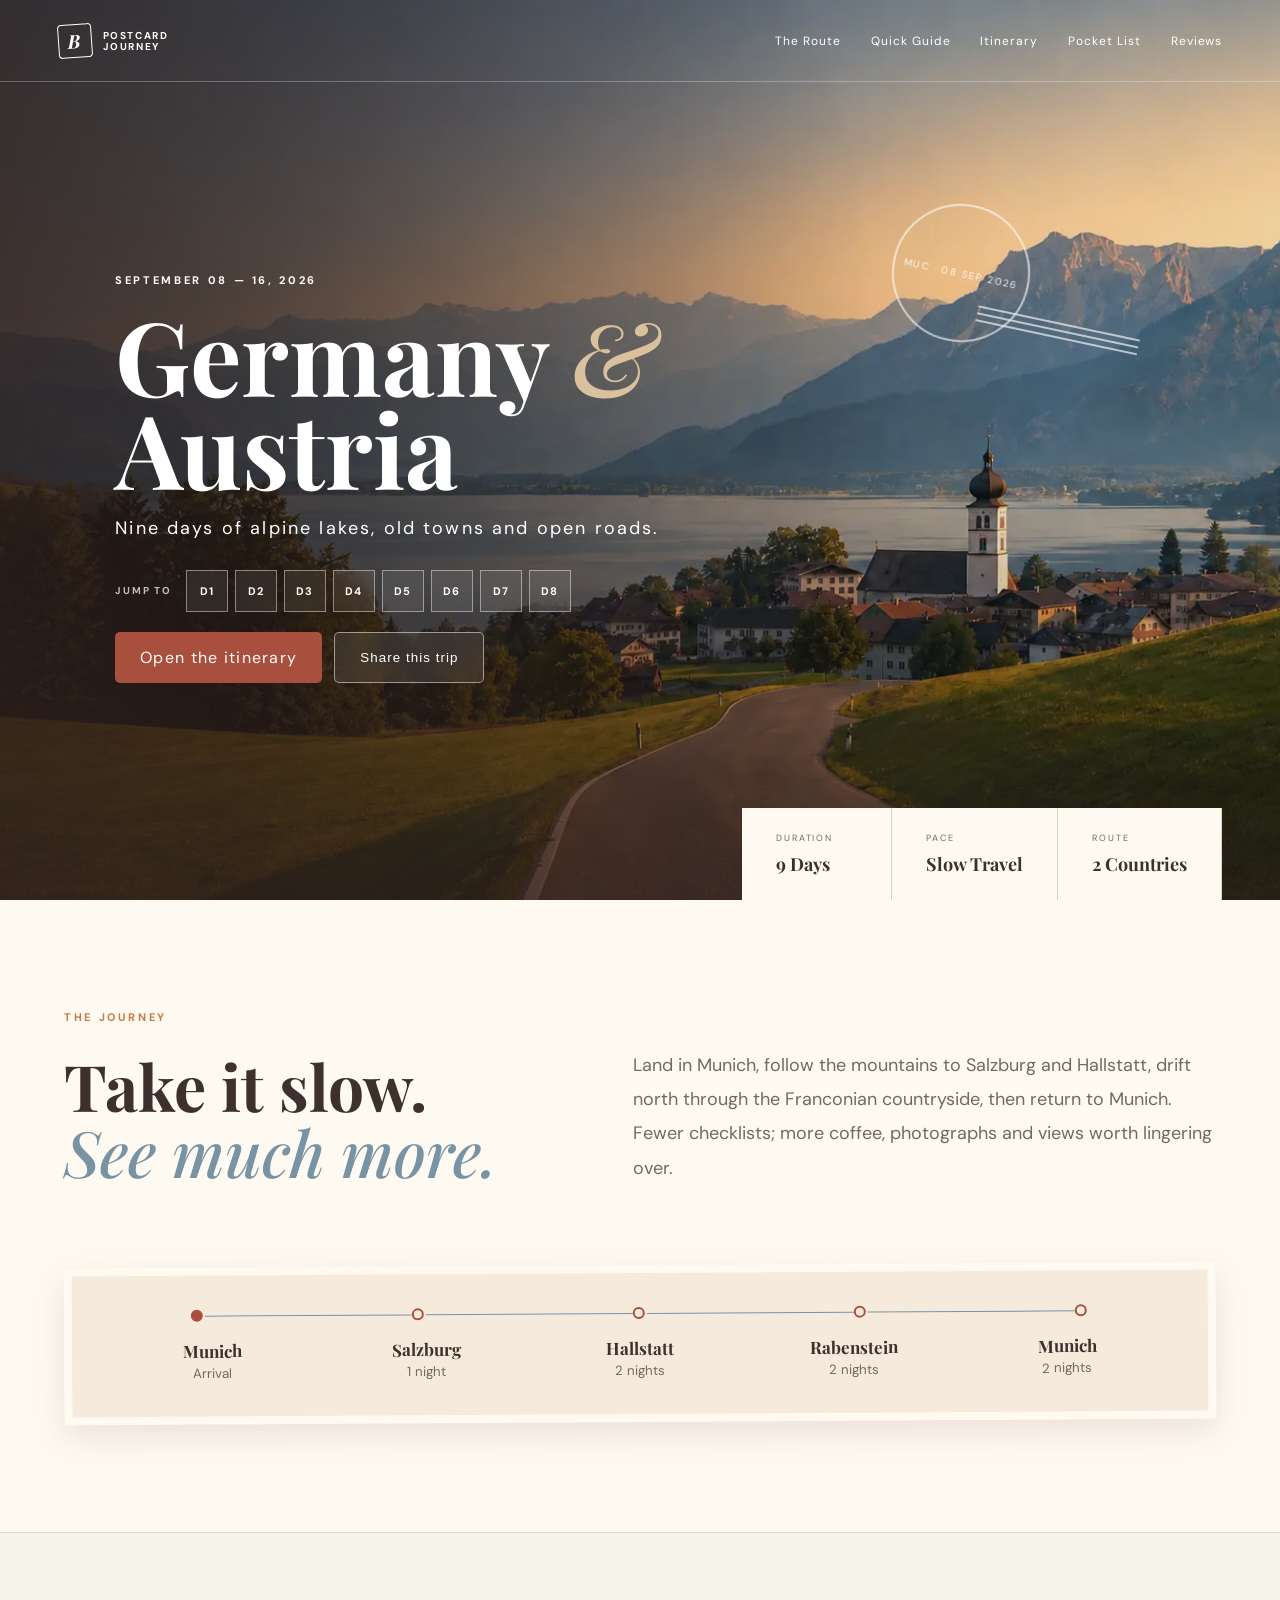
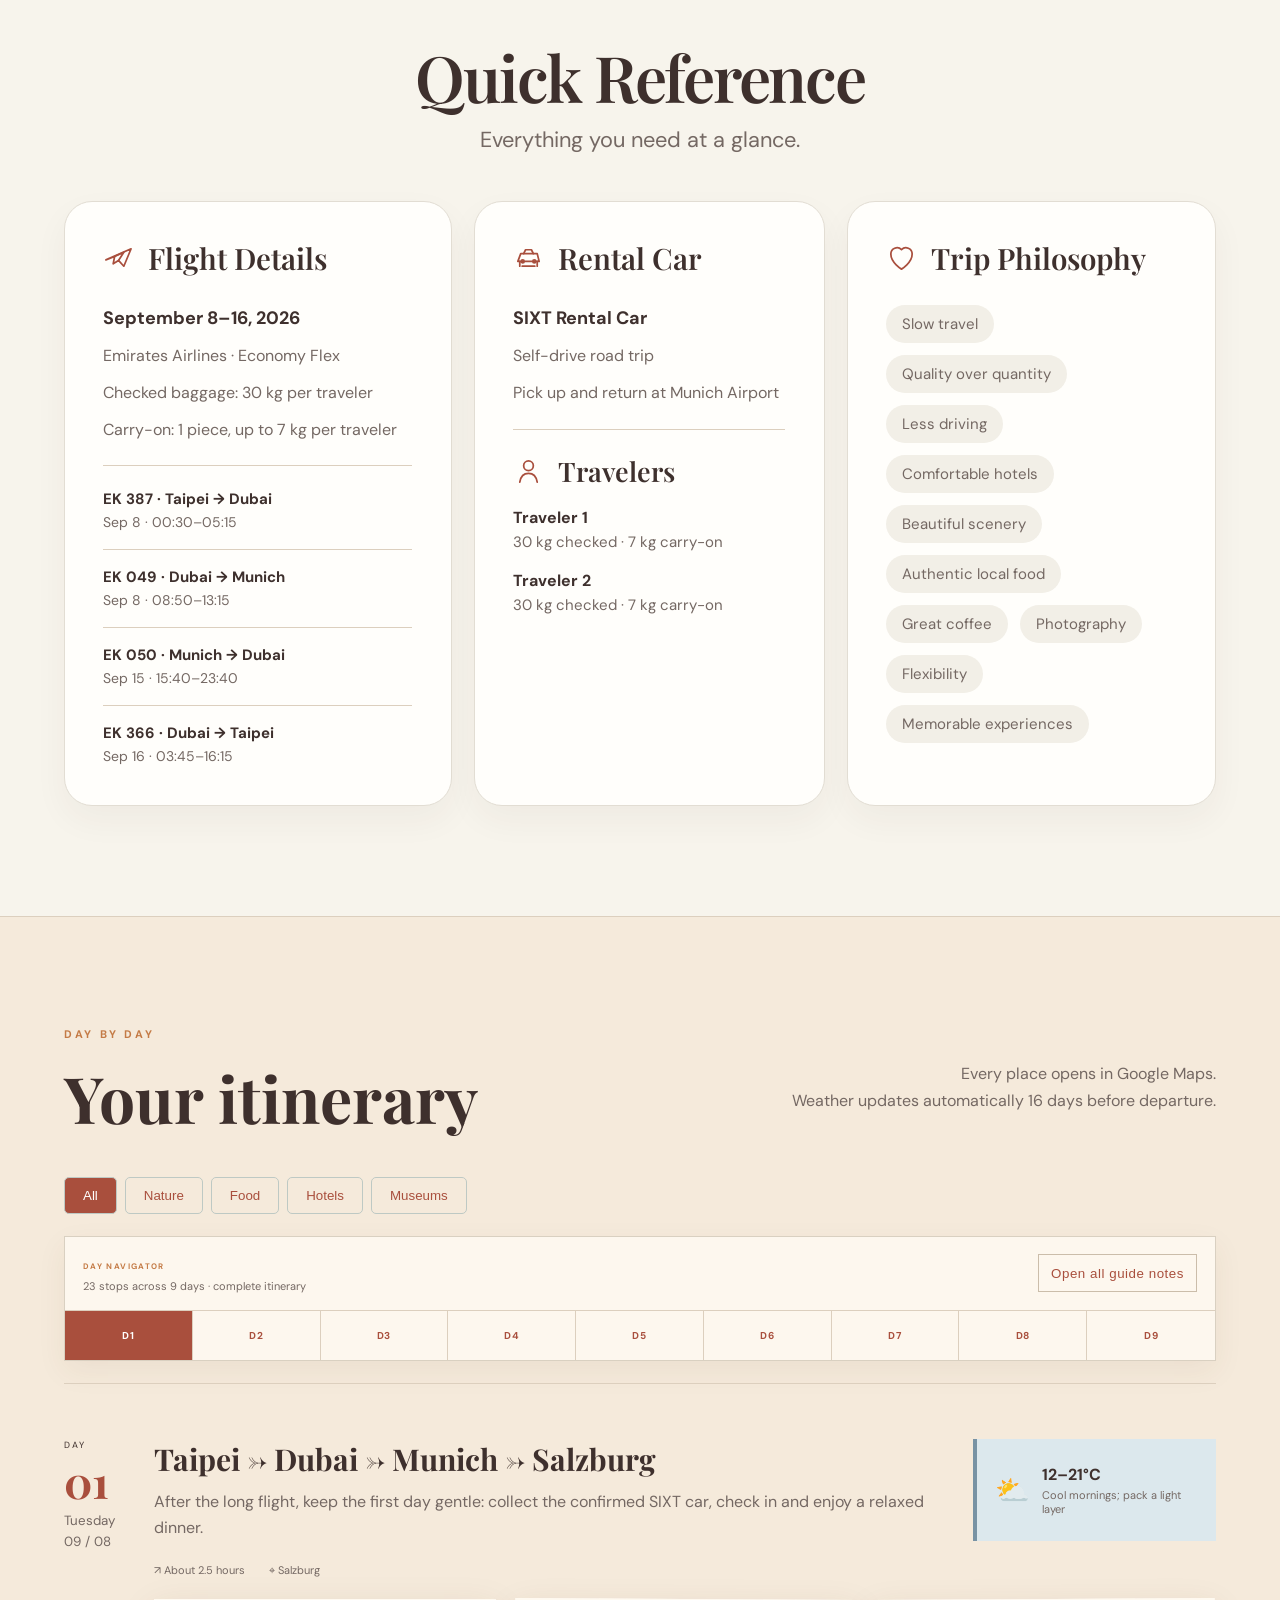
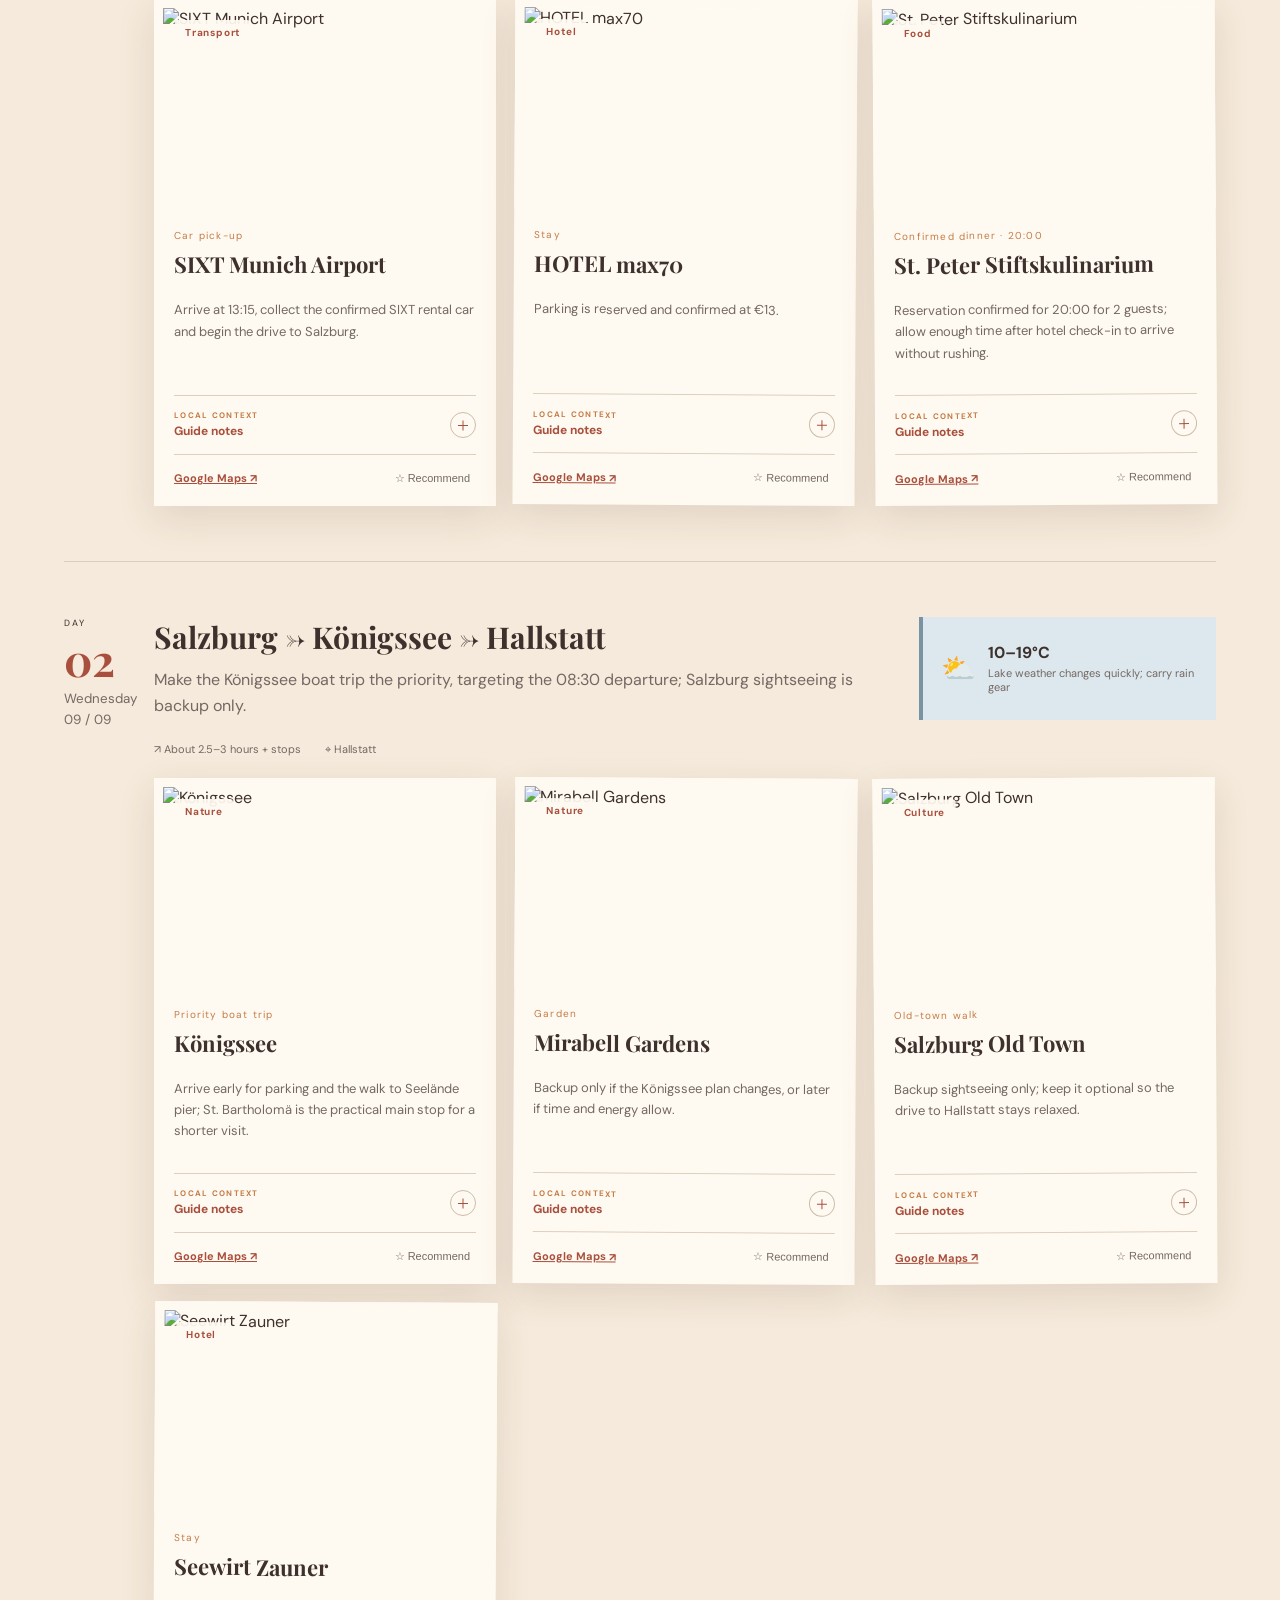
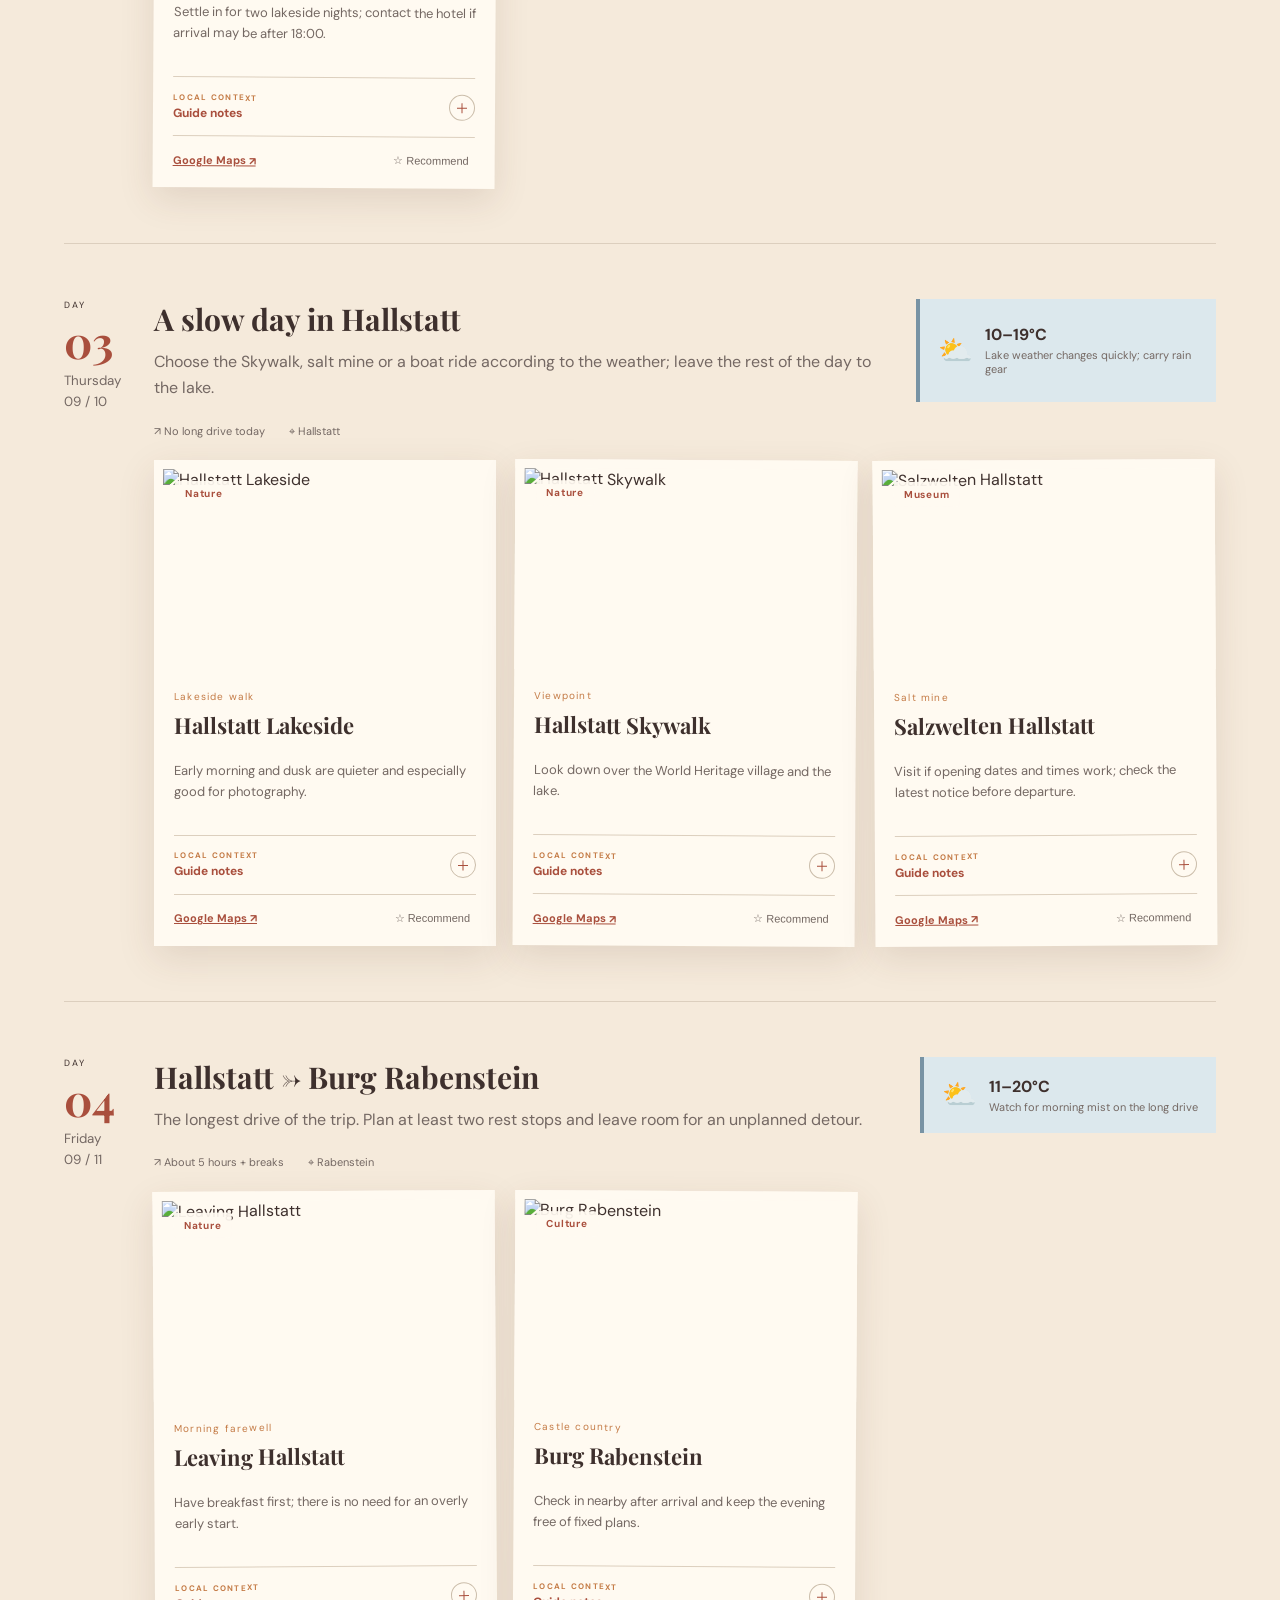
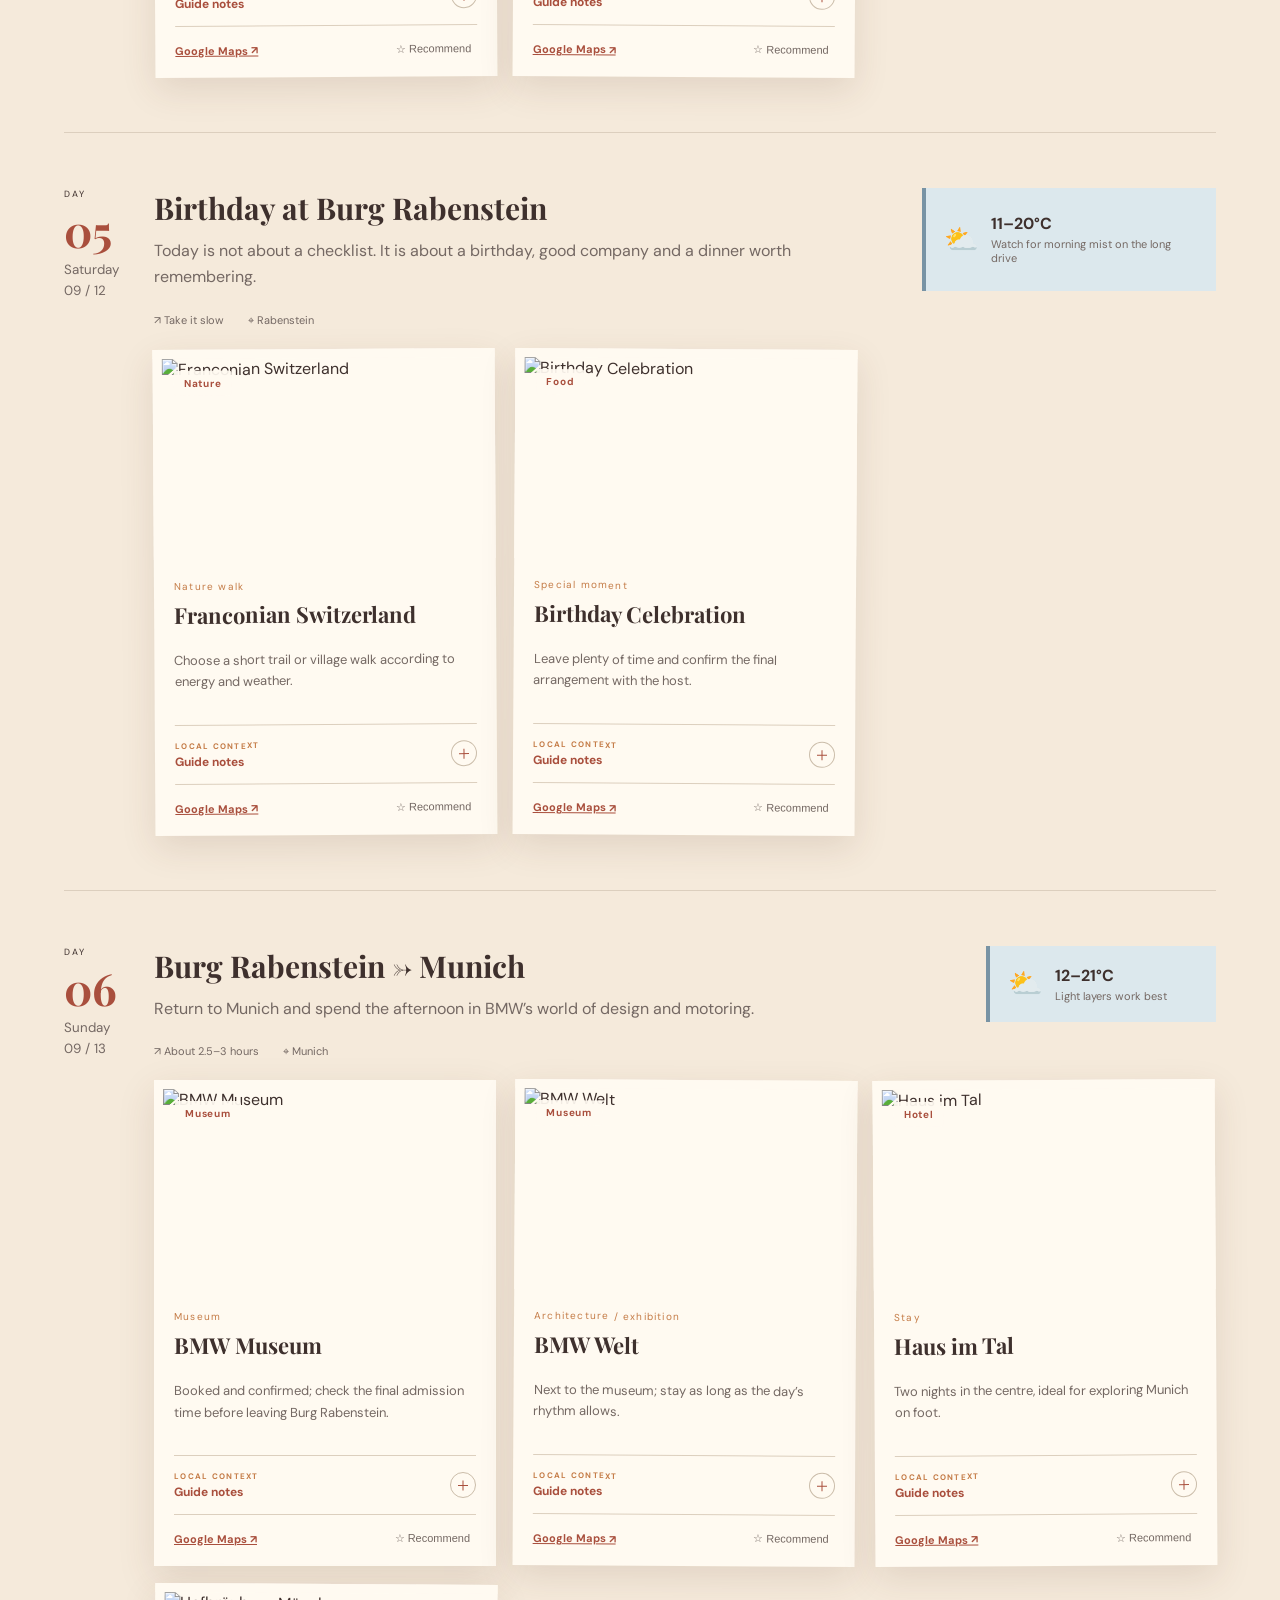
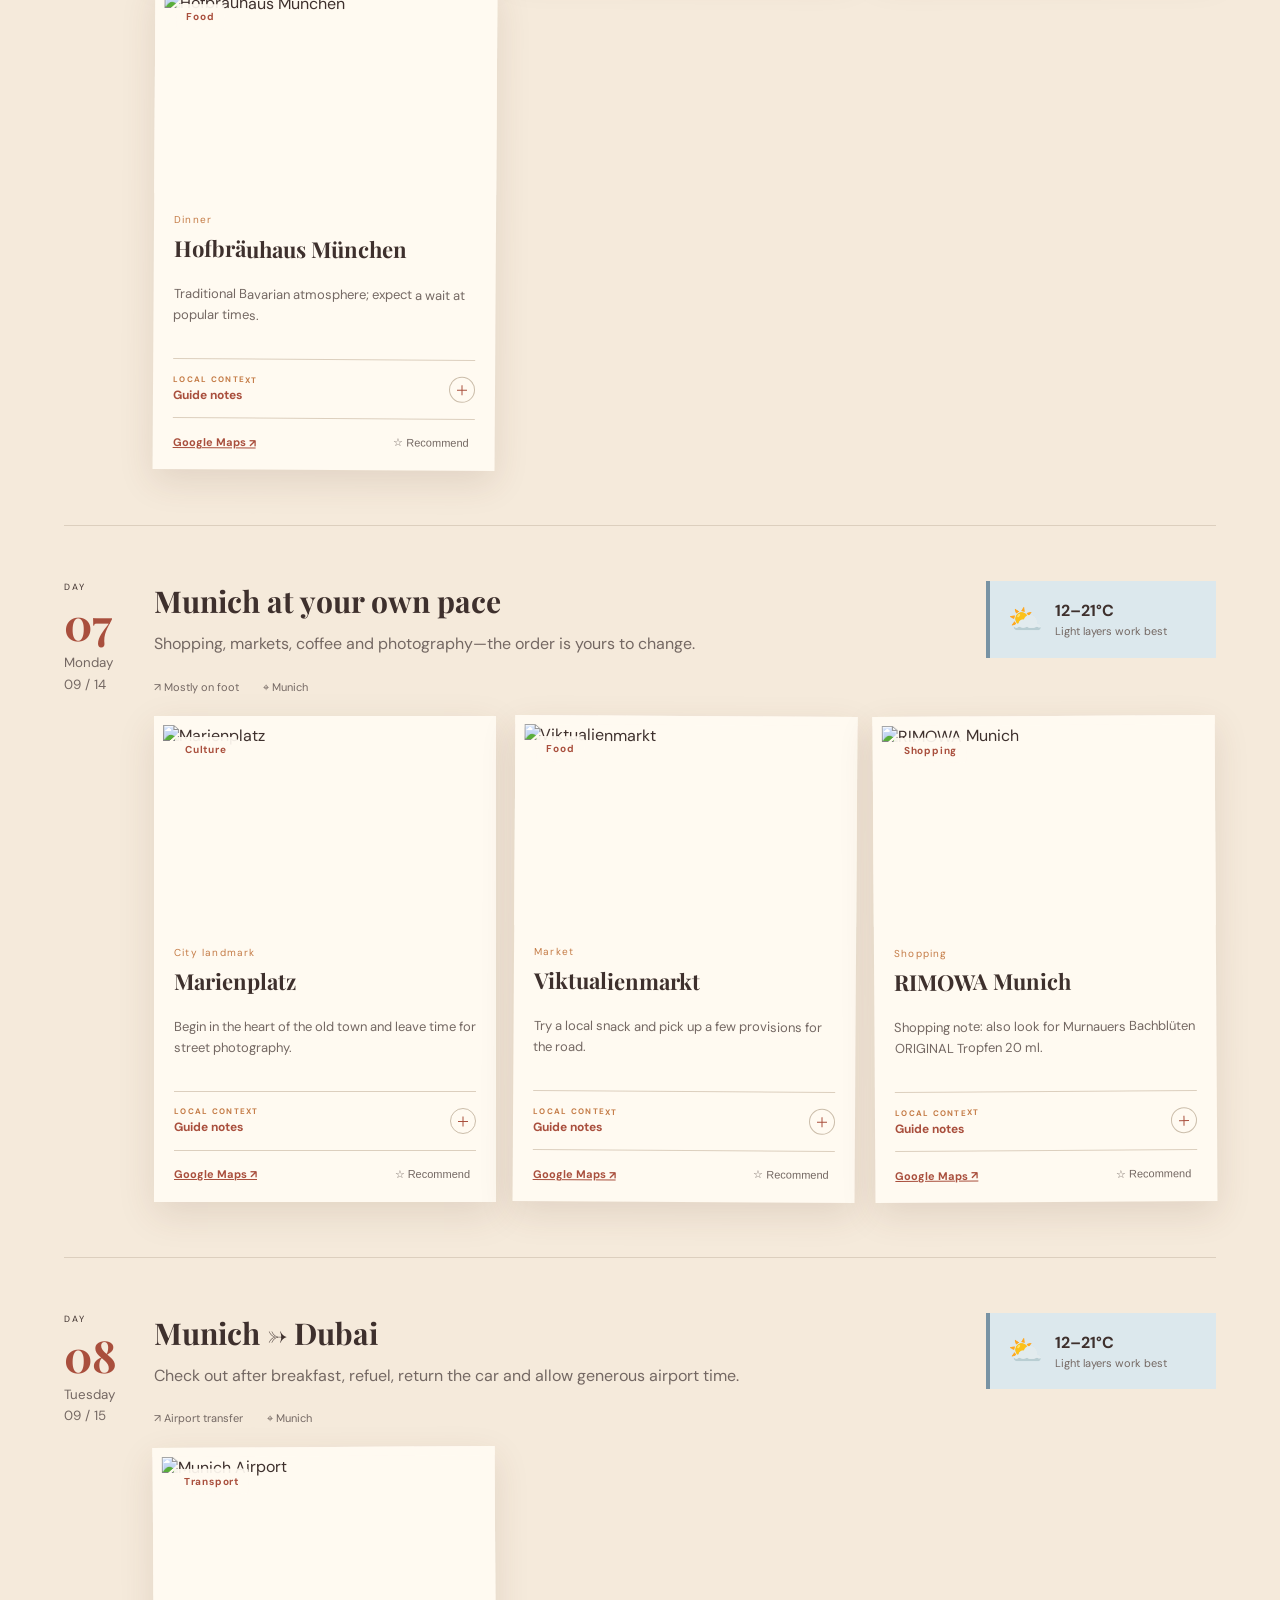
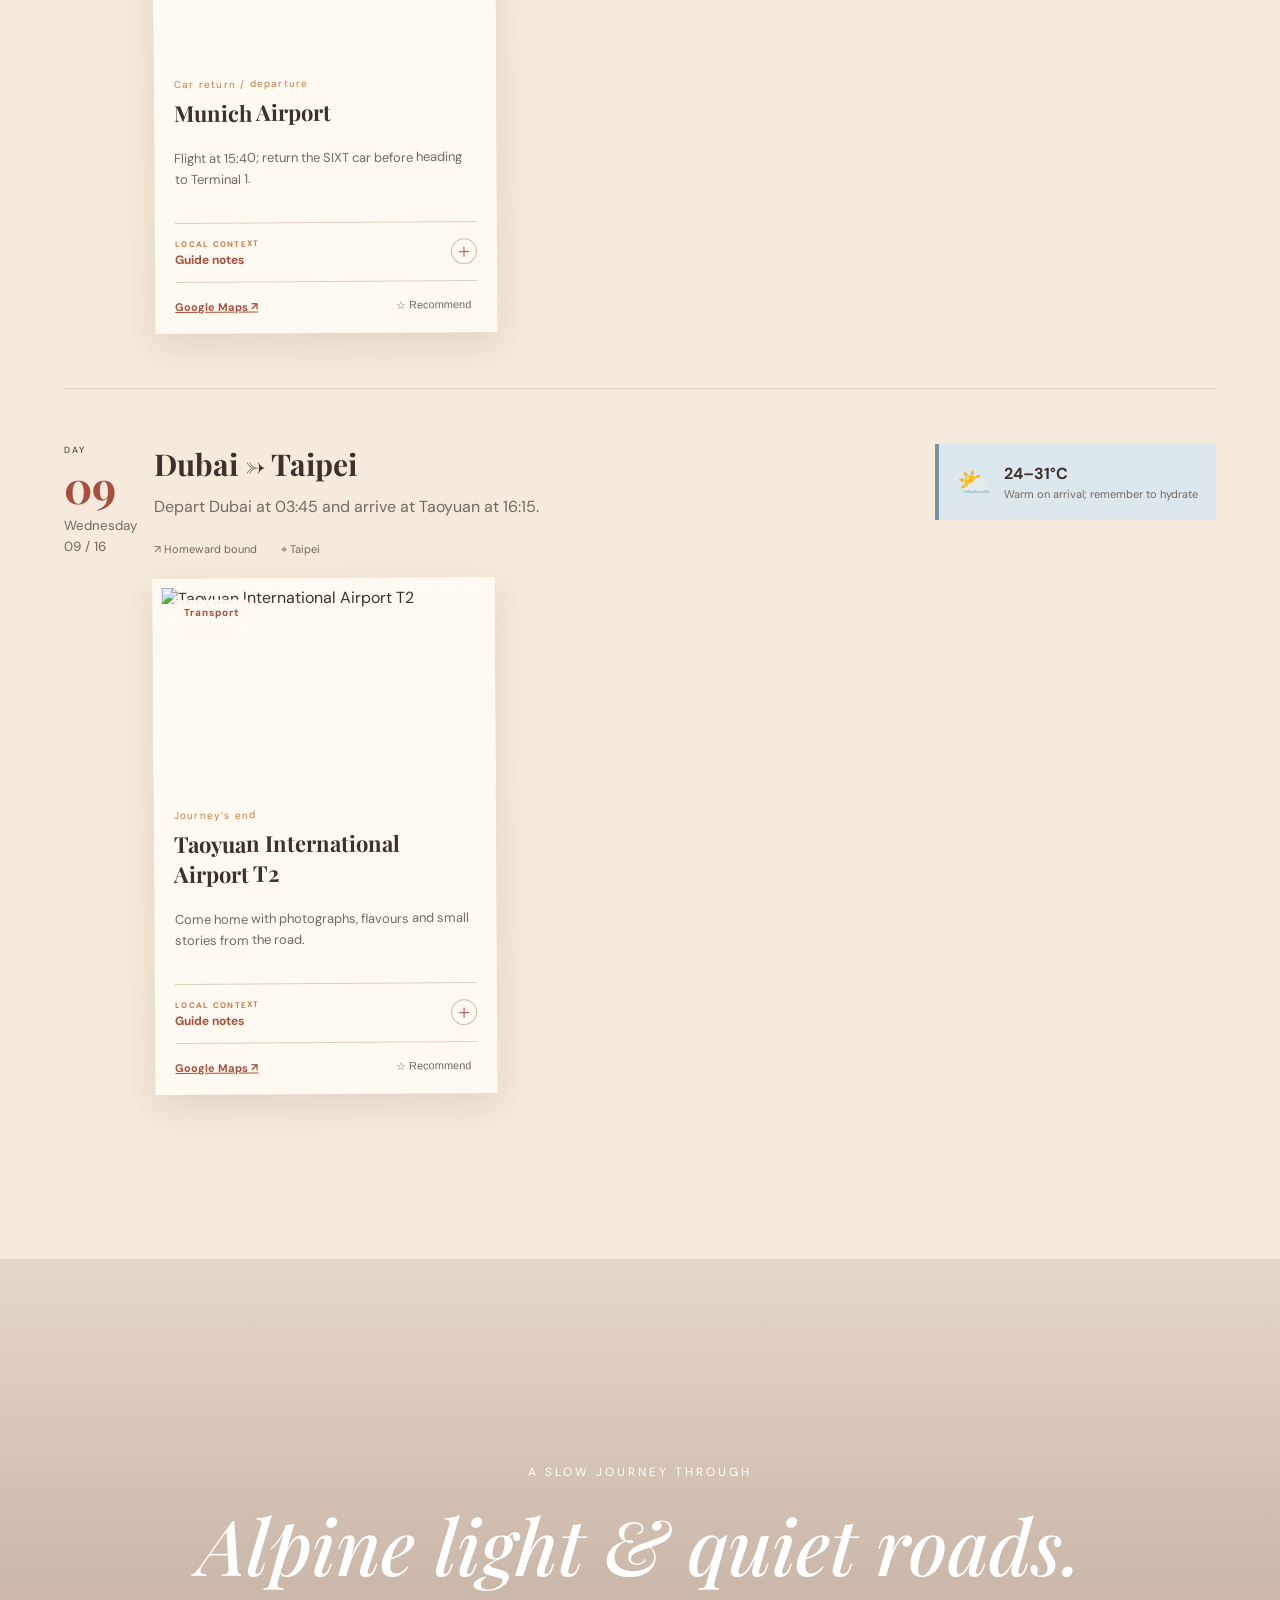
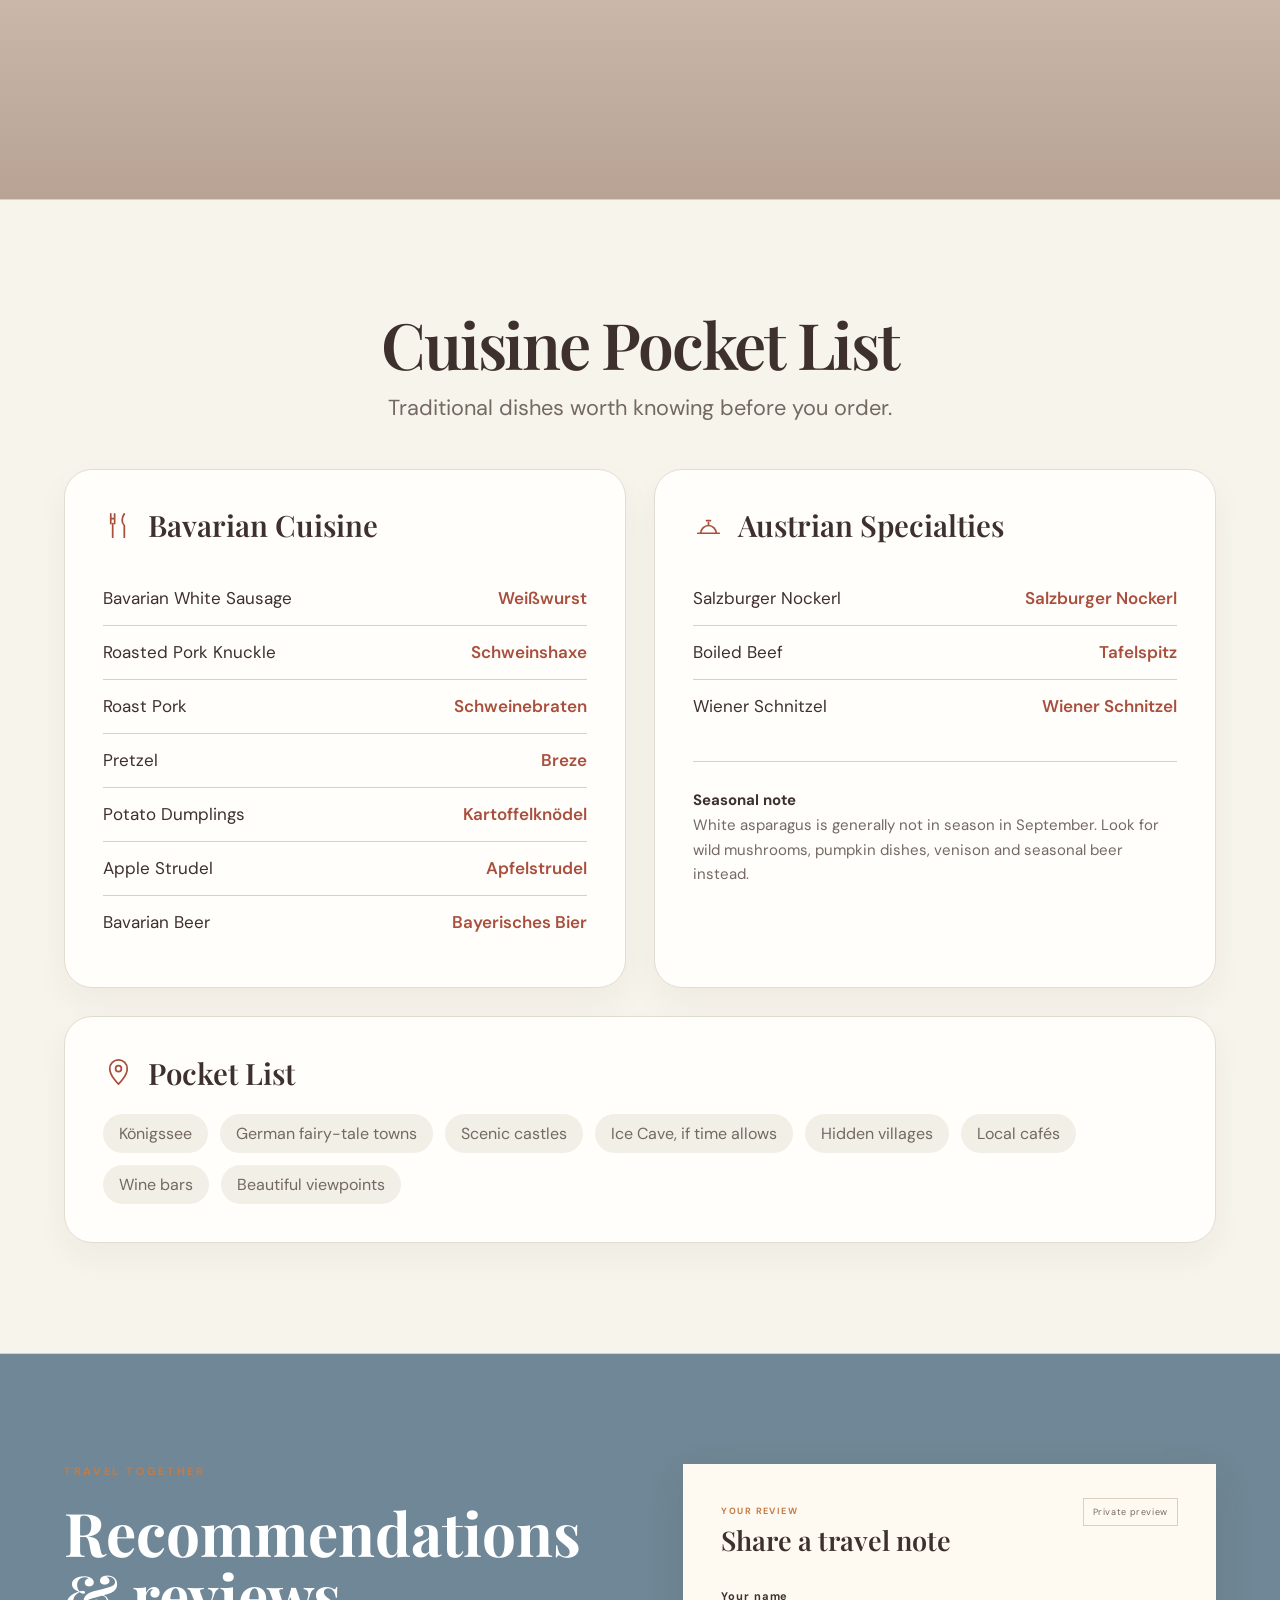
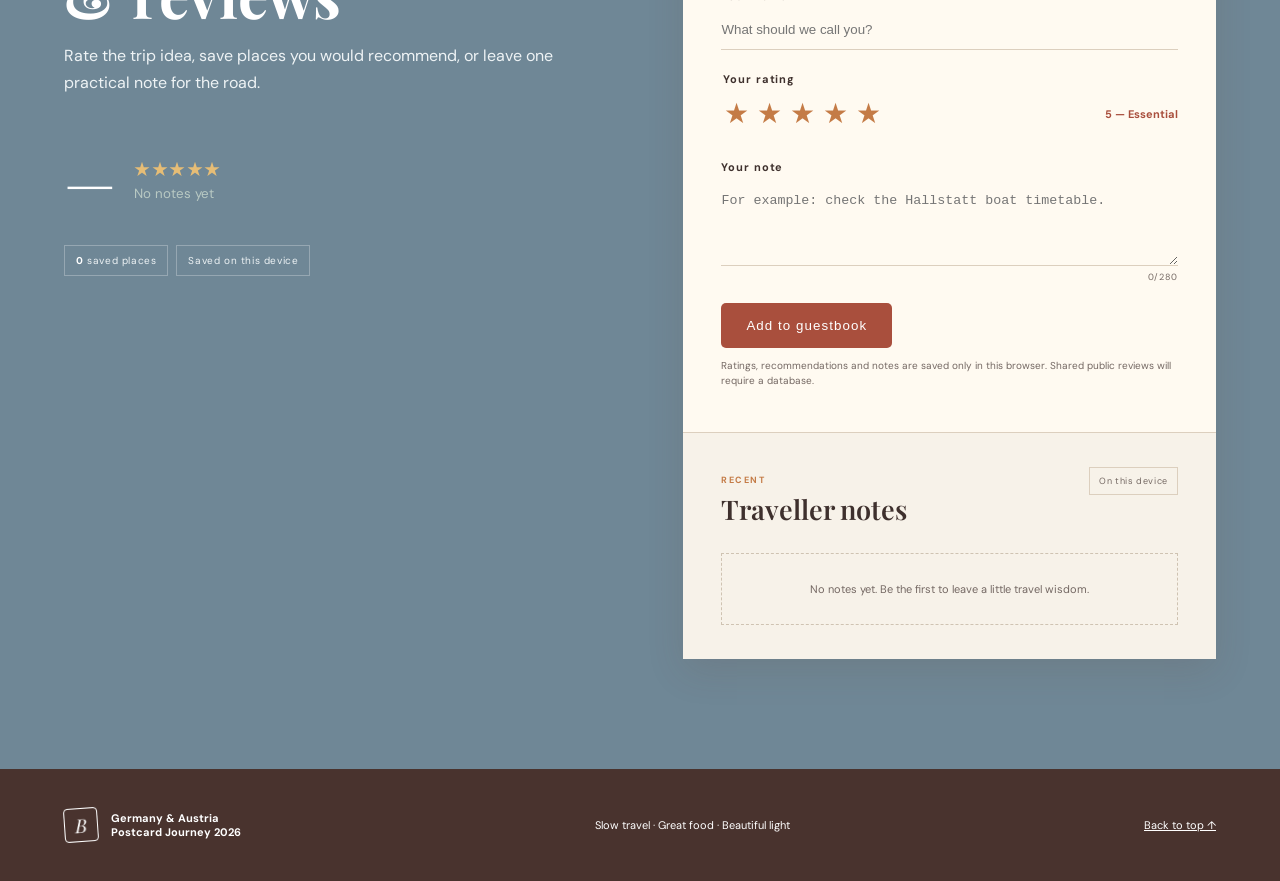
==== index.html @ 2195a4d5 "Refresh Hallstatt photo asset" ====
<!doctype html>
<html lang="en">
  <head>
    <meta charset="UTF-8" />
    <meta name="viewport" content="width=device-width, initial-scale=1.0" />
    <meta name="description" content="A nine-day postcard journey through Germany and Austria in September 2026." />
    <meta name="theme-color" content="#a94f3d" />
    <title>Postcard Journey · Germany & Austria 2026</title>
    <link rel="preconnect" href="https://fonts.googleapis.com">
    <link rel="preconnect" href="https://fonts.gstatic.com" crossorigin>
    <link href="https://fonts.googleapis.com/css2?family=DM+Sans:wght@400;500;600;700&family=Noto+Sans+TC:wght@400;500;600;700&family=Playfair+Display:ital,wght@0,600;1,500&display=swap" rel="stylesheet">
    <link rel="preload" as="image" href="/assets/hero-germany-austria-2026.webp" type="image/webp" fetchpriority="high">
    <script type="module" crossorigin src="/assets/index-CGSoxpVX.js?v=hallstatt-photo-20260809"></script>
    <link rel="stylesheet" crossorigin href="/assets/index-CBTEl5Wt.css">
    <link rel="stylesheet" href="/assets/manus-inspired.css">
  </head>
  <body>
    <header class="site-header" id="top">
      <a class="brand" href="#top" aria-label="Back to top"><span class="brand-mark">B</span><span>Postcard<br>Journey</span></a>
      <nav aria-label="Main navigation">
        <a href="#route">The Route</a><a href="#quick-reference">Quick Guide</a><a href="#itinerary">Itinerary</a><a href="#pocket">Pocket List</a><a href="#guestbook">Reviews</a>
      </nav>
      <button class="menu-btn" aria-label="Open menu" aria-expanded="false">☰</button>
    </header>

    <main>
      <section class="hero">
        <div class="hero-shade"></div>
        <div class="hero-content reveal">
          <p class="eyebrow">SEPTEMBER 08 — 16, 2026</p>
          <div class="postmark">MUC · 08 SEP 2026</div>
          <h1>Germany <i>&</i> Austria</h1>
          <p class="hero-sub">Nine days of alpine lakes, old towns and open roads.</p>
          <nav class="day-jump" aria-label="Jump to a trip day">
            <span>Jump to</span>
            <div>
              <a href="#day-1" aria-label="Jump to day 1">D1</a>
              <a href="#day-2" aria-label="Jump to day 2">D2</a>
              <a href="#day-3" aria-label="Jump to day 3">D3</a>
              <a href="#day-4" aria-label="Jump to day 4">D4</a>
              <a href="#day-5" aria-label="Jump to day 5">D5</a>
              <a href="#day-6" aria-label="Jump to day 6">D6</a>
              <a href="#day-7" aria-label="Jump to day 7">D7</a>
              <a href="#day-8" aria-label="Jump to day 8">D8</a>
            </div>
          </nav>
          <div class="hero-actions"><a class="button primary" href="#itinerary">Open the itinerary</a><button class="button glass" id="share-trip">Share this trip</button></div>
        </div>
        <div class="hero-facts" aria-label="Trip summary">
          <div><small>DURATION</small><strong>9 Days</strong></div>
          <div><small>PACE</small><strong>Slow Travel</strong></div>
          <div><small>ROUTE</small><strong>2 Countries</strong></div>
        </div>
      </section>

      <section class="intro section" id="route">
        <div class="section-kicker">THE JOURNEY</div>
        <div class="intro-grid">
          <div><h2>Take it slow.<br><em>See much more.</em></h2></div>
          <div><p class="lead">Land in Munich, follow the mountains to Salzburg and Hallstatt, drift north through the Franconian countryside, then return to Munich. Fewer checklists; more coffee, photographs and views worth lingering over.</p></div>
        </div>
        <div class="route-card">
          <div class="route-line"><span class="route-dot active"></span><span></span><span class="route-dot"></span><span></span><span class="route-dot"></span><span></span><span class="route-dot"></span><span></span><span class="route-dot"></span></div>
          <div class="route-labels"><div><b>Munich</b><small>Arrival</small></div><div><b>Salzburg</b><small>1 night</small></div><div><b>Hallstatt</b><small>2 nights</small></div><div><b>Rabenstein</b><small>2 nights</small></div><div><b>Munich</b><small>2 nights</small></div></div>
        </div>
      </section>

            <section class="section quick-reference reference-shell" id="quick-reference">
        <div class="master-section-head">
          <h2>Quick Reference</h2>
          <p>Everything you need at a glance.</p>
        </div>
        <div class="reference-grid">
          <article class="reference-card">
            <h3>
              <svg class="reference-icon" viewBox="0 0 32 32" aria-hidden="true"><path d="M3 18.5 29 7l-7.5 18-5.5-6-5.5 3.5 1.5-7.5L3 18.5Z"/><path d="m12 15 9.5-4.5-5.5 8.5"/></svg>
              Flight Details
            </h3>
            <div class="reference-lead roomy">
              <strong>September 8–16, 2026</strong>
              <span>Emirates Airlines · Economy Flex</span>
              <span>Checked baggage: 30 kg per traveler</span>
              <span>Carry-on: 1 piece, up to 7 kg per traveler</span>
            </div>
            <div class="reference-rule"></div>
            <div class="flight-leg"><strong>EK 387 · Taipei → Dubai</strong><span>Sep 8 · 00:30–05:15</span></div>
            <div class="flight-leg"><strong>EK 049 · Dubai → Munich</strong><span>Sep 8 · 08:50–13:15</span></div>
            <div class="flight-leg"><strong>EK 050 · Munich → Dubai</strong><span>Sep 15 · 15:40–23:40</span></div>
            <div class="flight-leg"><strong>EK 366 · Dubai → Taipei</strong><span>Sep 16 · 03:45–16:15</span></div>
          </article>
          <article class="reference-card">
            <h3>
              <svg class="reference-icon" viewBox="0 0 32 32" aria-hidden="true"><path d="M5 20h22l-2-8H8l-3 8Z"/><path d="M7 20v5m18-5v5M9.5 25h13M11 12l2-4h6l2 4"/><circle cx="10" cy="20" r="1.5"/><circle cx="22" cy="20" r="1.5"/></svg>
              Rental Car
            </h3>
            <div class="reference-lead roomy"><strong>SIXT Rental Car</strong><span>Self-drive road trip</span><span>Pick up and return at Munich Airport</span></div>
            <div class="reference-rule"></div>
            <h3 class="reference-subheading">
              <svg class="reference-icon" viewBox="0 0 32 32" aria-hidden="true"><circle cx="16" cy="10" r="5"/><path d="M7 27c1-6 4-9 9-9s8 3 9 9"/></svg>
              Travelers
            </h3>
            <div class="passenger-list">
              <p><strong>Traveler 1</strong><span>30 kg checked · 7 kg carry-on</span></p>
              <p><strong>Traveler 2</strong><span>30 kg checked · 7 kg carry-on</span></p>
            </div>
          </article>
          <article class="reference-card philosophy-reference-card">
            <h3>
              <svg class="reference-icon" viewBox="0 0 32 32" aria-hidden="true"><path d="M16 28S5 21.5 5 12.5A6.5 6.5 0 0 1 16 7.8a6.5 6.5 0 0 1 11 4.7C27 21.5 16 28 16 28Z"/></svg>
              Trip Philosophy
            </h3>
            <div class="master-tags">
              <span>Slow travel</span><span>Quality over quantity</span><span>Less driving</span><span>Comfortable hotels</span><span>Beautiful scenery</span><span>Authentic local food</span><span>Great coffee</span><span>Photography</span><span>Flexibility</span><span>Memorable experiences</span>
            </div>
          </article>
        </div>
      </section>

      <section class="section itinerary-section" id="itinerary">
        <div class="section-head"><div><div class="section-kicker">DAY BY DAY</div><h2>Your itinerary</h2></div><p>Every place opens in Google Maps.<br>Weather updates automatically 16 days before departure.</p></div>
        <div class="filter-row" role="group" aria-label="Filter itinerary">
          <button class="filter active" data-filter="all">All</button><button class="filter" data-filter="nature">Nature</button><button class="filter" data-filter="food">Food</button><button class="filter" data-filter="hotel">Hotels</button><button class="filter" data-filter="museum">Museums</button>
        </div>
        <div class="itinerary-navigator">
          <div class="itinerary-navigator-head">
            <div><small>DAY NAVIGATOR</small><p id="itinerary-status" aria-live="polite">Showing the complete itinerary</p></div>
            <button class="guide-control" id="toggle-all-guides" type="button" aria-expanded="false">Open all guide notes</button>
          </div>
          <nav class="itinerary-day-links" aria-label="Jump between itinerary days">
            <a href="#day-1">D1</a><a href="#day-2">D2</a><a href="#day-3">D3</a><a href="#day-4">D4</a><a href="#day-5">D5</a><a href="#day-6">D6</a><a href="#day-7">D7</a><a href="#day-8">D8</a><a href="#day-9">D9</a>
          </nav>
        </div>
        <div id="days"></div>
      </section>

      <section class="visual-break"><div><span>A slow journey through</span><strong>Alpine light & quiet roads.</strong></div></section>

            <section class="section pocket cuisine-shell" id="pocket">
        <div class="master-section-head">
          <h2>Cuisine Pocket List</h2>
          <p>Traditional dishes worth knowing before you order.</p>
        </div>
        <div class="cuisine-grid">
          <article class="cuisine-card">
            <h3>
              <svg class="reference-icon" viewBox="0 0 32 32" aria-hidden="true"><path d="M8 4v10m4-10v10M8 9h4m-2 5v14M22 4c-3 4-3 9 0 12v12"/></svg>
              Bavarian Cuisine
            </h3>
            <dl class="cuisine-list">
              <div><dt>Bavarian White Sausage</dt><dd>Weißwurst</dd></div>
              <div><dt>Roasted Pork Knuckle</dt><dd>Schweinshaxe</dd></div>
              <div><dt>Roast Pork</dt><dd>Schweinebraten</dd></div>
              <div><dt>Pretzel</dt><dd>Breze</dd></div>
              <div><dt>Potato Dumplings</dt><dd>Kartoffelknödel</dd></div>
              <div><dt>Apple Strudel</dt><dd>Apfelstrudel</dd></div>
              <div><dt>Bavarian Beer</dt><dd>Bayerisches Bier</dd></div>
            </dl>
          </article>
          <article class="cuisine-card">
            <h3>
              <svg class="reference-icon" viewBox="0 0 32 32" aria-hidden="true"><path d="M5 24h22M8 24a8 8 0 0 1 16 0M16 16v-3m-2-2h4"/></svg>
              Austrian Specialties
            </h3>
            <dl class="cuisine-list">
              <div><dt>Salzburger Nockerl</dt><dd>Salzburger Nockerl</dd></div>
              <div><dt>Boiled Beef</dt><dd>Tafelspitz</dd></div>
              <div><dt>Wiener Schnitzel</dt><dd>Wiener Schnitzel</dd></div>
            </dl>
            <p class="seasonal-note"><strong>Seasonal note</strong><br>White asparagus is generally not in season in September. Look for wild mushrooms, pumpkin dishes, venison and seasonal beer instead.</p>
          </article>
        </div>
        <article class="pocket-panel">
          <h3>
            <svg class="reference-icon" viewBox="0 0 32 32" aria-hidden="true"><path d="M16 28s9-8.5 9-16a9 9 0 1 0-18 0c0 7.5 9 16 9 16Z"/><circle cx="16" cy="12" r="3"/></svg>
            Pocket List
          </h3>
          <div class="master-tags pocket-tags">
            <span>Königssee</span><span>German fairy-tale towns</span><span>Scenic castles</span><span>Ice Cave, if time allows</span><span>Hidden villages</span><span>Local cafés</span><span>Wine bars</span><span>Beautiful viewpoints</span>
          </div>
        </article>
      </section>

      <section class="section guestbook" id="guestbook">
        <div class="guestbook-copy">
          <div class="section-kicker">TRAVEL TOGETHER</div>
          <h2>Recommendations<br>&amp; reviews</h2>
          <p>Rate the trip idea, save places you would recommend, or leave one practical note for the road.</p>
          <div class="rating-summary" aria-label="Review summary"><strong id="rating-average">—</strong><span><span class="stars gold" aria-hidden="true">★★★★★</span><small id="rating-count">No notes yet</small></span></div>
          <div class="review-status" aria-label="Preview storage status">
            <span><b id="saved-count">0</b> saved places</span>
            <span>Saved on this device</span>
          </div>
        </div>
        <div class="guestbook-panel">
          <form id="comment-form">
            <div class="review-panel-head"><div><small>YOUR REVIEW</small><h3>Share a travel note</h3></div><span>Private preview</span></div>
            <label>Your name<input name="name" maxlength="24" placeholder="What should we call you?" required></label>
            <fieldset><legend>Your rating</legend><div class="rating-control"><div class="star-input" aria-label="Choose a rating"></div><output id="rating-choice" aria-live="polite">5 — Essential</output></div></fieldset>
            <label>Your note<textarea name="message" maxlength="280" rows="4" placeholder="For example: check the Hallstatt boat timetable." required></textarea><small class="character-count"><span id="note-count">0</span>/280</small></label>
            <button class="button primary" type="submit">Add to guestbook</button>
            <p class="form-note">Ratings, recommendations and notes are saved only in this browser. Shared public reviews will require a database.</p>
          </form>
          <div class="notes-panel"><div class="notes-head"><div><small>RECENT</small><h3>Traveller notes</h3></div><span>On this device</span></div><div class="comments" id="comments" aria-live="polite"></div></div>
        </div>
      </section>
    </main>

    <footer><div><span class="brand-mark">B</span><strong>Germany & Austria<br>Postcard Journey 2026</strong></div><p>Slow travel · Great food · Beautiful light</p><a href="#top">Back to top ↑</a></footer>
    <div class="toast" role="status" aria-live="polite"></div>
    <script>
      document.addEventListener('DOMContentLoaded', () => {
        const dates = [
          '2026-09-08', '2026-09-09', '2026-09-10', '2026-09-11',
          '2026-09-12', '2026-09-13', '2026-09-14', '2026-09-15', '2026-09-16'
        ];
        const recommendationKey = 'alpine-trip-recommendations-v1';
        const guideNotes = {
          'SIXT Munich Airport': {
            story: 'Munich Airport is the practical starting point for the road trip. The rental-car desks sit within the airport complex, so this stop is about making a calm transition from the flight to the drive south.',
            look: 'Before leaving, photograph the car, confirm the fuel policy and set Salzburg as the first navigation destination.'
          },
          'HOTEL max70': {
            story: 'This is a quiet first-night base outside the busiest lanes of Salzburg Old Town—a useful place to reset after the long flight before exploring on foot the next morning.',
            look: 'Parking is reserved and confirmed at €13. At check-in, ask for the simplest public-transport or walking route into the historic centre.'
          },
          'Augustiner Bräu Kloster Mülln': {
            story: 'This monastery brewery is known for its large, convivial beer halls and chestnut-shaded garden. The experience is as much about the shared tables and local rhythm as the beer itself.',
            look: 'Notice the traditional stone mugs and the food stalls; choose a few small dishes to share rather than planning a formal dinner.'
          },
          'St. Peter Stiftskulinarium': {
            story: 'Dinner is confirmed for 20:00 for 2 guests at St. Peter Stiftskulinarium in Salzburg’s historic centre, keeping the first evening focused and relaxed after the long arrival day.',
            look: 'The reservation is confirmed. Allow enough time after hotel check-in to arrive without rushing, and send the restaurant a brief note if plans change.'
          },
          'Königssee': {
            story: 'The Königssee boat trip is the priority for September 9. Arrive before the target 08:30 departure and allow buffer time for parking and walking to the Seelände pier.',
            look: 'Buy tickets online in advance if available. St. Bartholomä is the practical main stop for a shorter visit; keep Salzburg sightseeing as a backup only.'
          },
          'Mirabell Gardens': {
            story: 'Mirabell is Salzburg at its most theatrical: formal flower beds, statues and long sightlines arranged to frame Hohensalzburg Fortress above the old town.',
            look: 'Walk toward the Pegasus Fountain, then turn back for the classic garden-and-fortress composition in the soft morning light.'
          },
          'Salzburg Old Town': {
            story: 'The old town grew between the Salzach River and the steep Mönchsberg. Baroque façades, narrow lanes and wrought-iron shop signs reveal the city’s long life as an ecclesiastical and trading centre.',
            look: 'Look above eye level along Getreidegasse, pause in the small passageways and listen for church bells before choosing a café.'
          },
          'Seewirt Zauner': {
            story: 'A central lakeside base makes it easier to experience Hallstatt before day visitors arrive and again after the village quiets in the evening.',
            look: 'Ask about arrival access, luggage handling and parking before reaching the village, where vehicle movement is limited.'
          },
          'Hallstatt Lakeside': {
            story: 'Hallstatt’s dramatic setting comes from the narrow strip of settlement between the lake and the Dachstein mountains. Its identity has been shaped by water, steep terrain and centuries of salt culture.',
            look: 'Compare the reflections and changing mountain layers from the waterfront at dawn and dusk, when the streets are usually calmer.'
          },
          'Hallstatt Skywalk': {
            story: 'The elevated viewpoint makes the village’s geography immediately clear: houses cling to the shore while the lake fills the valley below.',
            look: 'Use the panorama to trace the waterfront, ferry route and mountain walls; clouds moving through the valley can change the scene within minutes.'
          },
          'Salzwelten Hallstatt': {
            story: 'Salt is the reason Hallstatt became important long before it became famous for its view. A visit connects the postcard village to the working landscape and ancient mining heritage above it.',
            look: 'Check the current opening notice and tour requirements first, then allow time for the mountain journey as well as the underground visit.'
          },
          'Leaving Hallstatt': {
            story: 'The farewell is part of the experience. Early light often reveals details hidden by the busier middle of the day, from boathouses and reflections to mist over the water.',
            look: 'Take one last waterfront walk, buy provisions for the long drive and leave enough time for two relaxed rest stops.'
          },
          'Burg Rabenstein': {
            story: 'Burg Rabenstein rises above the wooded Ailsbach Valley in Franconian Switzerland. Its hilltop position reflects the defensive logic of medieval castles and creates a strong sense of arrival.',
            look: 'Notice how the walls, rock and forest work together; ask locally which castle areas or nearby paths are accessible during the stay.'
          },
          'Franconian Switzerland': {
            story: 'This region is known for limestone valleys, wooded hills, caves and compact villages. The landscape rewards a slow walk more than a long checklist of stops.',
            look: 'Choose a short marked trail and watch for rock formations, half-timbered houses and small breweries along the valley roads.'
          },
          'Birthday Celebration': {
            story: 'This is the emotional centre of the journey: a day designed around place, company and memory rather than sightseeing targets.',
            look: 'Keep the schedule loose, confirm the dinner arrangement and leave a little time for portraits around the castle before the light fades.'
          },
          'BMW Museum': {
            story: 'The museum tells BMW’s design and engineering story through cars, motorcycles and changing ideas about mobility. The sculptural building is part of the experience, not just a container for it.',
            look: 'Follow the chronological thread, then spend extra time with the models or design eras that connect most strongly to your own memories.'
          },
          'BMW Welt': {
            story: 'BMW Welt combines exhibition space, architecture and the theatre of vehicle delivery. Its open interior feels more like a public design hall than a conventional showroom.',
            look: 'Look up at the sweeping roof and bridges, then compare how each brand uses materials, sound and lighting to create a distinct identity.'
          },
          'Haus im Tal': {
            story: 'This central base places the old town, Isartor and the markets within an easy walk, making the final Munich days flexible and largely car-free.',
            look: 'Confirm parking or unloading before arrival, then mark the quickest walking route to Marienplatz and the airport-return plan for D8.'
          },
          'Hofbräuhaus München': {
            story: 'Munich’s famous beer hall is a piece of living social culture: long communal tables, music and a lively mix of visitors and regulars.',
            look: 'Pause to take in the painted ceilings and atmosphere before finding a seat; expect noise, shared tables and a less hurried style of service.'
          },
          'Marienplatz': {
            story: 'Marienplatz has been Munich’s civic heart for centuries. The ornate New Town Hall dominates the square, while streets radiate toward churches, markets and former city gates.',
            look: 'Study the façade of the Neues Rathaus, check the Glockenspiel timing and step into a side street for a less crowded view back toward the square.'
          },
          'Viktualienmarkt': {
            story: 'What began as a practical food market now offers a compact introduction to Bavarian produce, delicacies and everyday city life beside the old town.',
            look: 'Browse once before buying, notice the seasonal displays and choose one snack that is easy to eat while continuing the walk.'
          },
          'RIMOWA Munich': {
            story: 'The stop fits naturally into Munich’s refined shopping district and offers a close look at the brand’s distinctive grooved luggage and construction details.',
            look: 'Bring the exact size, colour and model preferences, compare cabin dimensions carefully and keep the separate pharmacy item on the same shopping checklist.'
          },
          'Munich Airport': {
            story: 'The final Germany stop is a sequence rather than a single place: refuel, document the car return, check in and move through security with enough time to stay unhurried.',
            look: 'Follow the rental-return signs before the terminal signs and keep the fuel receipt and return confirmation until the trip is complete.'
          },
          'Taoyuan International Airport T2': {
            story: 'The last card closes the loop from the Alps back to Taiwan. It is the moment when practical travel ends and the photographs and small stories begin to become the trip’s memory.',
            look: 'Check that documents and purchases are together before leaving arrivals, then back up the first selection of photographs after getting home.'
          }
        };
        const readRecommendations = () => {
          try { return new Set(JSON.parse(localStorage.getItem(recommendationKey) || '[]')); }
          catch { return new Set(); }
        };
        const updateSavedCount = () => {
          const count = readRecommendations().size;
          const output = document.querySelector('#saved-count');
          if (output) output.textContent = count;
        };
        const updateItineraryNavigator = () => {
          const dayBlocks = [...document.querySelectorAll('.day-block')];
          const stopCount = dayBlocks.reduce((total, day) => total + day.querySelectorAll('.stop-card').length, 0);
          const status = document.querySelector('#itinerary-status');
          const activeFilter = document.querySelector('.filter.active')?.textContent.trim() || 'All';
          if (status) {
            const filterLabel = activeFilter === 'All' ? 'complete itinerary' : activeFilter.toLowerCase();
            status.textContent = `${stopCount} ${stopCount === 1 ? 'stop' : 'stops'} across ${dayBlocks.length} ${dayBlocks.length === 1 ? 'day' : 'days'} · ${filterLabel}`;
          }

          const availableDays = new Set(dayBlocks.map((day) => day.id));
          document.querySelectorAll('.itinerary-day-links a').forEach((link) => {
            const isAvailable = availableDays.has(link.hash.slice(1));
            link.classList.toggle('unavailable', !isAvailable);
            link.setAttribute('aria-disabled', String(!isAvailable));
          });

          const guides = [...document.querySelectorAll('.guide-toggle')];
          const allOpen = guides.length > 0 && guides.every((guide) => guide.open);
          const control = document.querySelector('#toggle-all-guides');
          if (control) {
            control.disabled = guides.length === 0;
            control.setAttribute('aria-expanded', String(allOpen));
            control.textContent = allOpen ? 'Close all guide notes' : 'Open all guide notes';
          }
        };
        const enhanceRecommendations = () => {
          const saved = readRecommendations();
          document.querySelectorAll('.mini-rate').forEach((button) => {
            const isSaved = saved.has(button.dataset.place);
            button.classList.toggle('rated', isSaved);
            const label = isSaved ? '★ Recommended' : '☆ Recommend';
            if (button.textContent !== label) button.textContent = label;
            button.setAttribute('aria-pressed', String(isSaved));
          });
          updateSavedCount();
        };
        const enhanceGuideNotes = () => {
          document.querySelectorAll('.stop-card').forEach((card) => {
            if (card.querySelector('.guide-toggle')) return;
            const title = card.querySelector('h4')?.textContent.trim();
            const note = guideNotes[title];
            const actions = card.querySelector('.card-actions');
            if (!note || !actions) return;

            const details = document.createElement('details');
            details.className = 'guide-toggle';
            details.innerHTML = `
              <summary><span><small>LOCAL CONTEXT</small>Guide notes</span><span class="toggle-mark" aria-hidden="true"></span></summary>
              <div class="guide-copy">
                <p>${note.story}</p>
                <p><strong>Notice this</strong>${note.look}</p>
              </div>`;
            actions.before(details);
          });
        };
        const labelDays = () => {
          document.querySelectorAll('.day-block').forEach((day) => {
            const dayNumber = dates.indexOf(day.dataset.date) + 1;
            if (dayNumber) day.id = `day-${dayNumber}`;
          });
          enhanceGuideNotes();
          enhanceRecommendations();
          updateItineraryNavigator();
        };
        const days = document.querySelector('#days');
        labelDays();
        new MutationObserver(labelDays).observe(days, { childList: true });

        document.addEventListener('click', (event) => {
          const guideControl = event.target.closest('#toggle-all-guides');
          if (guideControl) {
            const guides = [...document.querySelectorAll('.guide-toggle')];
            const shouldOpen = !guides.every((guide) => guide.open);
            guides.forEach((guide) => { guide.open = shouldOpen; });
            updateItineraryNavigator();
          }

          const dayLink = event.target.closest('.itinerary-day-links a');
          if (dayLink?.classList.contains('unavailable')) event.preventDefault();

          if (event.target.closest('.filter')) {
            requestAnimationFrame(() => {
              updateItineraryNavigator();
              markCurrentDay();
            });
          }

          if (event.target.closest('.guide-toggle summary')) requestAnimationFrame(updateItineraryNavigator);

          const recommendation = event.target.closest('.mini-rate');
          if (recommendation) {
            const saved = readRecommendations();
            if (recommendation.classList.contains('rated')) saved.add(recommendation.dataset.place);
            else saved.delete(recommendation.dataset.place);
            localStorage.setItem(recommendationKey, JSON.stringify([...saved]));
            recommendation.setAttribute('aria-pressed', String(recommendation.classList.contains('rated')));
            updateSavedCount();
          }

          const star = event.target.closest('.star-input button');
          if (star) {
            const labels = ['Skip it', 'Optional', 'Worth a stop', 'Recommended', 'Essential'];
            const rating = Number(star.dataset.rating);
            document.querySelector('#rating-choice').textContent = `${rating} — ${labels[rating - 1]}`;
            document.querySelectorAll('.star-input button').forEach((button) => {
              button.setAttribute('aria-checked', String(Number(button.dataset.rating) === rating));
            });
          }
        });

        const note = document.querySelector('textarea[name="message"]');
        note.addEventListener('input', () => { document.querySelector('#note-count').textContent = note.value.length; });
        document.querySelector('#comment-form').addEventListener('submit', () => {
          requestAnimationFrame(() => {
            document.querySelector('#note-count').textContent = '0';
            document.querySelector('#rating-choice').textContent = '5 — Essential';
            document.querySelectorAll('.star-input button').forEach((button) => {
              button.setAttribute('aria-checked', String(button.dataset.rating === '5'));
            });
          });
        });
        document.querySelector('.star-input').setAttribute('role', 'radiogroup');
        document.querySelectorAll('.star-input button').forEach((button) => {
          button.setAttribute('role', 'radio');
          button.setAttribute('aria-checked', String(button.dataset.rating === '5'));
        });

        const markCurrentDay = () => {
          const dayBlocks = [...document.querySelectorAll('.day-block')];
          if (!dayBlocks.length) return;
          const current = dayBlocks.reduce((closest, day) => {
            const distance = Math.abs(day.getBoundingClientRect().top - 190);
            return distance < closest.distance ? { day, distance } : closest;
          }, { day: dayBlocks[0], distance: Infinity }).day;
          document.querySelectorAll('.itinerary-day-links a').forEach((link) => {
            const isCurrent = link.hash === `#${current.id}`;
            link.classList.toggle('current', isCurrent);
            if (isCurrent) link.setAttribute('aria-current', 'true');
            else link.removeAttribute('aria-current');
          });
        };
        document.addEventListener('scroll', markCurrentDay, { passive: true });
        markCurrentDay();
      });
    </script>
  </body>
</html>
---- assets/index-CBTEl5Wt.css ----
:root{--ink:#20312d;--forest:#304d45;--sage:#8ea89d;--mist:#dce9e5;--cream:#f5f0e7;--paper:#fffdf8;--gold:#c69552;--line:#d8d7cf;--muted:#65726e}*{box-sizing:border-box}html{scroll-behavior:smooth}body{margin:0;background:var(--cream);color:var(--ink);font-family:DM Sans,Noto Sans TC,sans-serif}.site-header{height:82px;display:flex;align-items:center;justify-content:space-between;padding:0 4.5vw;position:absolute;z-index:20;width:100%;color:#fff;border-bottom:1px solid #ffffff45}.brand{display:flex;gap:11px;align-items:center;color:inherit;text-decoration:none;text-transform:uppercase;font-size:10px;line-height:1.1;letter-spacing:.16em;font-weight:700}.brand-mark{width:34px;height:34px;border:1px solid currentColor;border-radius:50%;display:grid;place-items:center;font-family:Playfair Display;font-size:19px;font-style:italic}.site-header nav{display:flex;gap:30px}.site-header nav a{color:inherit;text-decoration:none;font-size:12px;letter-spacing:.08em}.menu-btn{display:none;background:none;border:0;color:#fff;font-size:22px}.hero{height:min(900px,100vh);min-height:680px;position:relative;background:url(https://www.earthtrekkers.com/wp-content/uploads/2020/05/One-Day-in-Hallstatt-1200x900.jpg) center 45%/cover;color:#fff;display:flex;align-items:center}.hero-shade{position:absolute;inset:0;background:linear-gradient(90deg,#0f231fb8,#0f231f1f 60%),linear-gradient(0deg,rgba(15,35,31,.55),transparent 45%)}.hero-content{z-index:2;margin-left:9vw;margin-top:45px;max-width:850px}.eyebrow,.section-kicker{font-size:11px;letter-spacing:.24em;font-weight:700}.hero h1{font-family:Playfair Display,serif;font-size:clamp(58px,8vw,118px);line-height:.9;margin:22px 0}.hero h1 i{font-weight:500;color:#d9c19d}.hero-sub{font-size:18px;letter-spacing:.12em}.hero-actions{display:flex;gap:12px;margin-top:38px}.button{border:0;border-radius:100px;padding:15px 25px;font:600 12px inherit;letter-spacing:.08em;cursor:pointer;text-decoration:none}.button.primary{background:var(--forest);color:#fff}.button.glass{background:#ffffff18;color:#fff;border:1px solid #ffffff80;-webkit-backdrop-filter:blur(10px);backdrop-filter:blur(10px)}.hero-facts{position:absolute;z-index:2;bottom:0;right:4.5vw;display:flex;background:var(--paper);color:var(--ink)}.hero-facts div{padding:24px 34px;min-width:150px;border-right:1px solid var(--line)}.hero-facts small{display:block;font-size:9px;letter-spacing:.2em;color:var(--muted);margin-bottom:8px}.hero-facts strong{font-family:Playfair Display;font-size:18px}.section{padding:110px max(5vw,calc((100vw - 1240px)/2))}.intro{background:var(--paper)}.section-kicker{color:var(--gold);margin-bottom:24px}.intro-grid{display:grid;grid-template-columns:1fr 1.25fr;gap:8vw;align-items:end}.section h2{font-family:Playfair Display;font-size:clamp(43px,5vw,72px);line-height:1.03;margin:0}.section h2 em{color:var(--sage);font-weight:500}.lead{font-size:18px;line-height:1.9;color:var(--muted);margin:0}.route-card{margin-top:80px;padding:34px;background:var(--cream);border:1px solid var(--line)}.route-line{display:grid;grid-template-columns:14px 1fr 14px 1fr 14px 1fr 14px 1fr 14px;align-items:center;padding:0 8%}.route-line>span:not(.route-dot){height:1px;background:var(--sage)}.route-dot{width:12px;height:12px;border:2px solid var(--forest);background:var(--cream);border-radius:50%}.route-dot.active{background:var(--forest)}.route-labels{display:grid;grid-template-columns:repeat(5,1fr);text-align:center;margin-top:18px}.route-labels b{display:block;font-family:Playfair Display;font-size:17px}.route-labels small{color:var(--muted)}.itinerary-section{background:var(--cream)}.section-head{display:flex;justify-content:space-between;align-items:end;margin-bottom:46px}.section-head>p{line-height:1.7;color:var(--muted);text-align:right}.filter-row{display:flex;gap:8px;overflow:auto;padding-bottom:16px}.filter{padding:10px 18px;border-radius:40px;border:1px solid #bec9c4;background:transparent;color:var(--forest);cursor:pointer;white-space:nowrap}.filter.active{background:var(--forest);color:#fff}.day-block{display:grid;grid-template-columns:90px 1fr;border-top:1px solid var(--line);padding:55px 0;opacity:0;transform:translateY(18px);transition:.55s ease}.day-block.visible,.reveal.visible{opacity:1;transform:none}.day-aside{display:flex;flex-direction:column}.day-aside span{font-size:9px;letter-spacing:.2em}.day-aside strong{font-family:Playfair Display;font-size:44px;color:var(--sage)}.day-aside small{line-height:1.6;color:var(--muted)}.day-top{display:flex;justify-content:space-between;gap:30px}.day-top h3{font-family:Playfair Display;font-size:30px;margin:0 0 10px}.day-top p{color:var(--muted);margin:0;line-height:1.65}.weather{min-width:230px;background:var(--mist);padding:14px 18px;display:flex;align-items:center;gap:12px}.weather-icon{font-size:28px}.weather b,.weather small{display:block}.weather small{font-size:11px;color:var(--muted);margin-top:3px}.travel-meta{display:flex;gap:24px;font-size:11px;color:var(--muted);margin:22px 0}.stop-grid{display:grid;grid-template-columns:repeat(3,1fr);gap:18px}.stop-card{background:var(--paper);min-width:0}.stop-card.featured{grid-column:span 2}.stop-image{height:190px;position:relative;overflow:hidden}.stop-card.featured .stop-image{height:260px}.stop-image img{width:100%;height:100%;object-fit:cover;transition:.5s}.stop-card:hover img{transform:scale(1.04)}.stop-image span{position:absolute;top:12px;left:12px;background:#fffdf0dd;padding:6px 10px;border-radius:30px;font-size:10px}.stop-body{padding:20px}.stop-body>small{color:var(--gold);font-size:10px;letter-spacing:.12em}.stop-body h4{font-family:Playfair Display;font-size:22px;margin:7px 0}.stop-body p{font-size:13px;color:var(--muted);line-height:1.65;min-height:44px}.card-actions{display:flex;justify-content:space-between;align-items:center;margin-top:16px}.card-actions a{font-size:11px;color:var(--forest);font-weight:700}.mini-rate{border:0;background:none;color:var(--muted);font-size:11px;cursor:pointer}.mini-rate.rated{color:var(--gold)}.visual-break{height:540px;background:linear-gradient(#16322c22,#16322c66),url(https://static-cms.routard.com/web-routard/uploads/xlarge_konigsee.1465117_5083b3714e.jpg) center/cover;display:grid;place-items:center;color:#fff;text-align:center}.visual-break span,.visual-break strong{display:block}.visual-break span{font-size:12px;letter-spacing:.25em;text-transform:uppercase}.visual-break strong{font:italic 500 clamp(38px,6vw,78px) "Playfair Display";margin-top:13px}.pocket{background:var(--paper)}.pocket-grid{display:grid;grid-template-columns:repeat(3,1fr);gap:18px}.note-card{padding:36px;min-height:360px;border:1px solid var(--line);position:relative;overflow:hidden}.note-card:after{content:"A";font:italic 220px Playfair Display;position:absolute;right:-35px;bottom:-85px;color:#ffffff28}.note-card span{font-size:10px;letter-spacing:.18em}.note-card h3{font:28px Playfair Display;margin:60px 0 24px}.note-card ul{list-style:none;padding:0;line-height:2;color:#3e504b;font-size:13px}.cuisine{background:#dfe9e3}.austria{background:#e8ddcc}.wishes{background:#718b82;color:#fff}.wishes ul{color:#fff}.guestbook{background:var(--forest);color:#fff;display:grid;grid-template-columns:1fr 1.25fr;gap:8vw}.guestbook-copy>p{color:#cad7d2;line-height:1.7}.rating-summary{display:flex;gap:18px;align-items:center;margin-top:42px}.rating-summary>strong{font:60px Playfair Display}.rating-summary span span,.rating-summary span small{display:block}.stars.gold,.comment span{color:#e6bd76;letter-spacing:.1em}.rating-summary small{color:#b8c9c3;margin-top:5px}.guestbook-panel{background:var(--paper);color:var(--ink);padding:38px}label,legend{font-size:11px;font-weight:700;letter-spacing:.08em}input,textarea{display:block;width:100%;border:0;border-bottom:1px solid var(--line);background:transparent;padding:12px 0;margin:5px 0 22px;font:14px inherit;outline:none}textarea{resize:vertical}fieldset{border:0;padding:0;margin:0 0 22px}.star-input button{border:0;background:none;color:#d3d3cb;font-size:28px;padding:3px;cursor:pointer}.star-input button.selected{color:var(--gold)}.form-note{font-size:10px;color:var(--muted);line-height:1.5}.comments{margin-top:32px;max-height:360px;overflow:auto}.comment{border-top:1px solid var(--line);padding:18px 0}.comment>div{display:flex;justify-content:space-between}.comment p{font-size:13px;line-height:1.6}.comment small,.empty-comment{color:var(--muted);font-size:11px}footer{background:#172823;color:#fff;padding:38px 5vw;display:flex;align-items:center;justify-content:space-between;font-size:11px}footer>div{display:flex;gap:13px;align-items:center}footer a{color:#fff}.toast{position:fixed;left:50%;bottom:25px;transform:translate(-50%,20px);background:#172823;color:#fff;padding:12px 20px;border-radius:40px;font-size:12px;opacity:0;pointer-events:none;transition:.3s;z-index:40}.toast.show{opacity:1;transform:translate(-50%)}.reveal{opacity:0;transform:translateY(18px);transition:.6s ease}@media(max-width:900px){.site-header{height:68px}.site-header nav{display:none;position:absolute;top:68px;left:0;right:0;background:var(--forest);padding:25px;flex-direction:column}.site-header nav.open{display:flex}.menu-btn{display:block}.hero{min-height:700px}.hero-content{margin:0 7vw}.hero-facts{right:0;left:0}.hero-facts div{min-width:0;flex:1;padding:18px 15px}.section{padding:75px 6vw}.intro-grid,.guestbook{grid-template-columns:1fr}.route-labels b{font-size:12px}.day-top{flex-direction:column}.weather{width:100%}.stop-grid{grid-template-columns:1fr 1fr}.stop-card.featured{grid-column:span 2}.pocket-grid{grid-template-columns:1fr}.note-card{min-height:280px}.guestbook{gap:45px}.section-head{align-items:start}.section-head>p{display:none}}@media(max-width:600px){.hero h1{font-size:52px}.hero-sub{font-size:14px;line-height:1.6}.hero-facts div:nth-child(2){display:none}.intro-grid{gap:25px}.route-card{overflow:auto;padding:25px 10px}.route-line,.route-labels{min-width:600px}.day-block{grid-template-columns:1fr;padding:42px 0}.day-aside{display:grid;grid-template-columns:auto auto 1fr;align-items:end;gap:8px;margin-bottom:24px}.day-aside small{text-align:right}.stop-grid{grid-template-columns:1fr}.stop-card.featured{grid-column:auto}.stop-card.featured .stop-image{height:210px}.visual-break{height:400px;padding:30px}.guestbook-panel{padding:25px 20px}footer{align-items:flex-start;gap:25px;flex-wrap:wrap}footer>p{display:none}}@media(prefers-reduced-motion:reduce){*{scroll-behavior:auto!important;transition:none!important}.reveal,.day-block{opacity:1;transform:none}}:root{--ink:#3e302d;--forest:#a94f3d;--sage:#7893a4;--mist:#dce8ed;--cream:#f5eadb;--paper:#fffaf1;--gold:#c47b46;--line:#dccfbe;--muted:#746863}body{background-image:radial-gradient(#9b6b5120 .7px,transparent .7px);background-size:8px 8px}.brand-mark{border-radius:4px;transform:rotate(-4deg)}.hero-shade{background:linear-gradient(90deg,#32231fb3,#32231f14 68%),linear-gradient(0deg,rgba(50,35,31,.55),transparent 48%)}.hero-content{position:relative}.postmark{position:absolute;right:-65px;top:-58px;width:138px;height:138px;border:2px solid #ffffffb8;border-radius:50%;display:grid;place-items:center;font-size:10px;letter-spacing:.14em;transform:rotate(12deg);opacity:.88}.postmark:after{content:"";position:absolute;width:165px;border-top:2px solid #ffffffb8;box-shadow:0 7px #ffffffb8,0 14px #ffffffb8;right:-122px;bottom:37px}.button,.filter{border-radius:5px}.button.primary,.filter.active{background:var(--forest)}.route-card,.stop-card,.note-card,.guestbook-panel{box-shadow:0 12px 35px #5d3b2520}.route-card{transform:rotate(-.35deg);border:8px solid var(--paper)}.stop-card:nth-child(odd){transform:rotate(-.35deg)}.stop-card:nth-child(2n){transform:rotate(.35deg)}.stop-image{border:9px solid var(--paper);border-bottom:0}.stop-image span{border-radius:3px;background:#fffaf1ed;color:var(--forest);font-weight:700;letter-spacing:.08em}.day-aside strong{color:var(--forest)}.weather{border-left:4px solid var(--sage);background:#dce8ed}.visual-break{background:linear-gradient(#56312418,#56312462),url(https://static-cms.routard.com/web-routard/uploads/xlarge_konigsee.1465117_5083b3714e.jpg) center/cover}.cuisine{background:#eabf9f}.austria{background:#cddce5}.wishes{background:#a94f3d}.guestbook{background:#6f8796}.guestbook-copy>p{color:#eef3f5}footer{background:#49332e}@media(max-width:600px){.postmark{right:0;top:-92px;width:105px;height:105px}.postmark:after{display:none}.stop-card:nth-child(n){transform:none}}
---- assets/manus-inspired.css ----
/* Manus-inspired improvements, adapted to the existing Postcard Journey style. */
.hero {
  background-image: url("./hero-germany-austria-2026.webp");
  background-position: center 45%;
}

.day-jump {
  display: flex;
  align-items: center;
  gap: 14px;
  margin-top: 30px;
  max-width: fit-content;
}

.day-jump > span {
  color: #ffffffb8;
  font-size: 10px;
  font-weight: 700;
  letter-spacing: .18em;
  text-transform: uppercase;
}

.day-jump > div {
  display: flex;
  gap: 7px;
}

.day-jump a {
  width: 42px;
  height: 42px;
  display: grid;
  place-items: center;
  border: 1px solid #ffffff70;
  background: #ffffff14;
  color: #fff;
  text-decoration: none;
  font-size: 11px;
  font-weight: 700;
  letter-spacing: .08em;
  -webkit-backdrop-filter: blur(10px);
  backdrop-filter: blur(10px);
  transition: background .2s ease, border-color .2s ease, transform .2s ease;
}

.day-jump a:hover,
.day-jump a:focus-visible {
  background: #fff;
  border-color: #fff;
  color: var(--ink);
  outline: none;
  transform: translateY(-2px);
}

.hero-actions {
  margin-top: 20px;
}

.day-block {
  scroll-margin-top: 32px;
}

.quick-reference {
  background: #f7f2e9;
  border-top: 1px solid var(--line);
  border-bottom: 1px solid var(--line);
}

.quick-reference .section-head {
  margin-bottom: 32px;
}

.quick-grid {
  display: grid;
  grid-template-columns: repeat(4, minmax(0, 1fr));
  gap: 14px;
}

.quick-card {
  min-height: 250px;
  padding: 26px;
  display: flex;
  flex-direction: column;
  position: relative;
  overflow: hidden;
  border: 1px solid #d9d0c1;
  background: var(--paper);
  color: var(--ink);
  text-decoration: none;
  transition: border-color .2s ease, box-shadow .2s ease, transform .2s ease;
}

.quick-card::after {
  content: "";
  width: 90px;
  height: 90px;
  position: absolute;
  right: -35px;
  bottom: -35px;
  border-radius: 50%;
  background: #a94f3d12;
}

.quick-card:hover,
.quick-card:focus-visible {
  border-color: #a94f3d;
  box-shadow: 0 14px 35px #49332e12;
  outline: none;
  transform: translateY(-3px);
}

.quick-number {
  align-self: flex-end;
  color: #a94f3d70;
  font: italic 30px/1 "Playfair Display", serif;
}

.quick-card small {
  margin-top: 20px;
  color: var(--gold);
  font-size: 10px;
  font-weight: 700;
  letter-spacing: .15em;
}

.quick-card h3 {
  margin: 12px 0 8px;
  font: 600 25px/1.15 "Playfair Display", serif;
}

.quick-card p {
  margin: 0 0 24px;
  color: var(--muted);
  font-size: 13px;
  line-height: 1.65;
}

.quick-card strong {
  margin-top: auto;
  color: var(--forest);
  font-size: 11px;
  letter-spacing: .04em;
}

/* A compact day navigator keeps a long itinerary easy to scan and control. */
.itinerary-navigator {
  margin: 6px 0 22px;
  border: 1px solid #d9d0c1;
  background: #fffaf1d9;
  box-shadow: 0 10px 28px #5d3b2510;
}

.itinerary-navigator-head {
  min-height: 74px;
  display: flex;
  align-items: center;
  justify-content: space-between;
  gap: 24px;
  padding: 15px 18px;
  border-bottom: 1px solid var(--line);
}

.itinerary-navigator-head small {
  color: var(--gold);
  font-size: 8px;
  font-weight: 700;
  letter-spacing: .17em;
}

.itinerary-navigator-head p {
  margin: 5px 0 0;
  color: var(--muted);
  font-size: 11px;
}

.guide-control {
  min-height: 38px;
  padding: 8px 12px;
  border: 1px solid #cbbdaa;
  background: transparent;
  color: var(--forest);
  cursor: pointer;
  font: 700 10px/1.2 inherit;
  letter-spacing: .04em;
  transition: background .2s ease, color .2s ease, border-color .2s ease;
}

.guide-control:hover,
.guide-control:focus-visible {
  border-color: var(--forest);
  background: var(--forest);
  color: #fff;
  outline: none;
}

.guide-control:disabled {
  opacity: .45;
  cursor: default;
}

.itinerary-day-links {
  display: grid;
  grid-template-columns: repeat(9, minmax(0, 1fr));
}

.itinerary-day-links a {
  min-height: 49px;
  display: grid;
  place-items: center;
  border-right: 1px solid var(--line);
  color: var(--forest);
  font-size: 10px;
  font-weight: 700;
  letter-spacing: .08em;
  text-decoration: none;
  transition: background .2s ease, color .2s ease;
}

.itinerary-day-links a:last-child {
  border-right: 0;
}

.itinerary-day-links a:hover,
.itinerary-day-links a:focus-visible,
.itinerary-day-links a.current {
  background: var(--forest);
  color: #fff;
  outline: none;
}

.itinerary-day-links a.unavailable {
  background: #efe9de;
  color: #9c9287;
  cursor: not-allowed;
  text-decoration: line-through;
}

/* Keep itinerary cards aligned so every stop is equally easy to scan. */
.stop-card,
.stop-card.featured {
  min-height: 100%;
  grid-column: auto;
  display: flex;
  flex-direction: column;
  transform: none;
}

.stop-image,
.stop-card.featured .stop-image {
  height: 210px;
  flex: 0 0 210px;
}

.stop-body {
  flex: 1;
  display: flex;
  flex-direction: column;
}

.stop-body > p {
  flex: 1;
}

.card-actions {
  margin-top: auto;
}

/* Compact guide notes add context without making every itinerary card permanently tall. */
.guide-toggle {
  margin: 18px 0 16px;
  border-top: 1px solid var(--line);
  border-bottom: 1px solid var(--line);
}

.guide-toggle summary {
  min-height: 58px;
  display: flex;
  align-items: center;
  justify-content: space-between;
  gap: 14px;
  padding: 11px 0;
  color: var(--forest);
  cursor: pointer;
  font-size: 12px;
  font-weight: 700;
  list-style: none;
}

.guide-toggle summary::-webkit-details-marker {
  display: none;
}

.guide-toggle summary > span:first-child {
  display: grid;
  gap: 3px;
}

.guide-toggle summary small {
  color: var(--gold);
  font-size: 8px;
  letter-spacing: .16em;
}

.guide-toggle summary:hover,
.guide-toggle summary:focus-visible {
  color: var(--rust);
  outline: none;
}

.toggle-mark {
  width: 26px;
  height: 26px;
  flex: 0 0 26px;
  position: relative;
  border: 1px solid #cbbdaa;
  border-radius: 50%;
}

.toggle-mark::before,
.toggle-mark::after {
  content: "";
  width: 10px;
  height: 1px;
  position: absolute;
  top: 12px;
  left: 7px;
  background: currentColor;
  transition: transform .2s ease;
}

.toggle-mark::after {
  transform: rotate(90deg);
}

.guide-toggle[open] .toggle-mark::after {
  transform: rotate(0);
}

.guide-copy {
  padding: 2px 0 17px;
}

.guide-copy p {
  margin: 0;
  color: var(--muted);
  font-size: 11px;
  line-height: 1.7;
}

.guide-copy p + p {
  margin-top: 11px;
  padding: 11px 12px;
  border-left: 2px solid var(--gold);
  background: #f7f2e9;
}

.guide-copy strong {
  display: block;
  margin-bottom: 3px;
  color: var(--forest);
  font-size: 8px;
  letter-spacing: .13em;
  text-transform: uppercase;
}

/* A photo-led pocket list keeps optional favourites consistent and quick to scan. */
.pocket-grid {
  grid-template-columns: repeat(4, minmax(0, 1fr));
  gap: 14px;
}

.pocket-card {
  min-width: 0;
  min-height: 430px;
  display: flex;
  flex-direction: column;
  overflow: hidden;
  border: 1px solid var(--line);
  background: var(--paper);
  box-shadow: 0 12px 35px #5d3b2514;
  transition: border-color .2s ease, box-shadow .2s ease, transform .2s ease;
}

.pocket-card:hover {
  border-color: #bd9a78;
  box-shadow: 0 18px 42px #5d3b2524;
  transform: translateY(-3px);
}

.pocket-image {
  height: 220px;
  flex: 0 0 220px;
  position: relative;
  display: block;
  overflow: hidden;
  color: var(--ink);
  text-decoration: none;
}

.pocket-image::after {
  content: "";
  position: absolute;
  inset: 0;
  background: linear-gradient(180deg, transparent 55%, #281b1666);
}

.pocket-image img {
  width: 100%;
  height: 100%;
  display: block;
  object-fit: cover;
  transition: transform .45s ease;
}

.pocket-card:hover .pocket-image img {
  transform: scale(1.04);
}

.pocket-image > span {
  position: absolute;
  z-index: 1;
  left: 15px;
  bottom: 14px;
  padding: 7px 9px;
  background: #fffaf1e8;
  color: var(--forest);
  font-size: 9px;
  font-weight: 700;
  letter-spacing: .13em;
}

.pocket-body {
  flex: 1;
  display: flex;
  flex-direction: column;
  padding: 22px;
}

.pocket-body > small {
  color: var(--gold);
  font-size: 9px;
  font-weight: 700;
  letter-spacing: .16em;
}

.pocket-body h3 {
  margin: 9px 0 10px;
  font: 600 24px/1.15 "Playfair Display", serif;
}

.pocket-body p {
  margin: 0 0 20px;
  color: var(--muted);
  font-size: 12px;
  line-height: 1.65;
}

.pocket-body > a {
  margin-top: auto;
  color: var(--forest);
  font-size: 11px;
  font-weight: 700;
  text-underline-offset: 4px;
}

/* Reviews stay useful in preview mode without implying that local data is public. */
.guestbook {
  align-items: start;
}

.guestbook-copy {
  position: sticky;
  top: 42px;
}

.guestbook-copy h2 {
  font-size: clamp(42px, 4.7vw, 68px);
}

.guestbook-copy > p {
  max-width: 510px;
}

.review-status {
  display: flex;
  flex-wrap: wrap;
  gap: 8px;
  margin-top: 26px;
}

.review-status span {
  padding: 8px 11px;
  border: 1px solid #ffffff45;
  color: #eef3f5;
  font-size: 10px;
  letter-spacing: .06em;
}

.review-status b {
  color: #fff;
}

.guestbook-panel {
  padding: 0;
  overflow: hidden;
}

.guestbook-panel form,
.notes-panel {
  padding: 34px 38px;
}

.guestbook-panel form {
  border-bottom: 1px solid var(--line);
}

.review-panel-head,
.notes-head {
  display: flex;
  align-items: flex-start;
  justify-content: space-between;
  gap: 20px;
  margin-bottom: 28px;
}

.review-panel-head small,
.notes-head small {
  color: var(--gold);
  font-size: 9px;
  font-weight: 700;
  letter-spacing: .16em;
}

.review-panel-head h3,
.notes-head h3 {
  margin: 6px 0 0;
  font: 600 27px/1.15 "Playfair Display", serif;
}

.review-panel-head > span,
.notes-head > span {
  padding: 7px 9px;
  border: 1px solid var(--line);
  color: var(--muted);
  font-size: 9px;
  letter-spacing: .07em;
  white-space: nowrap;
}

.rating-control {
  display: flex;
  align-items: center;
  justify-content: space-between;
  gap: 16px;
  margin-top: 8px;
}

.star-input {
  display: flex;
  gap: 2px;
}

.star-input button {
  transition: color .15s ease, transform .15s ease;
}

.star-input button:hover,
.star-input button:focus-visible {
  color: var(--gold);
  outline: none;
  transform: translateY(-2px);
}

#rating-choice {
  color: var(--forest);
  font-size: 11px;
  font-weight: 700;
  white-space: nowrap;
}

.character-count {
  display: block;
  margin-top: -17px;
  margin-bottom: 20px;
  color: var(--muted);
  font-size: 9px;
  font-weight: 400;
  text-align: right;
}

.notes-panel {
  background: #f7f2e9;
}

.notes-panel .comments {
  margin-top: 0;
}

.comment {
  padding: 20px;
  margin-top: 10px;
  border: 1px solid var(--line);
  background: var(--paper);
}

.comment:first-child {
  margin-top: 0;
}

.comment > div {
  gap: 18px;
}

.empty-comment {
  padding: 28px;
  border: 1px dashed #cfc3b2;
  text-align: center;
}

@media (max-width: 900px) {
  .quick-grid {
    grid-template-columns: repeat(2, minmax(0, 1fr));
  }

  .pocket-grid {
    grid-template-columns: repeat(2, minmax(0, 1fr));
  }

  .guestbook-copy {
    position: static;
  }
}

@media (max-width: 600px) {
  .hero {
    min-height: 760px;
    background-position: 68% center;
  }

  .day-jump {
    display: block;
    max-width: 100%;
    margin-top: 24px;
  }

  .day-jump > span {
    display: block;
    margin-bottom: 9px;
  }

  .day-jump > div {
    width: calc(100vw - 14vw);
    overflow-x: auto;
    padding-bottom: 5px;
    scrollbar-width: none;
  }

  .day-jump > div::-webkit-scrollbar {
    display: none;
  }

  .day-jump a {
    min-width: 40px;
    width: 40px;
    height: 40px;
  }

  .hero-actions {
    margin-top: 16px;
  }

  .itinerary-navigator {
    overflow: hidden;
  }

  .itinerary-navigator-head {
    align-items: flex-start;
    flex-direction: column;
    gap: 12px;
  }

  .guide-control {
    width: 100%;
  }

  .itinerary-day-links {
    display: flex;
    overflow-x: auto;
    scroll-snap-type: x mandatory;
    scrollbar-width: none;
  }

  .itinerary-day-links::-webkit-scrollbar {
    display: none;
  }

  .itinerary-day-links a {
    min-width: 54px;
    border-bottom: 0;
    scroll-snap-align: start;
  }

  .quick-reference {
    overflow: hidden;
  }

  .quick-grid {
    width: calc(100vw - 6vw);
    display: flex;
    gap: 12px;
    overflow-x: auto;
    padding: 2px 6vw 12px 0;
    scroll-snap-type: x mandatory;
    scrollbar-width: none;
  }

  .quick-grid::-webkit-scrollbar {
    display: none;
  }

  .quick-card {
    min-width: min(82vw, 330px);
    min-height: 235px;
    scroll-snap-align: start;
  }

  .pocket {
    overflow: hidden;
  }

  .pocket-grid {
    width: calc(100vw - 6vw);
    display: flex;
    gap: 12px;
    overflow-x: auto;
    padding: 2px 6vw 12px 0;
    scroll-snap-type: x mandatory;
    scrollbar-width: none;
  }

  .pocket-grid::-webkit-scrollbar {
    display: none;
  }

  .pocket-card {
    min-width: min(82vw, 330px);
    min-height: 420px;
    scroll-snap-align: start;
  }

  .guestbook-panel form,
  .notes-panel {
    padding: 28px 22px;
  }

  .rating-control {
    align-items: flex-start;
    flex-direction: column;
  }

  .star-input button {
    font-size: 31px;
  }
}


/* Master-aligned Quick Reference and Cuisine Pocket List */
.master-section-head {
  margin-bottom: 46px;
  text-align: center;
}

.master-section-head h2 {
  margin: 0;
  color: var(--ink);
  font: 600 clamp(42px, 5vw, 72px)/1.05 "Playfair Display", serif;
  letter-spacing: -.035em;
}

.master-section-head p {
  margin: 14px 0 0;
  color: var(--muted);
  font-size: clamp(16px, 1.7vw, 23px);
  line-height: 1.45;
}

.reference-shell,
.cuisine-shell {
  background: #f7f4ec;
  border-top: 1px solid var(--line);
  border-bottom: 1px solid var(--line);
}

.reference-grid {
  display: grid;
  grid-template-columns: 1.05fr .95fr 1fr;
  gap: 22px;
  align-items: stretch;
}

.reference-card,
.cuisine-card,
.pocket-panel {
  padding: clamp(28px, 3vw, 44px);
  border: 1px solid #e2ddd3;
  border-radius: 28px;
  background: #fffefb;
  box-shadow: 0 14px 34px #49332e0c;
}

.reference-card h3,
.cuisine-card h3,
.pocket-panel h3 {
  display: flex;
  align-items: center;
  gap: 14px;
  margin: 0 0 30px;
  color: var(--ink);
  font: 600 clamp(27px, 2.3vw, 38px)/1.15 "Playfair Display", serif;
}

.reference-icon {
  width: 31px;
  height: 31px;
  flex: 0 0 31px;
  fill: none;
  stroke: var(--forest);
  stroke-width: 1.8;
  stroke-linecap: round;
  stroke-linejoin: round;
}

.reference-lead {
  display: grid;
  gap: 4px;
  color: var(--muted);
  font-size: 16px;
  line-height: 1.48;
}

.reference-lead strong {
  color: var(--ink);
  font-size: 18px;
}

.reference-lead.roomy {
  gap: 13px;
}

.reference-rule {
  height: 1px;
  margin: 24px 0 6px;
  background: var(--line);
}

.flight-leg {
  display: grid;
  gap: 3px;
  padding: 17px 0;
  border-bottom: 1px solid var(--line);
  color: var(--muted);
  font-size: 14px;
  line-height: 1.38;
}

.flight-leg:last-child {
  padding-bottom: 0;
  border-bottom: 0;
}

.flight-leg strong {
  color: var(--ink);
  font-size: 15px;
}

.reference-card .reference-subheading {
  margin: 26px 0 20px;
  font-size: clamp(25px, 2.1vw, 34px);
}

.passenger-list {
  display: grid;
  gap: 18px;
}

.passenger-list p {
  display: grid;
  gap: 4px;
  margin: 0;
  color: var(--muted);
  font-size: 15px;
}

.passenger-list strong {
  color: var(--ink);
  font-size: 16px;
}

.master-tags {
  display: flex;
  flex-wrap: wrap;
  gap: 12px;
}

.master-tags span {
  padding: 10px 16px;
  border-radius: 999px;
  background: #f2efe7;
  color: var(--muted);
  font-size: 15px;
  line-height: 1.2;
}

.cuisine-grid {
  display: grid;
  grid-template-columns: repeat(2, minmax(0, 1fr));
  gap: 28px;
}

.cuisine-card {
  min-width: 0;
}

.cuisine-list {
  margin: 0;
}

.cuisine-list > div {
  display: grid;
  grid-template-columns: minmax(0, 1fr) auto;
  gap: 20px;
  padding: 15px 0;
  border-bottom: 1px solid var(--line);
  align-items: baseline;
}

.cuisine-list > div:last-child {
  border-bottom: 0;
}

.cuisine-list dt,
.cuisine-list dd {
  margin: 0;
  font-size: 17px;
  line-height: 1.35;
}

.cuisine-list dt {
  color: var(--ink);
}

.cuisine-list dd {
  color: var(--forest);
  font-weight: 600;
  text-align: right;
}

.seasonal-note {
  margin: 28px 0 0;
  padding-top: 26px;
  border-top: 1px solid var(--line);
  color: var(--muted);
  font-size: 15px;
  line-height: 1.65;
}

.seasonal-note strong {
  color: var(--ink);
}

.pocket-panel {
  margin-top: 28px;
}

.pocket-panel h3 {
  margin-bottom: 24px;
}

.pocket-tags span {
  font-size: 16px;
}

@media (max-width: 1080px) {
  .reference-grid {
    grid-template-columns: repeat(2, minmax(0, 1fr));
  }

  .philosophy-reference-card {
    grid-column: 1 / -1;
  }
}

@media (max-width: 760px) {
  .master-section-head {
    margin-bottom: 30px;
  }

  .reference-grid,
  .cuisine-grid {
    grid-template-columns: 1fr;
  }

  .philosophy-reference-card {
    grid-column: auto;
  }

  .reference-card,
  .cuisine-card,
  .pocket-panel {
    padding: 26px 22px;
    border-radius: 22px;
  }

  .reference-card h3,
  .cuisine-card h3,
  .pocket-panel h3 {
    margin-bottom: 23px;
  }

  .cuisine-list > div {
    gap: 14px;
  }

  .cuisine-list dt,
  .cuisine-list dd {
    font-size: 15px;
  }

  .master-tags {
    gap: 9px;
  }

  .master-tags span {
    padding: 9px 13px;
    font-size: 13px;
  }
}
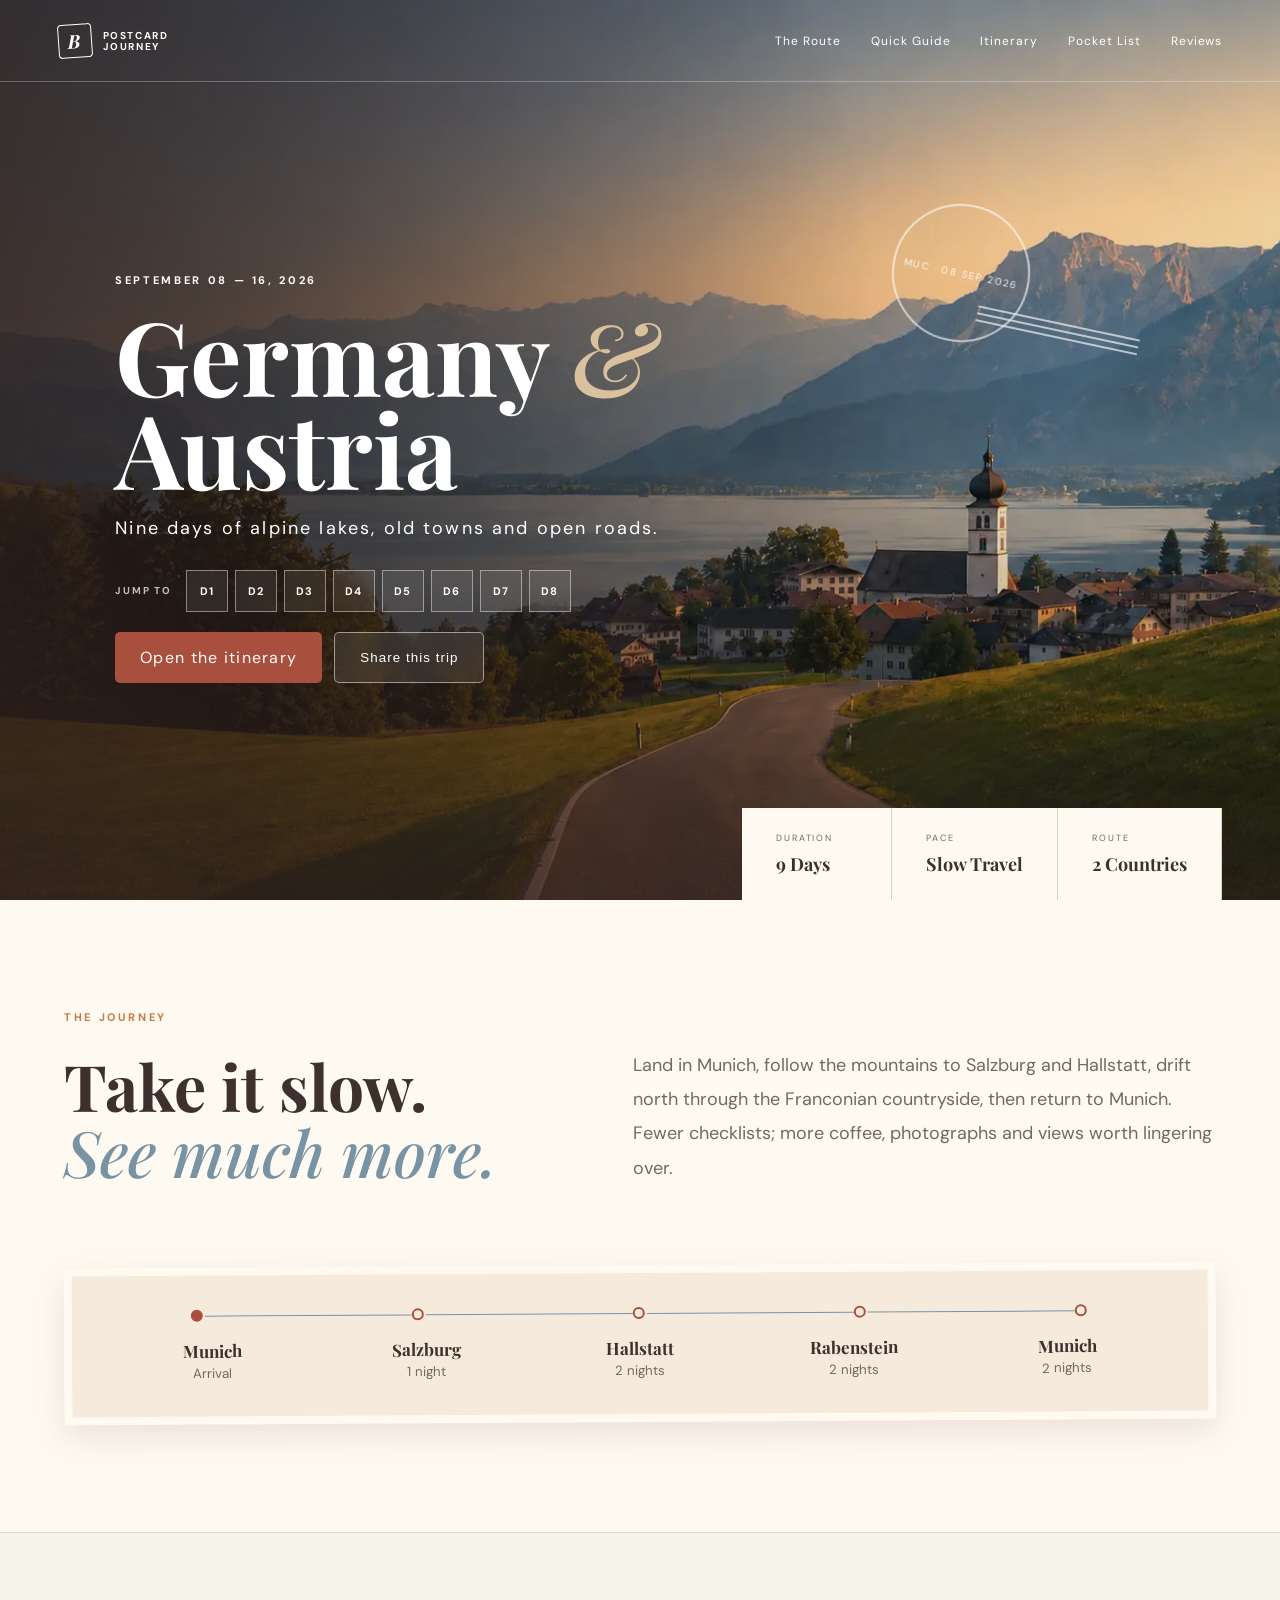
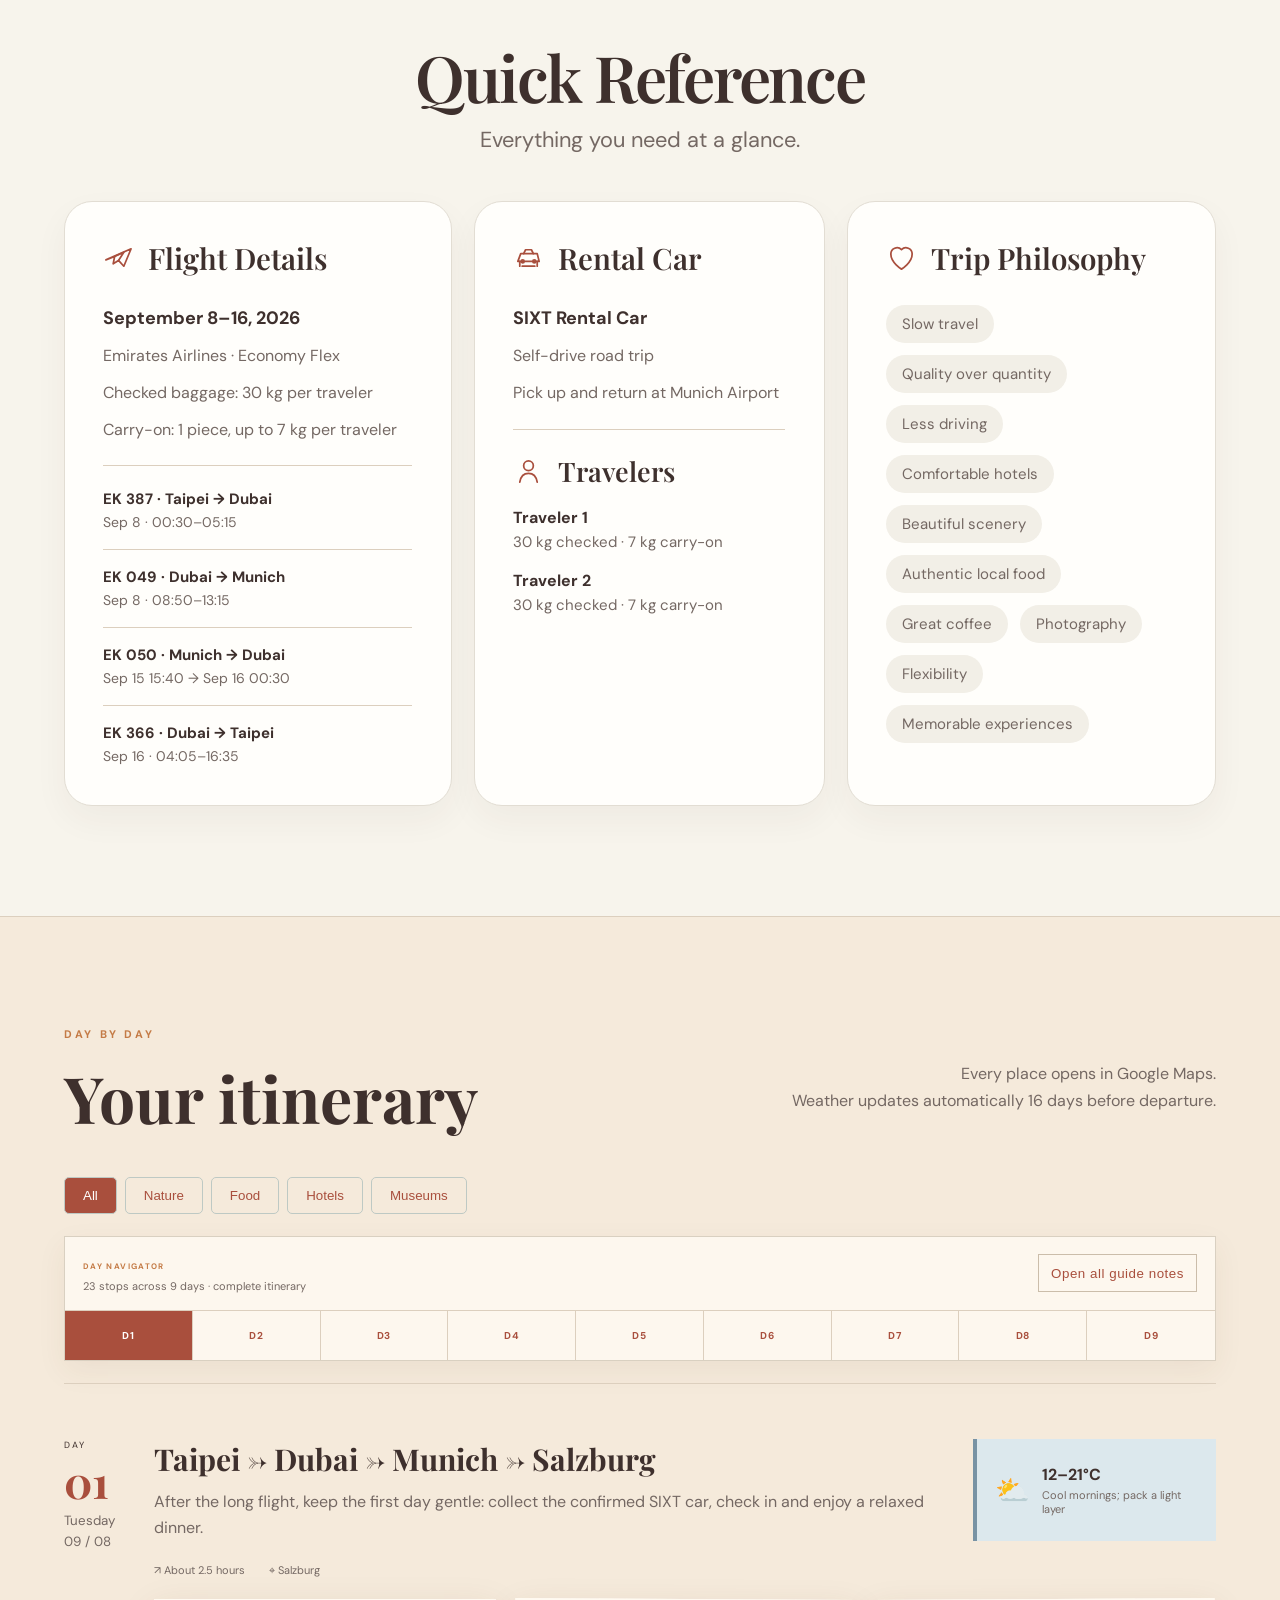
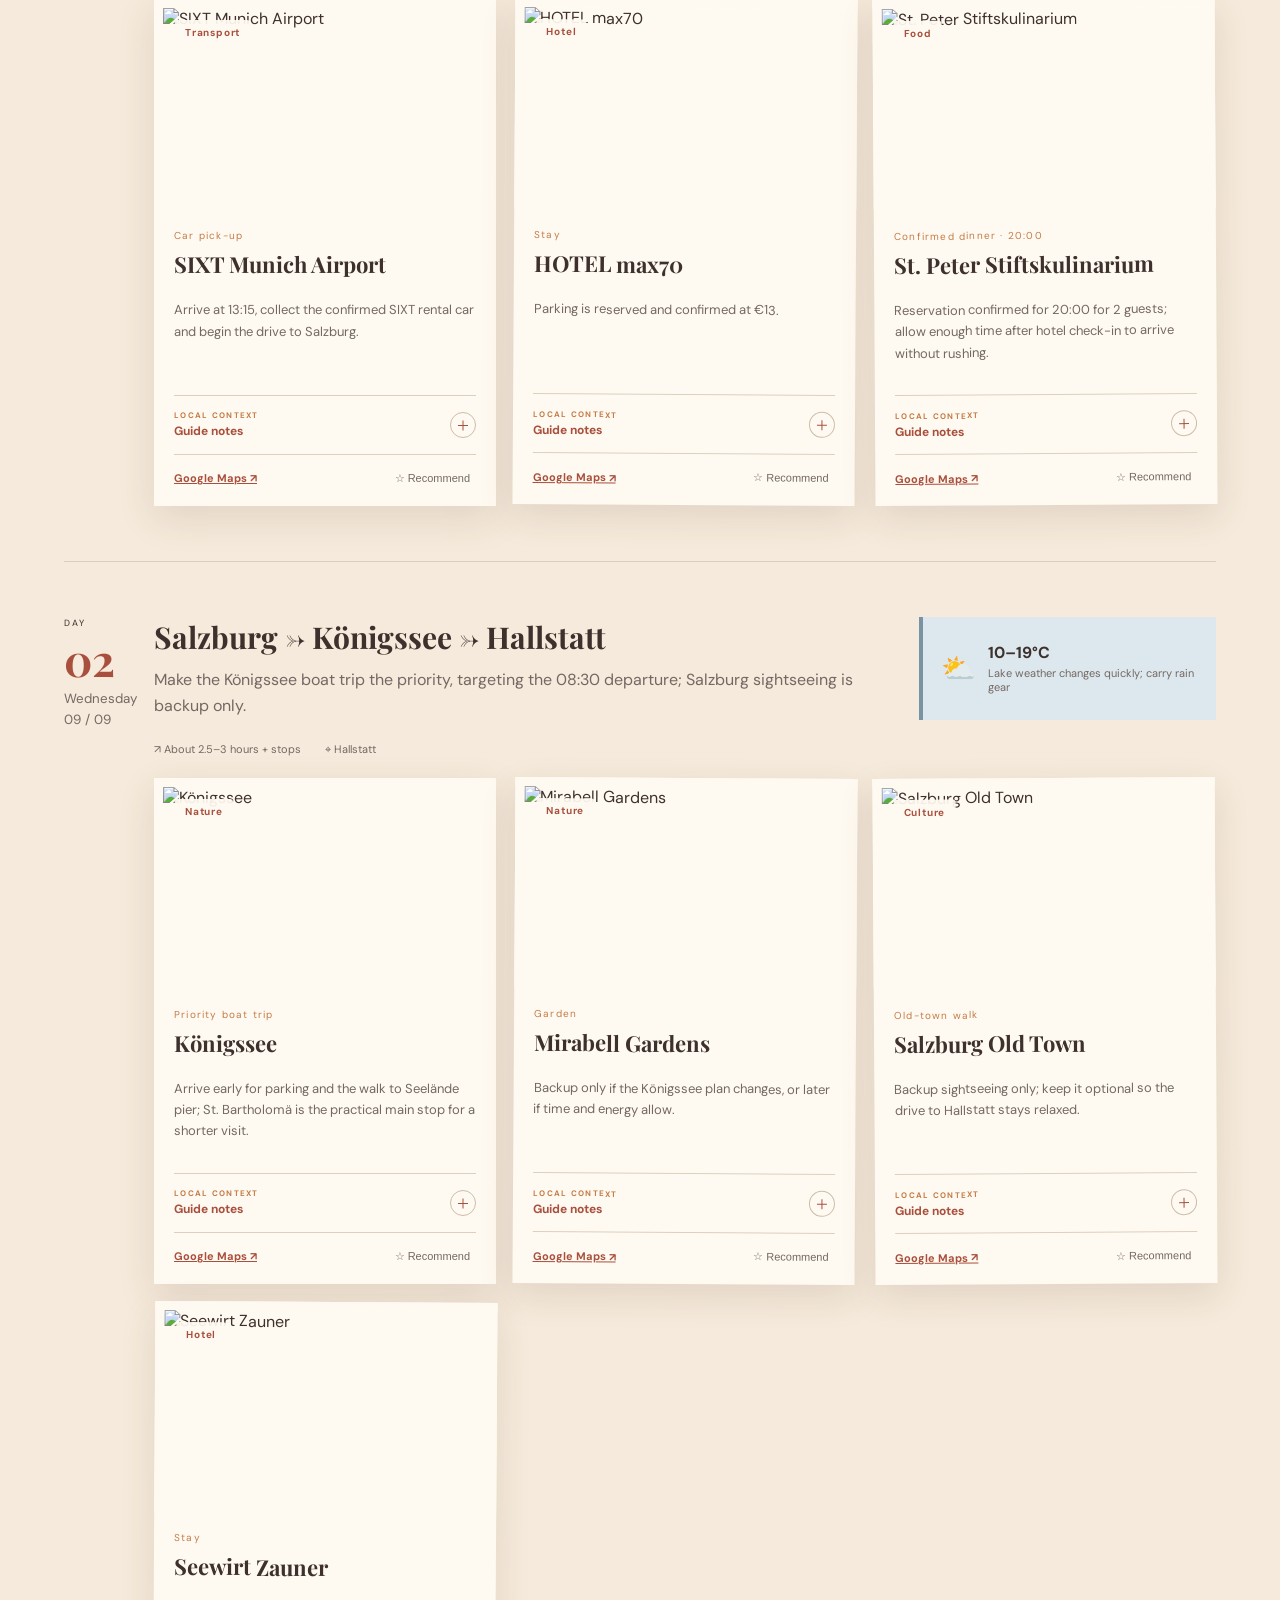
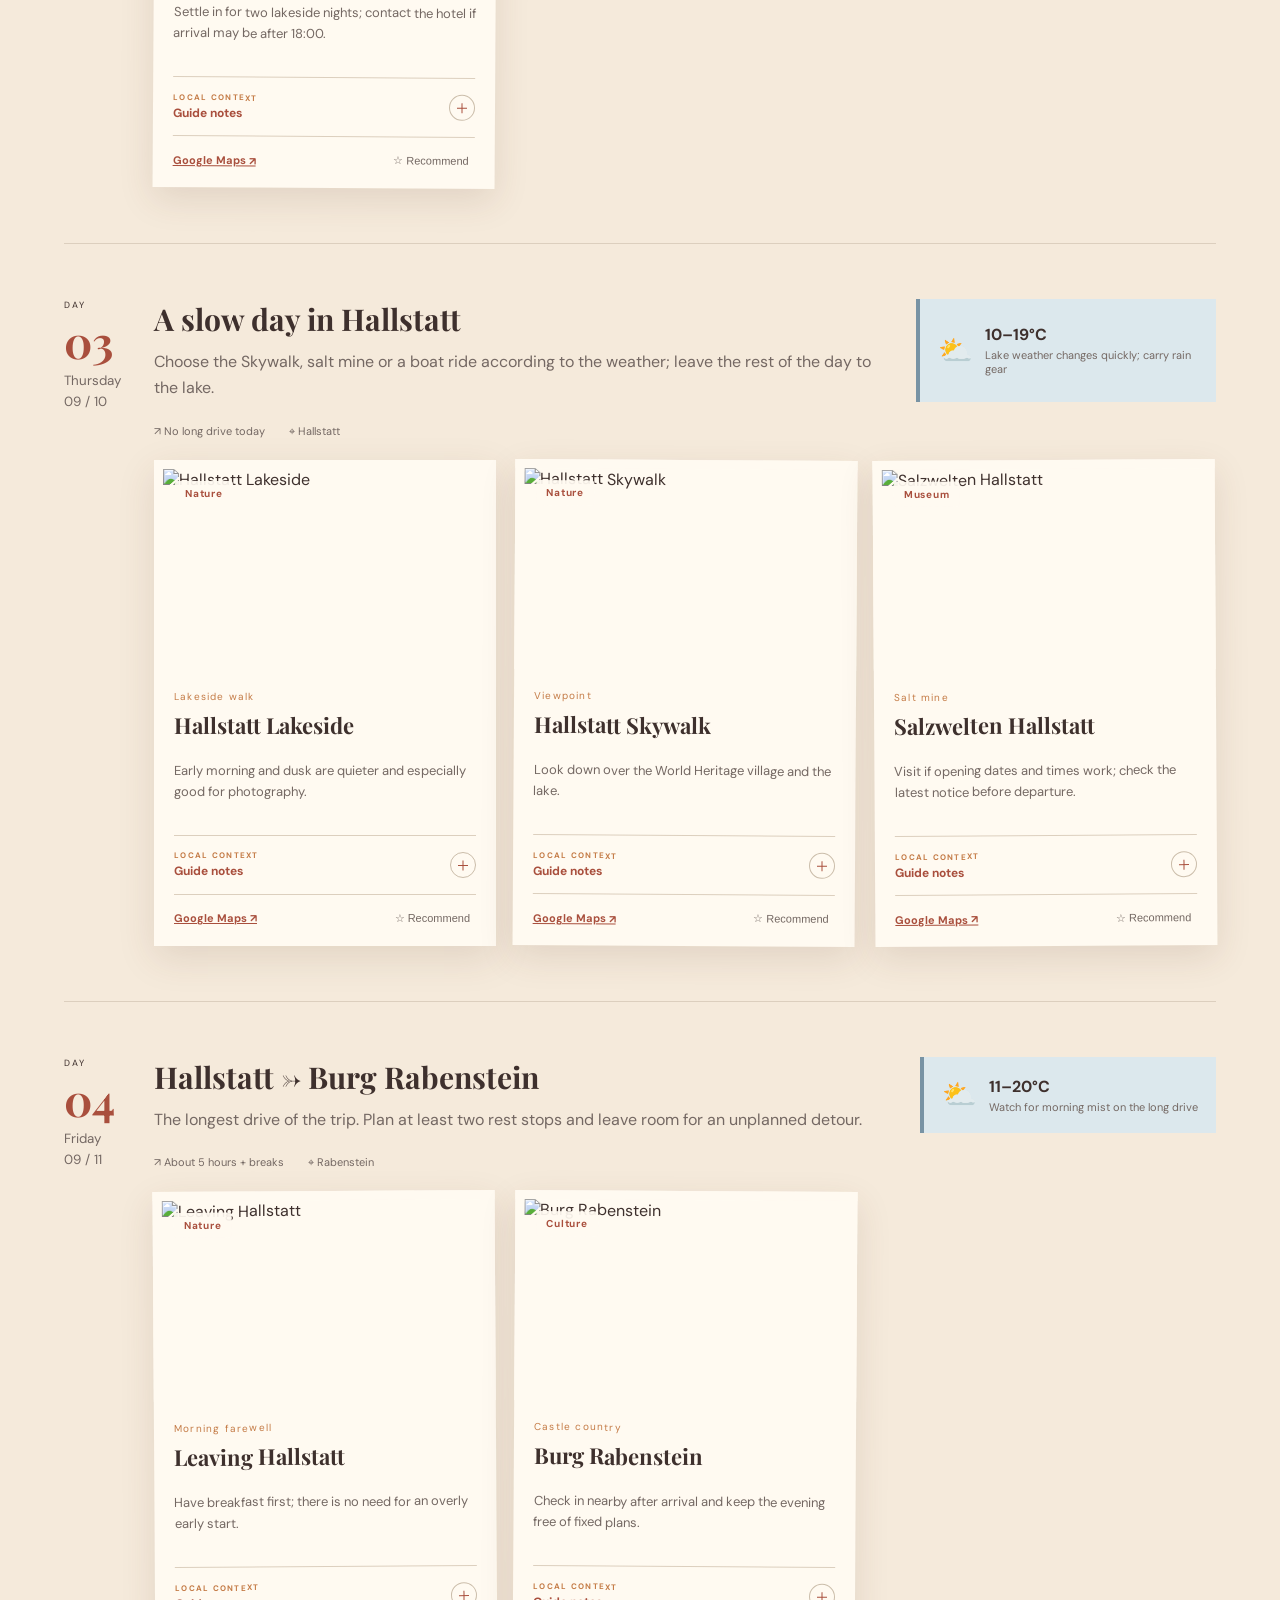
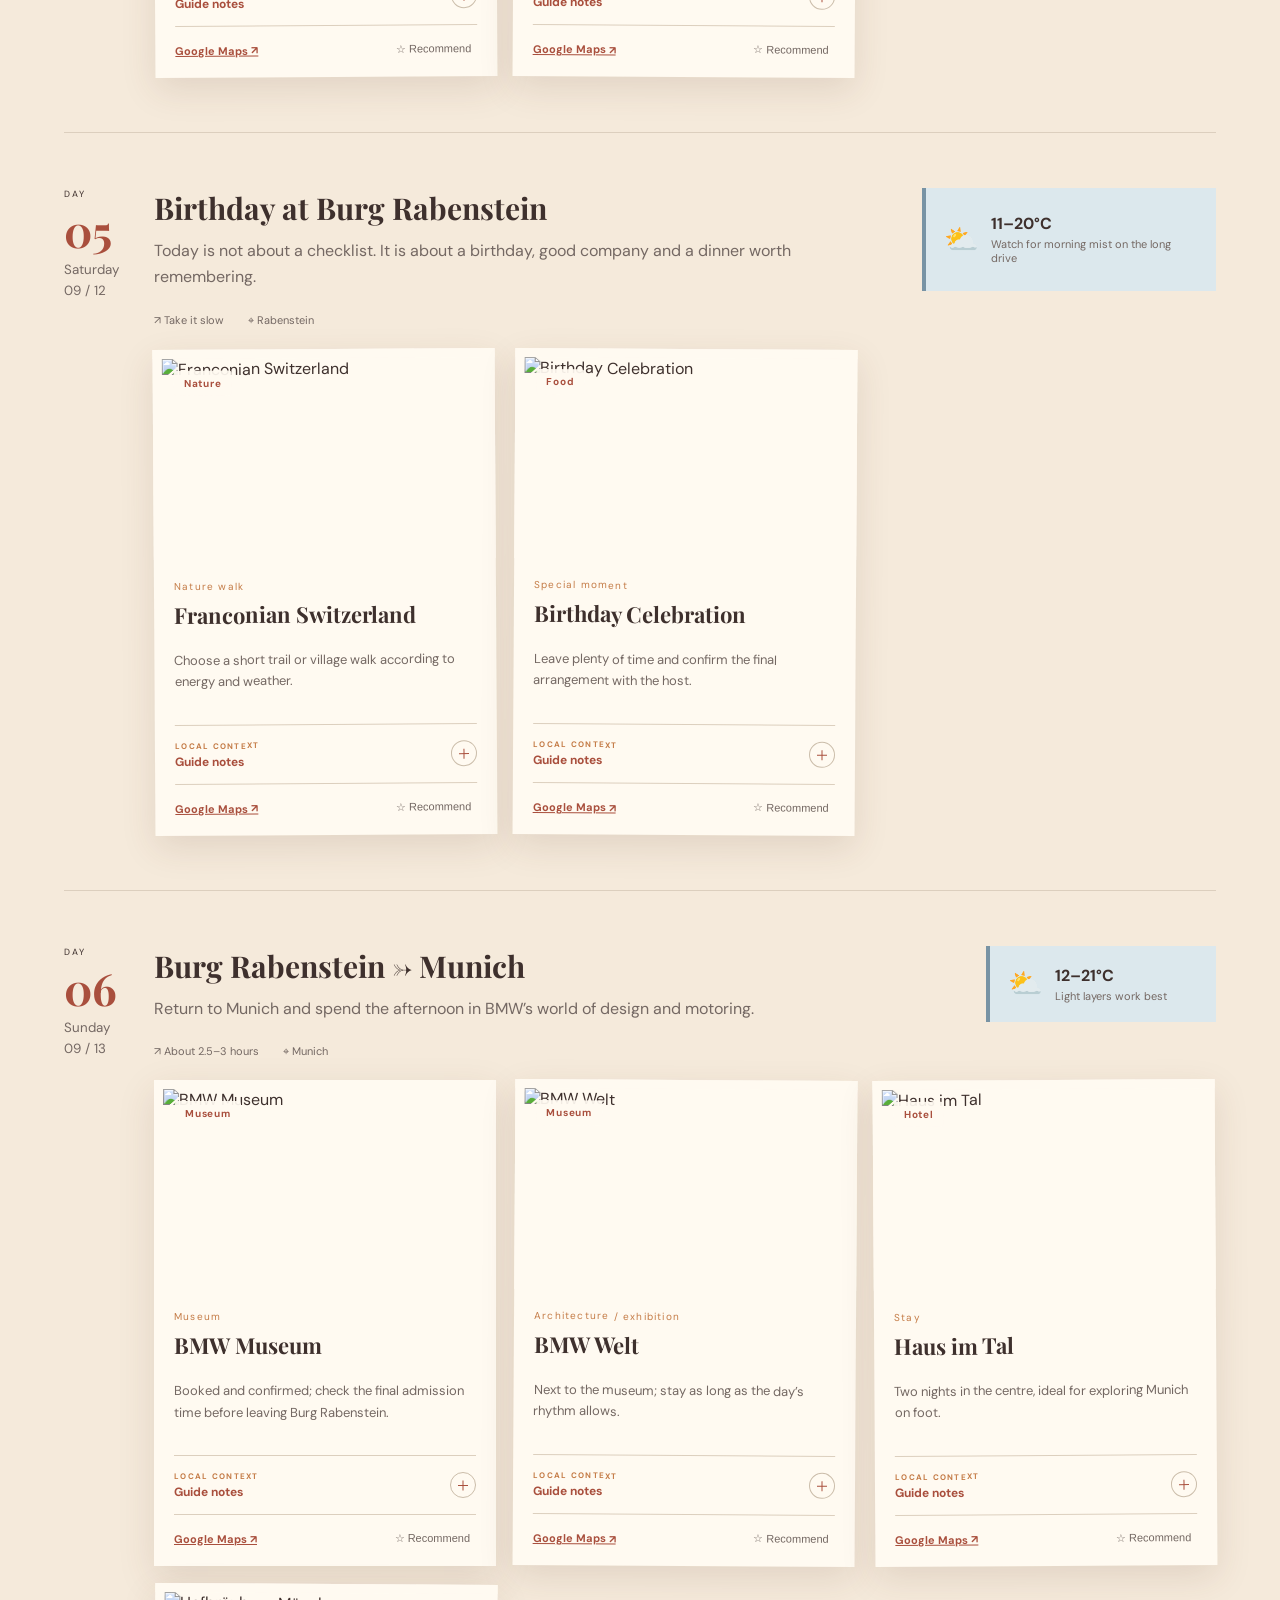
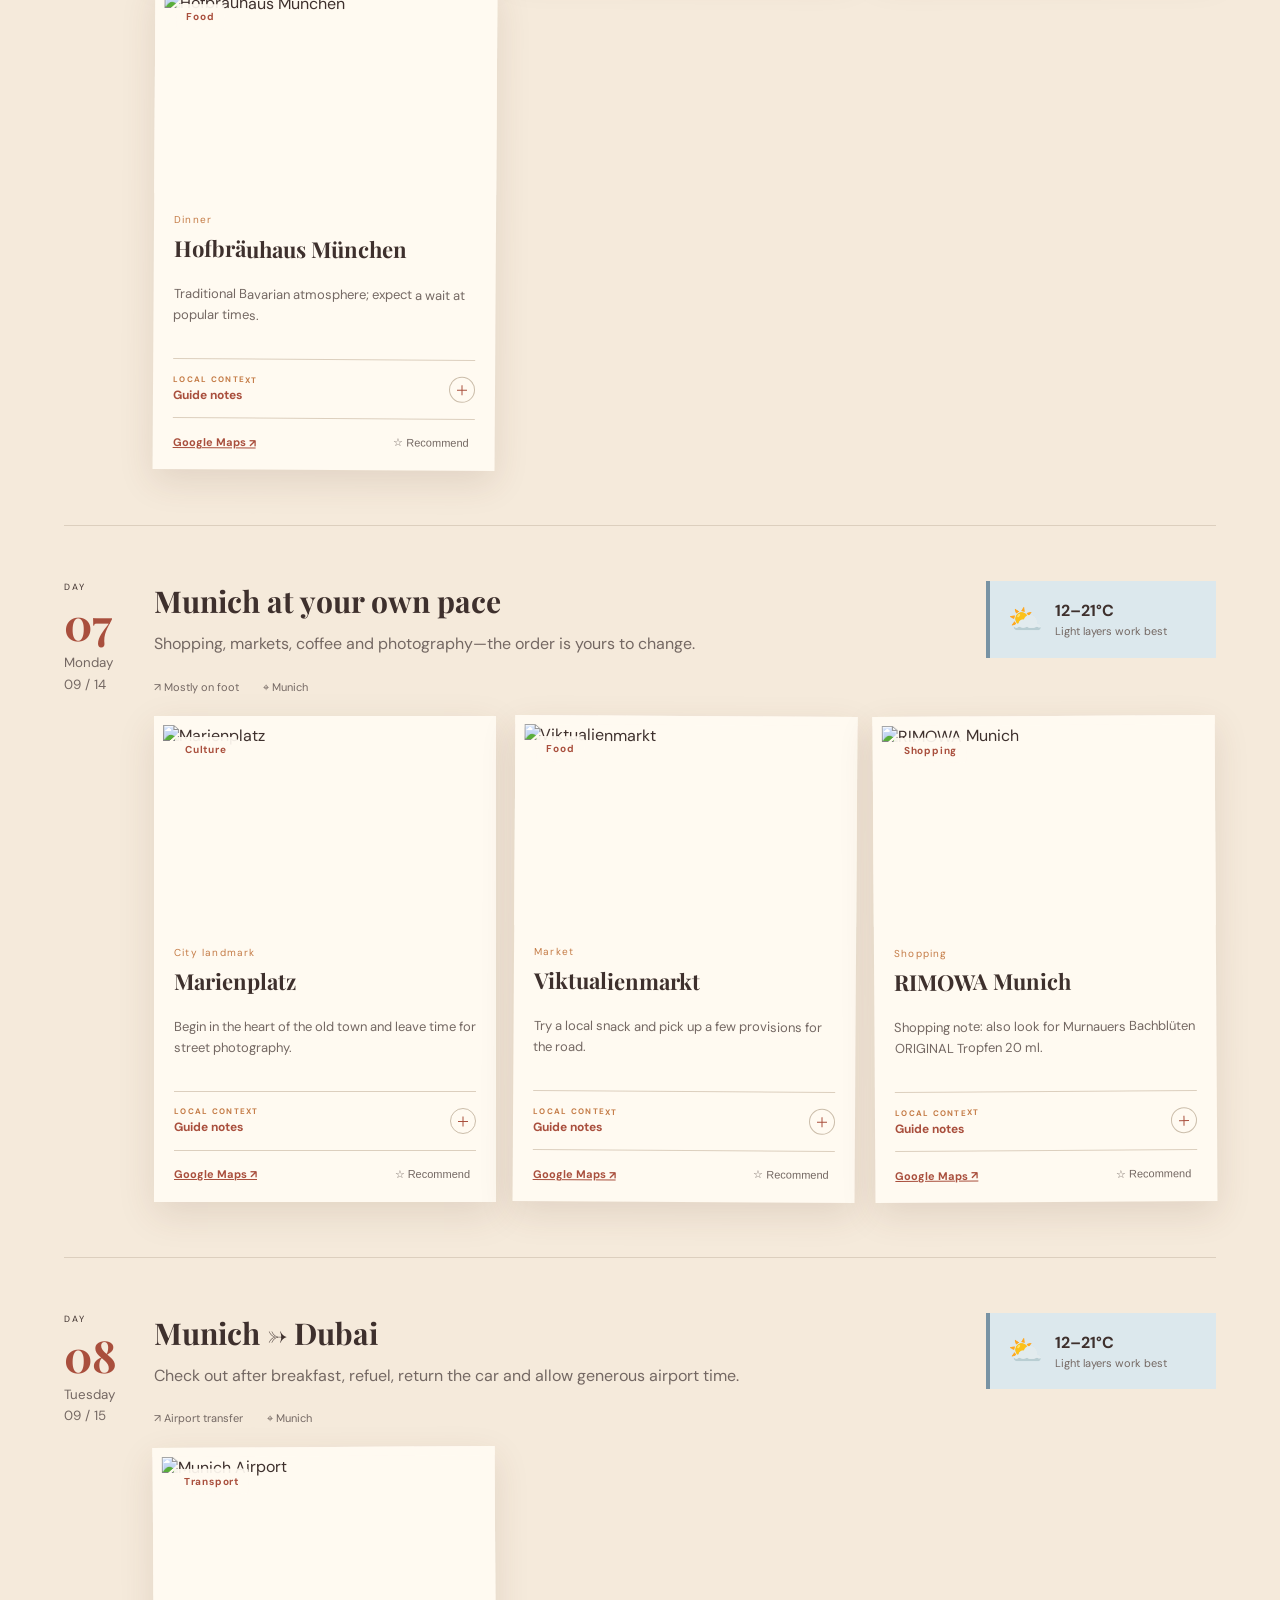
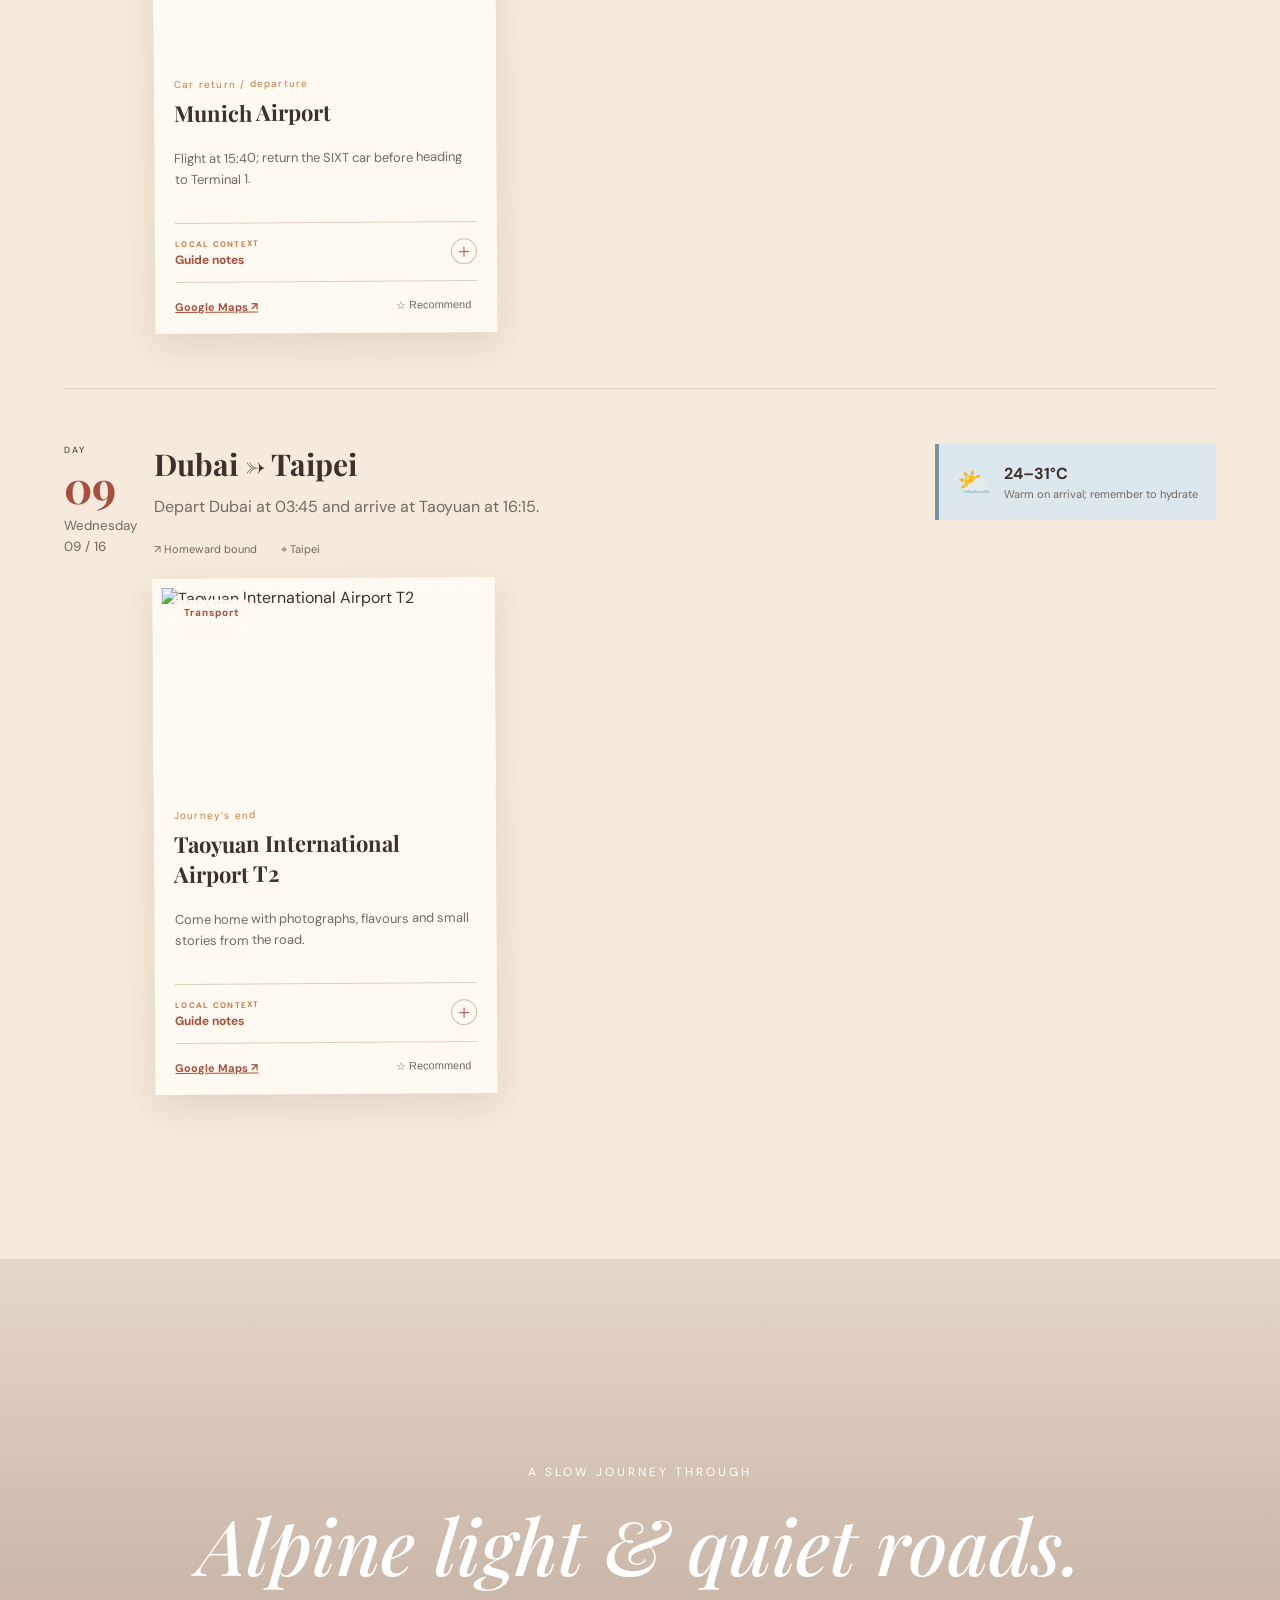
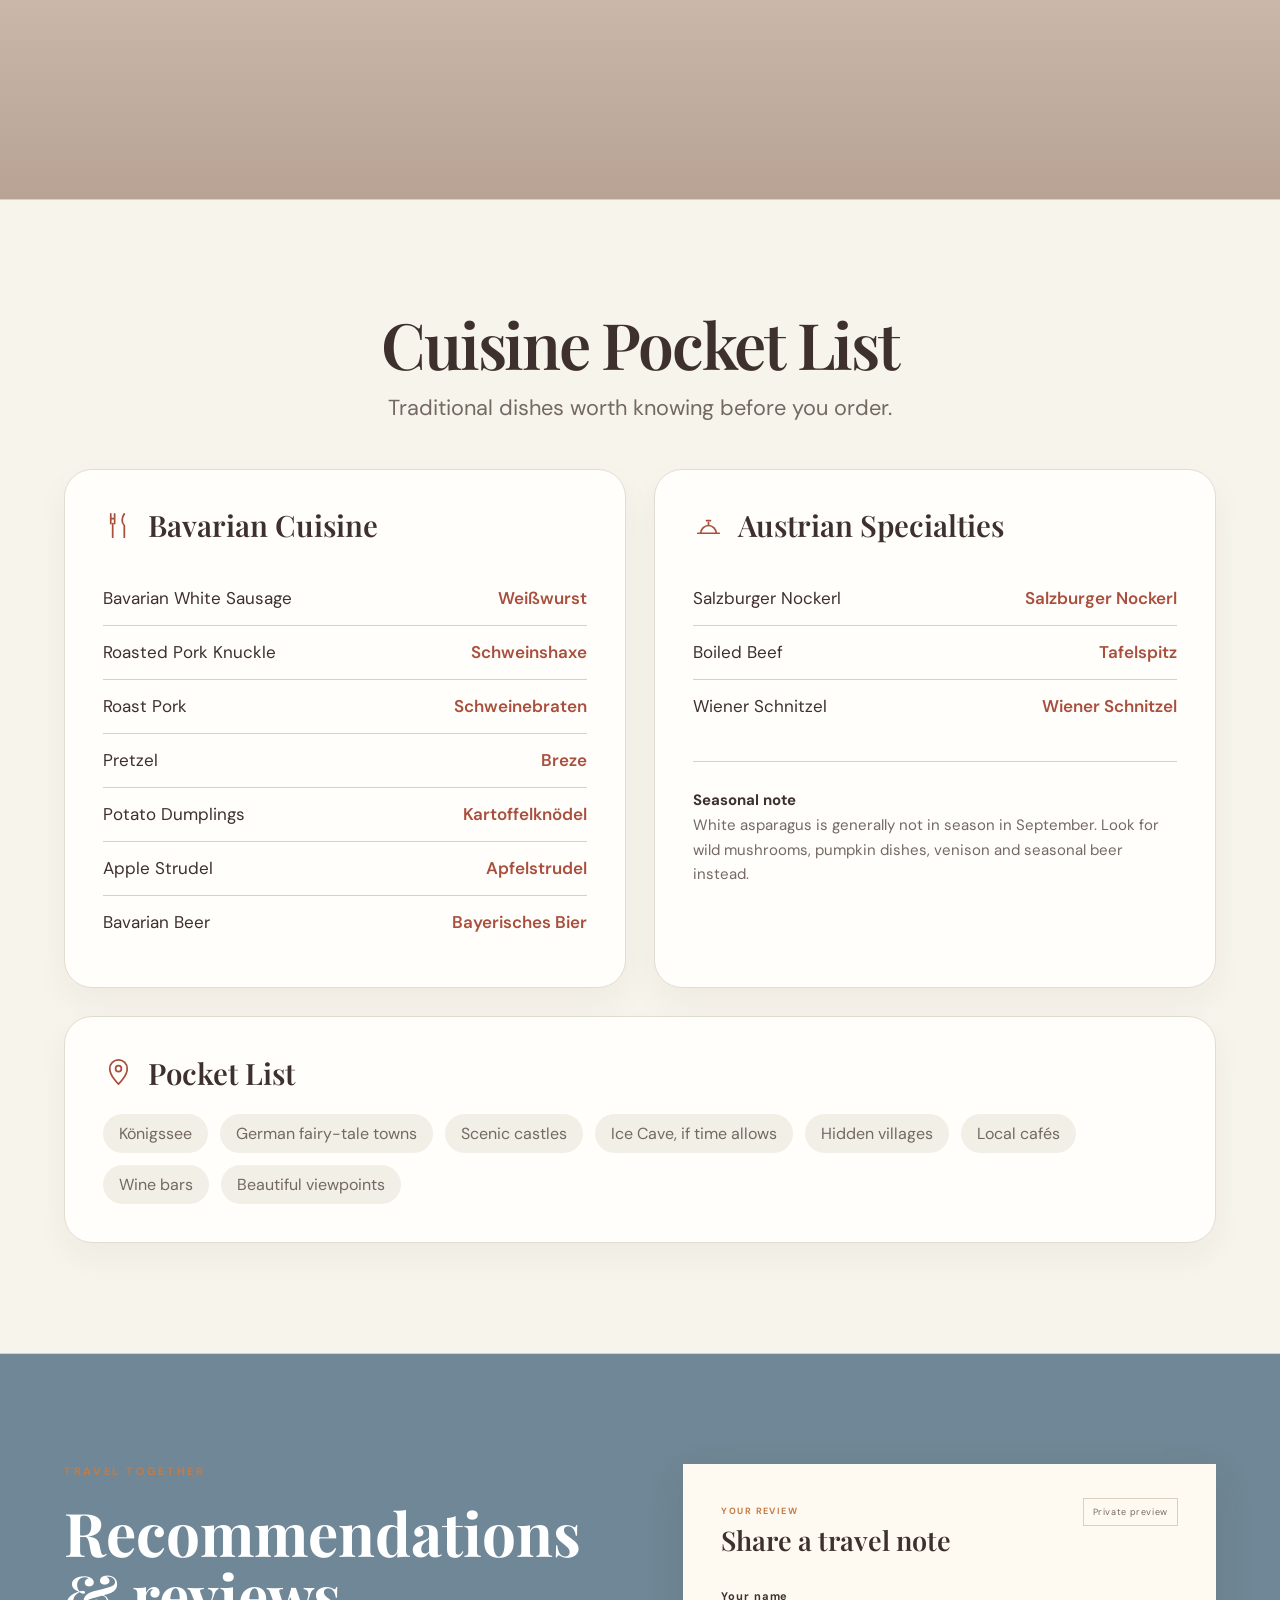
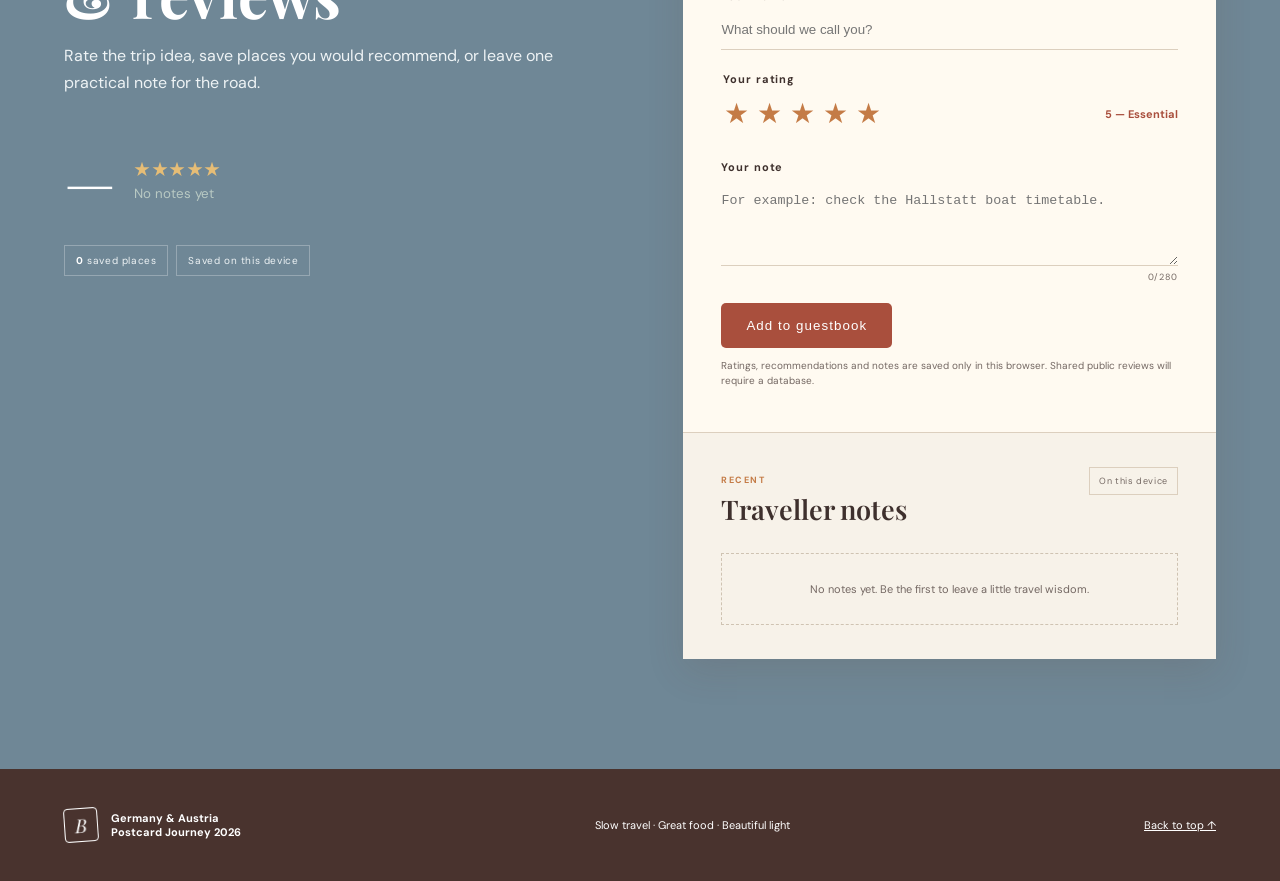
==== commit e44fd5a8: "Update Emirates return flight times" ====
--- a/index.html
+++ b/index.html
@@ -85,8 +85,8 @@
             <div class="reference-rule"></div>
             <div class="flight-leg"><strong>EK 387 · Taipei → Dubai</strong><span>Sep 8 · 00:30–05:15</span></div>
             <div class="flight-leg"><strong>EK 049 · Dubai → Munich</strong><span>Sep 8 · 08:50–13:15</span></div>
-            <div class="flight-leg"><strong>EK 050 · Munich → Dubai</strong><span>Sep 15 · 15:40–23:40</span></div>
-            <div class="flight-leg"><strong>EK 366 · Dubai → Taipei</strong><span>Sep 16 · 03:45–16:15</span></div>
+            <div class="flight-leg"><strong>EK 050 · Munich → Dubai</strong><span>Sep 15 15:40 → Sep 16 00:30</span></div>
+            <div class="flight-leg"><strong>EK 366 · Dubai → Taipei</strong><span>Sep 16 · 04:05–16:35</span></div>
           </article>
           <article class="reference-card">
             <h3>
@@ -468,4 +468,4 @@
       });
     </script>
   </body>
-</html>
+</html>
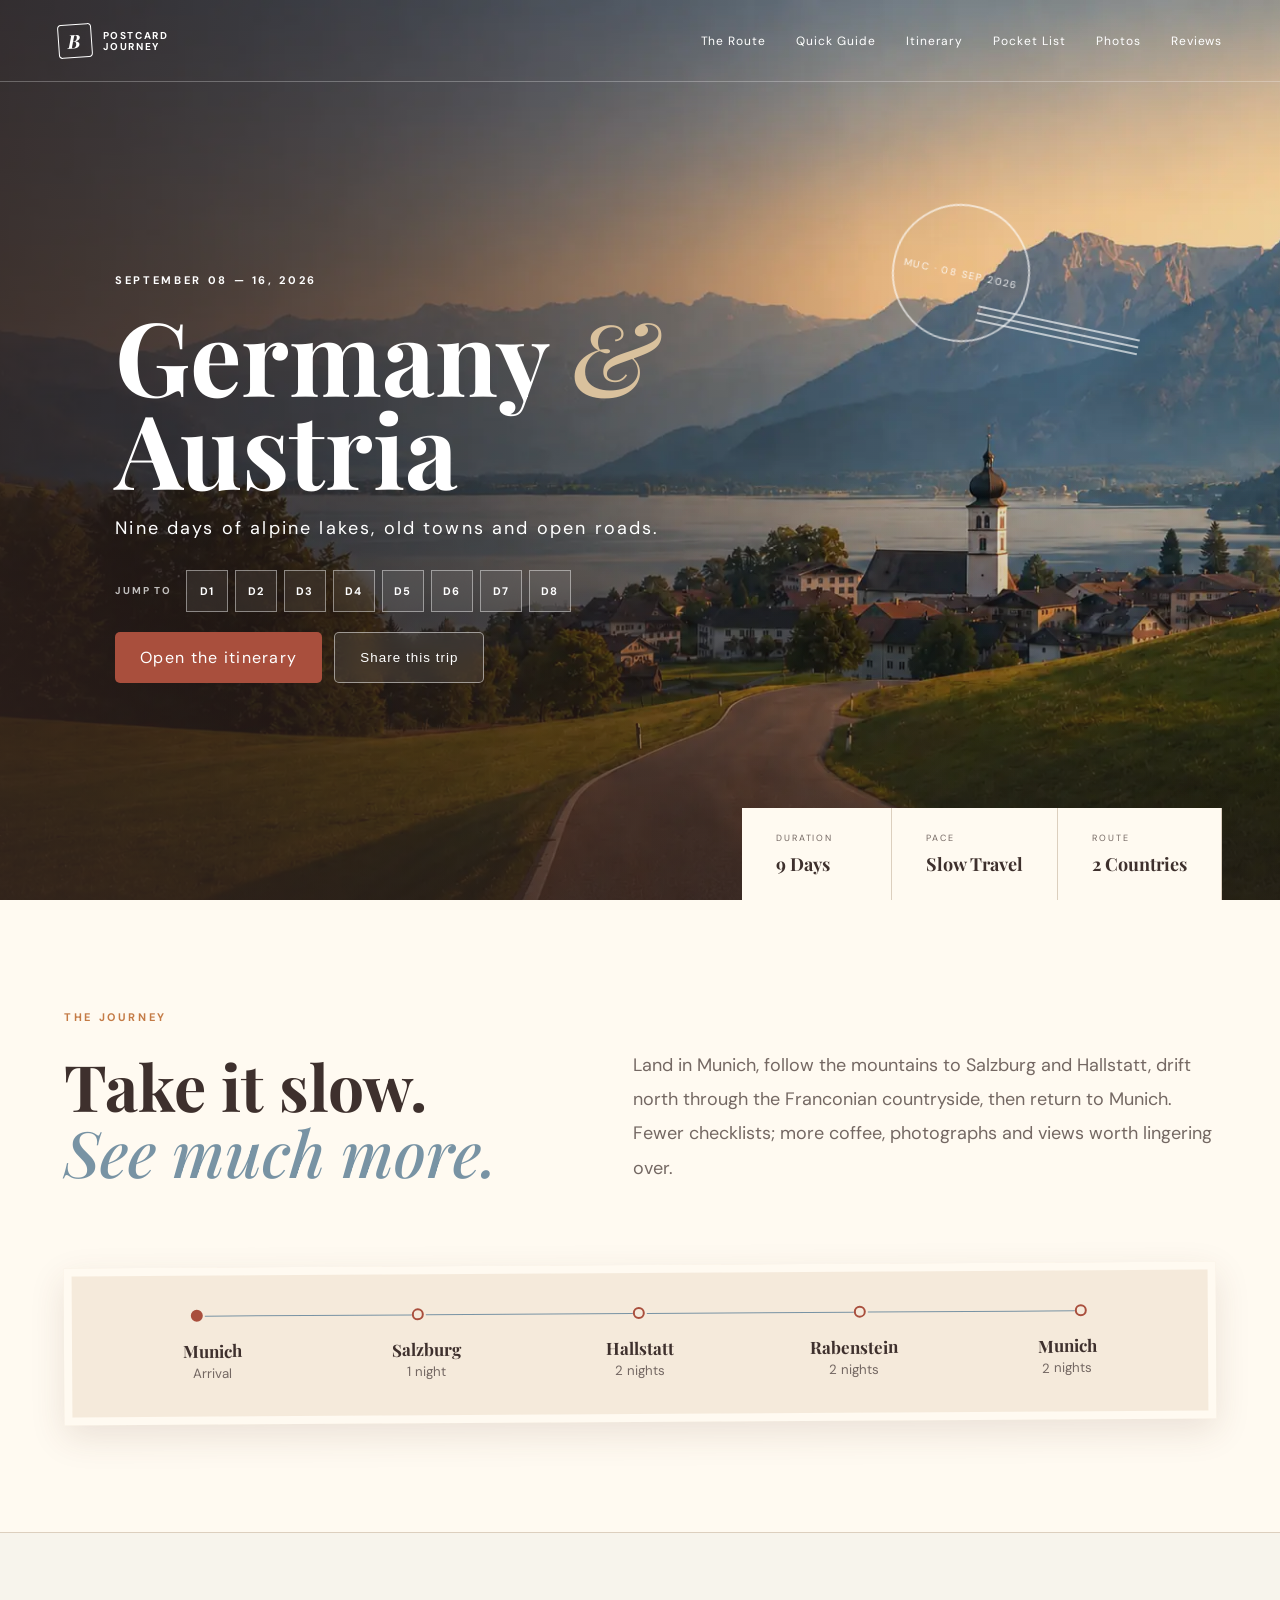
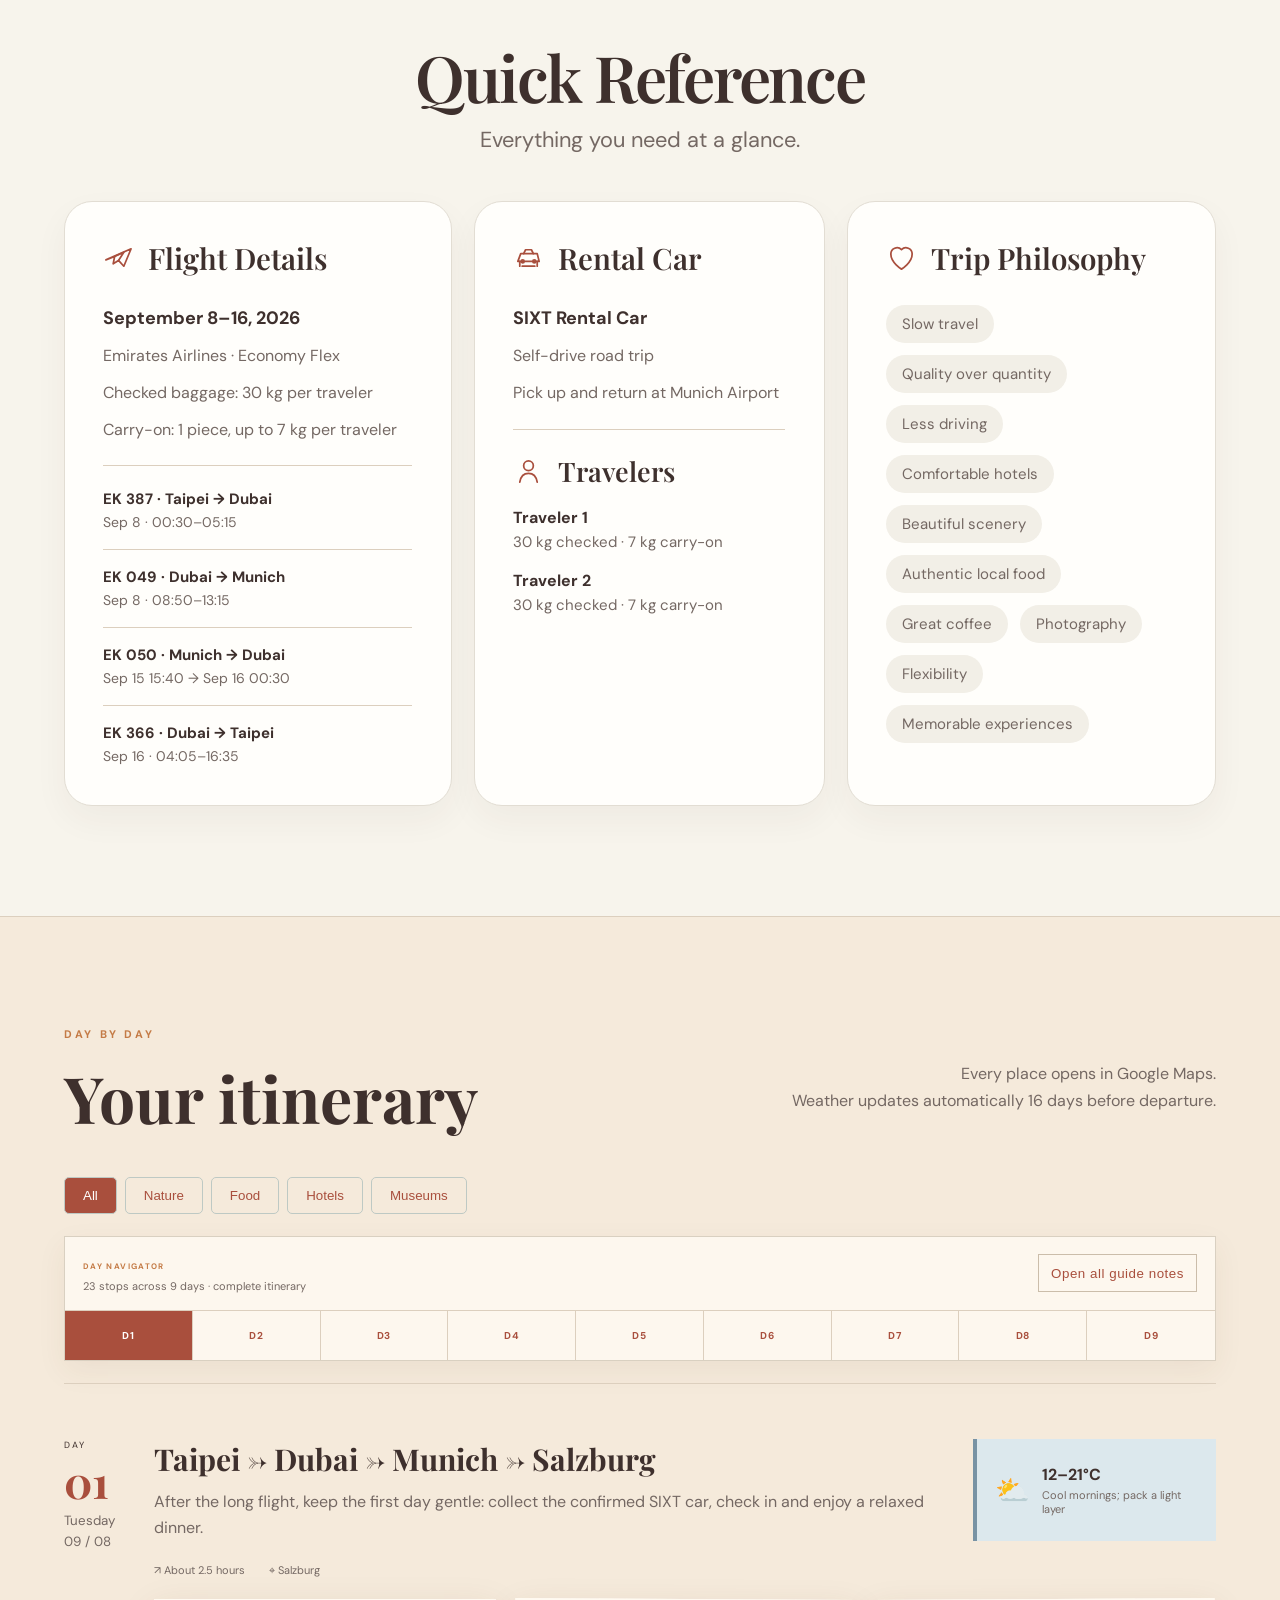
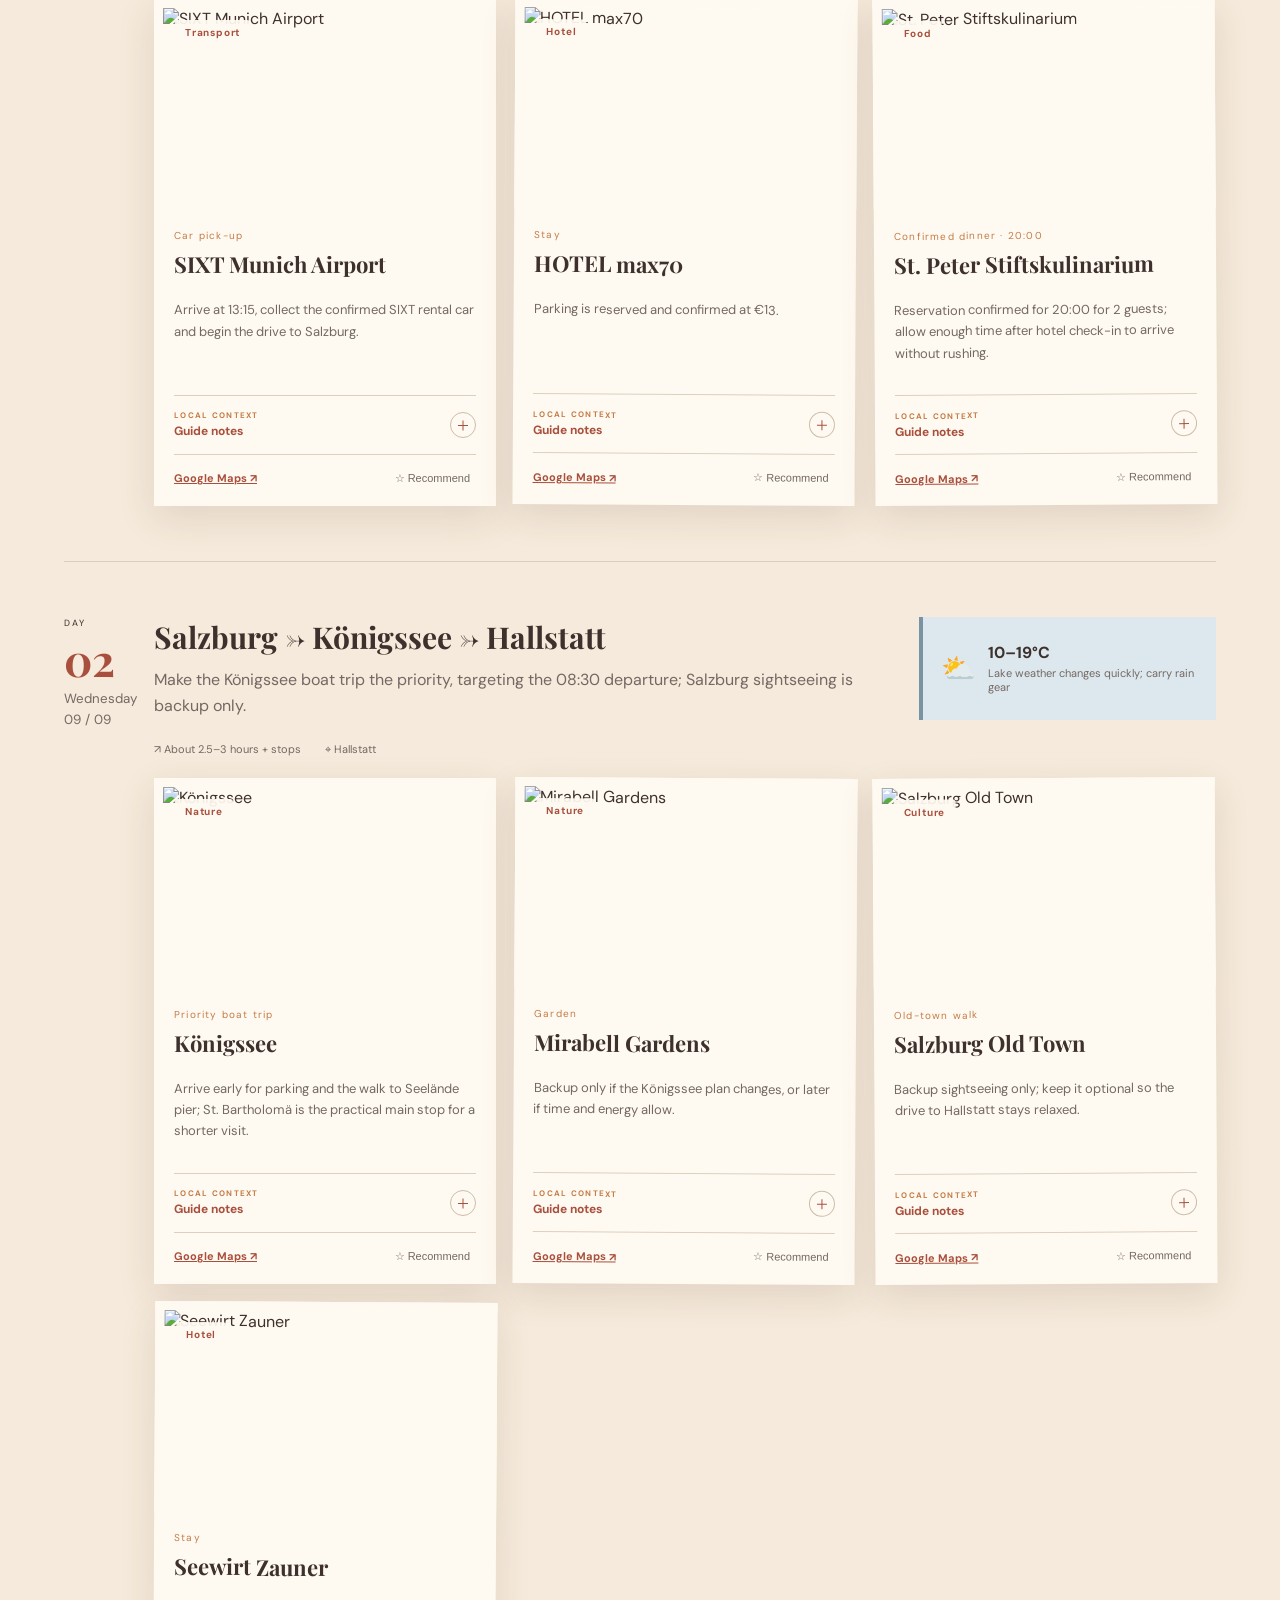
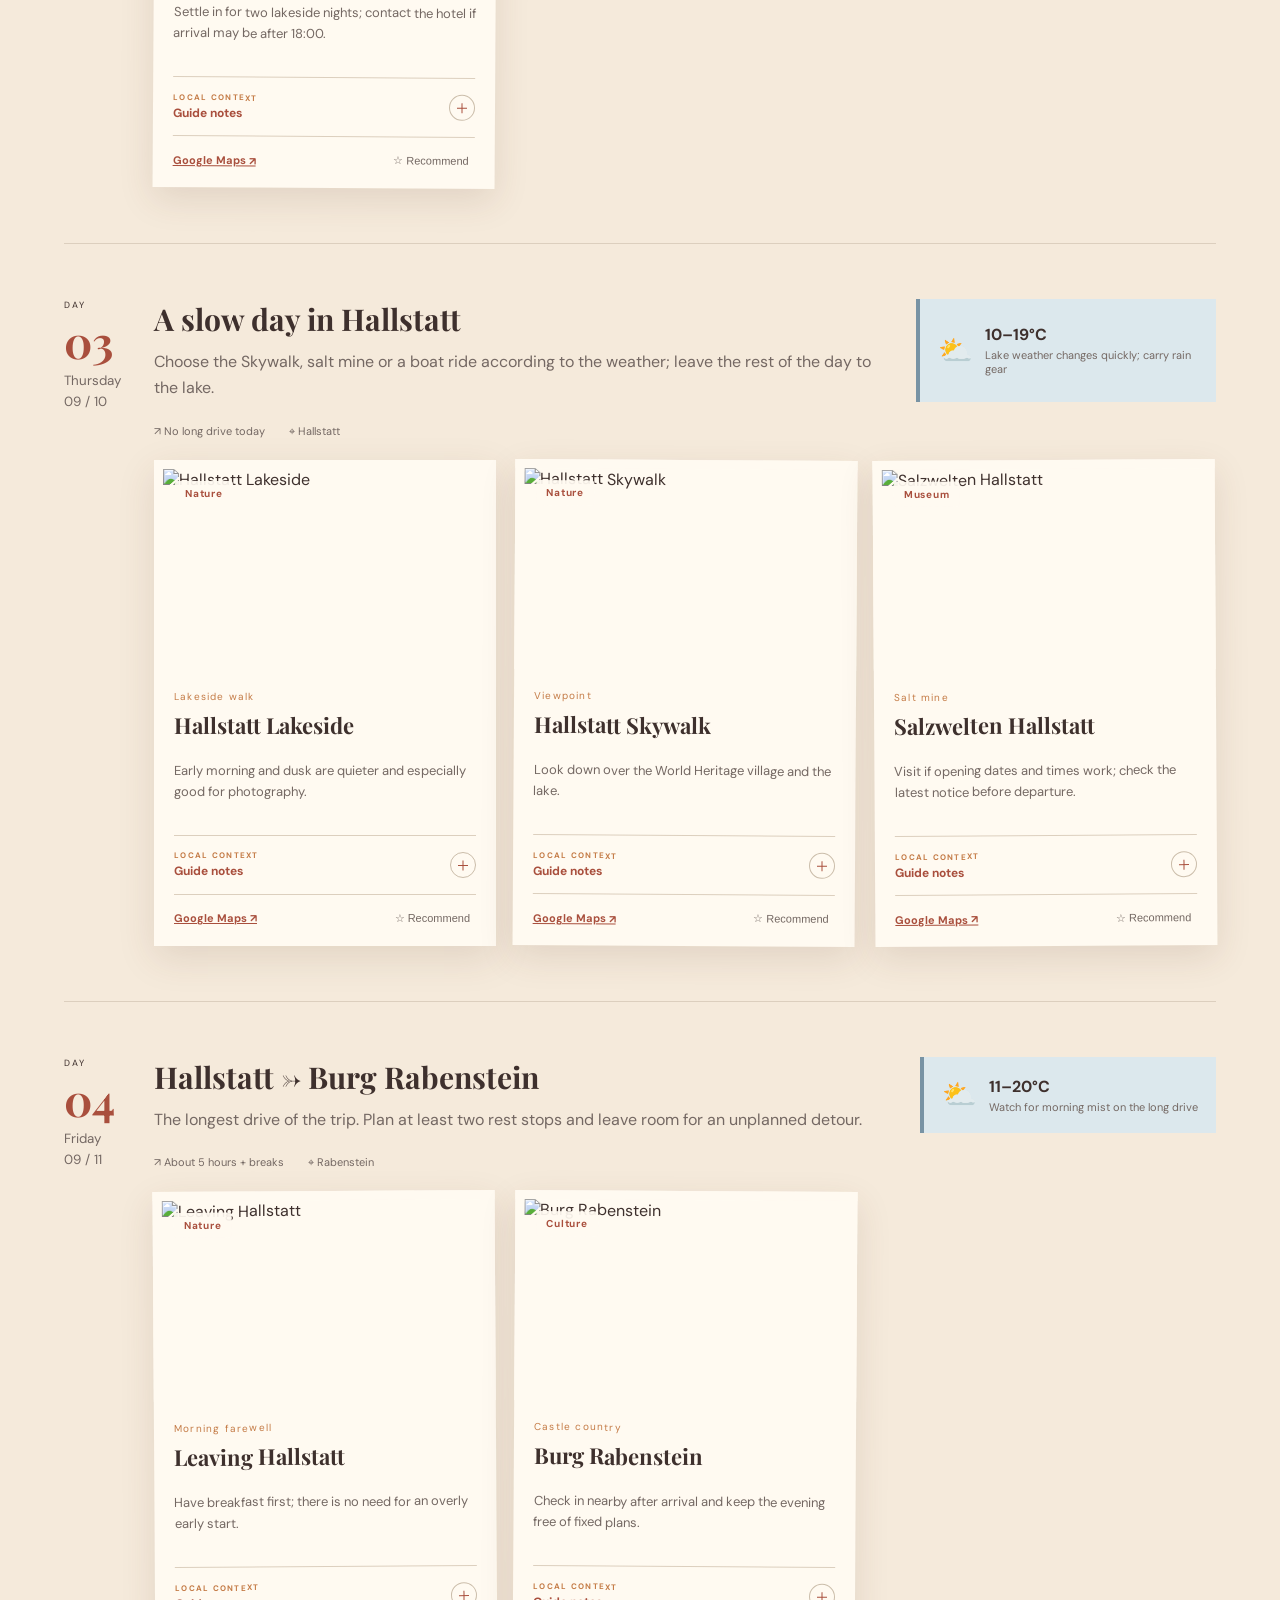
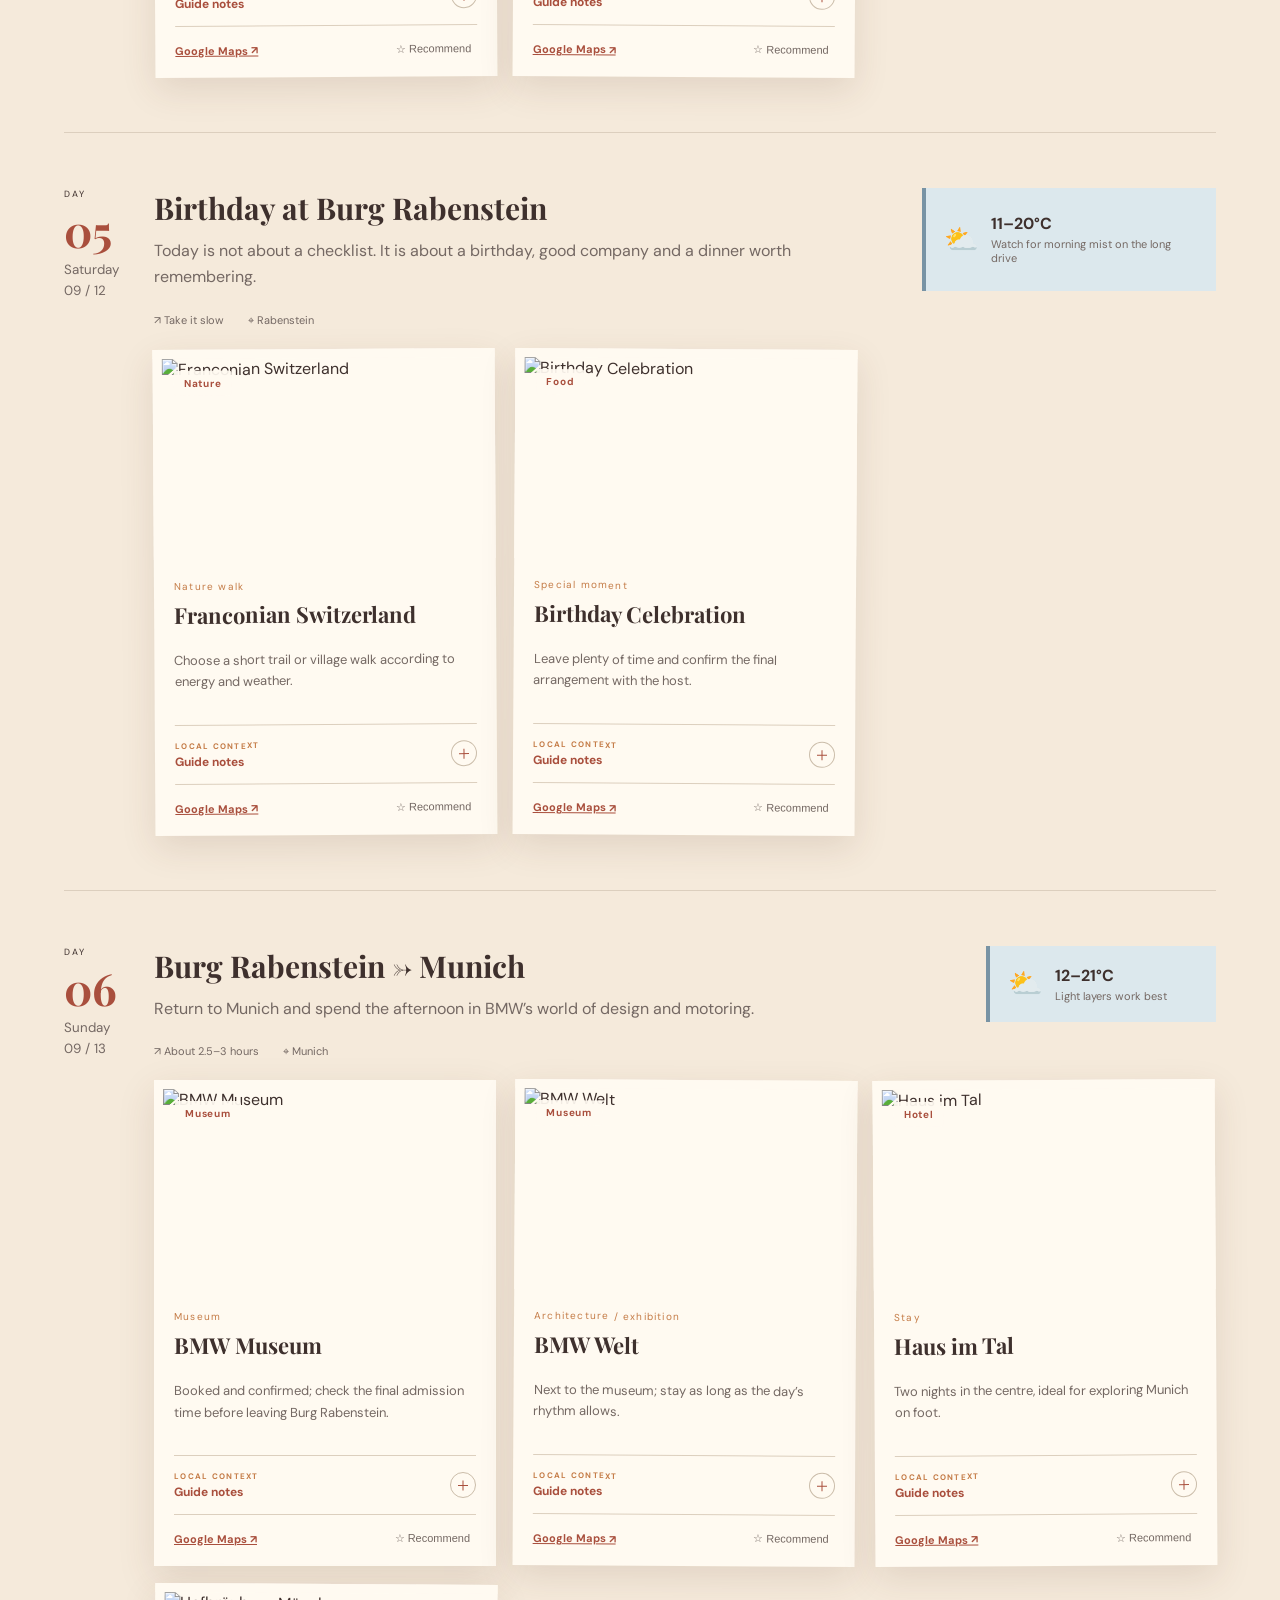
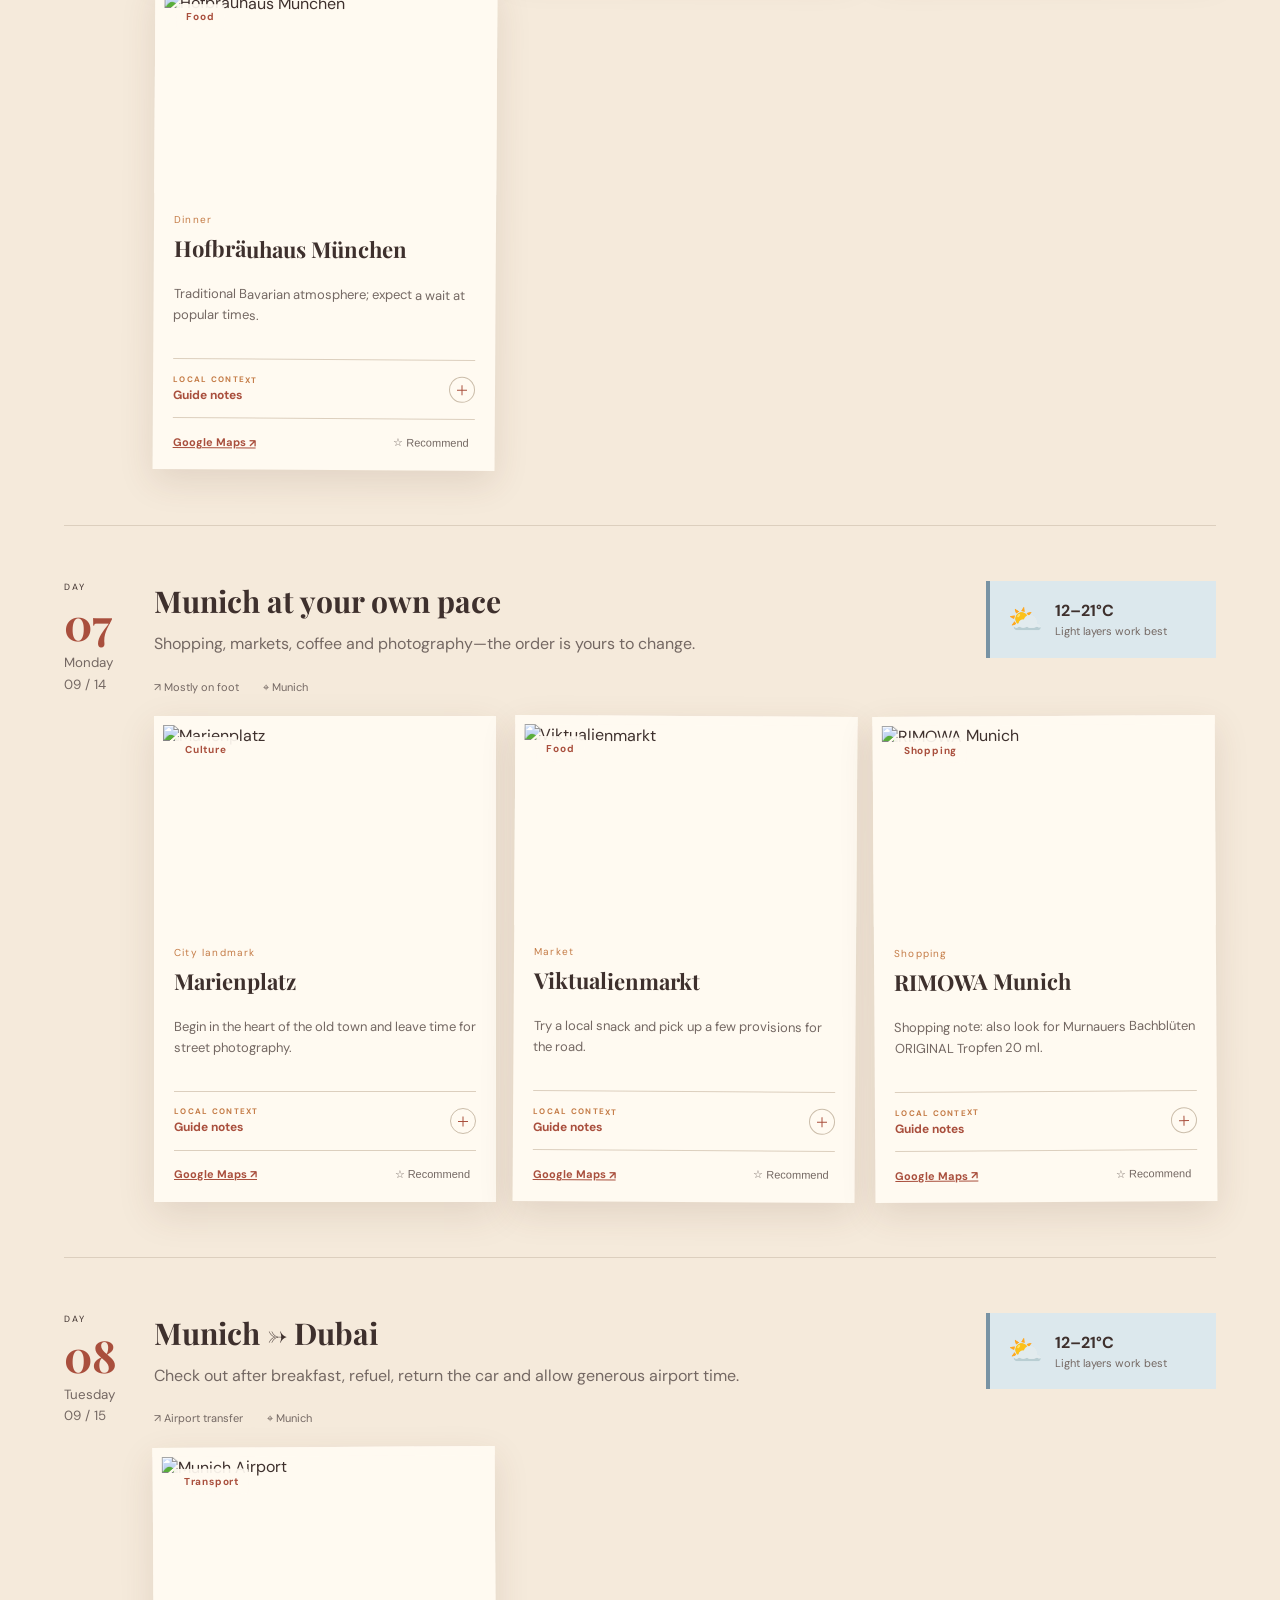
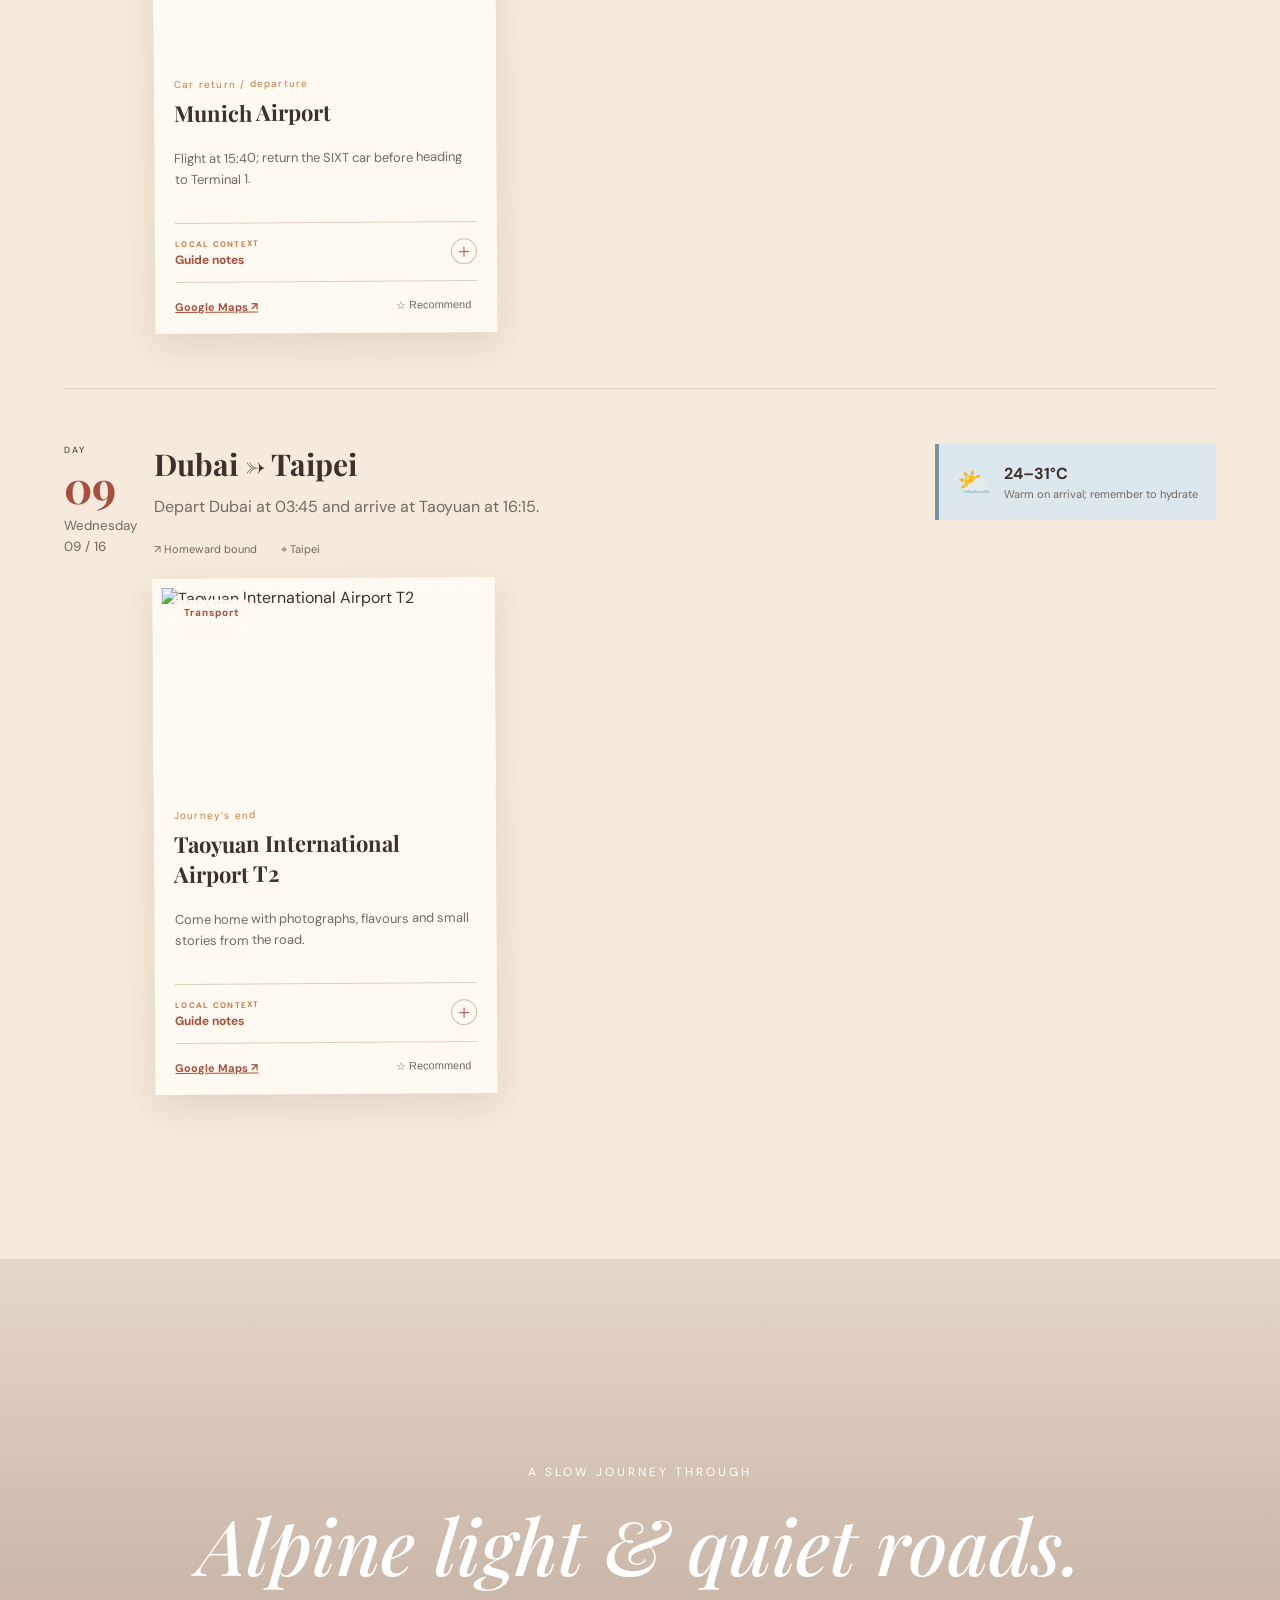
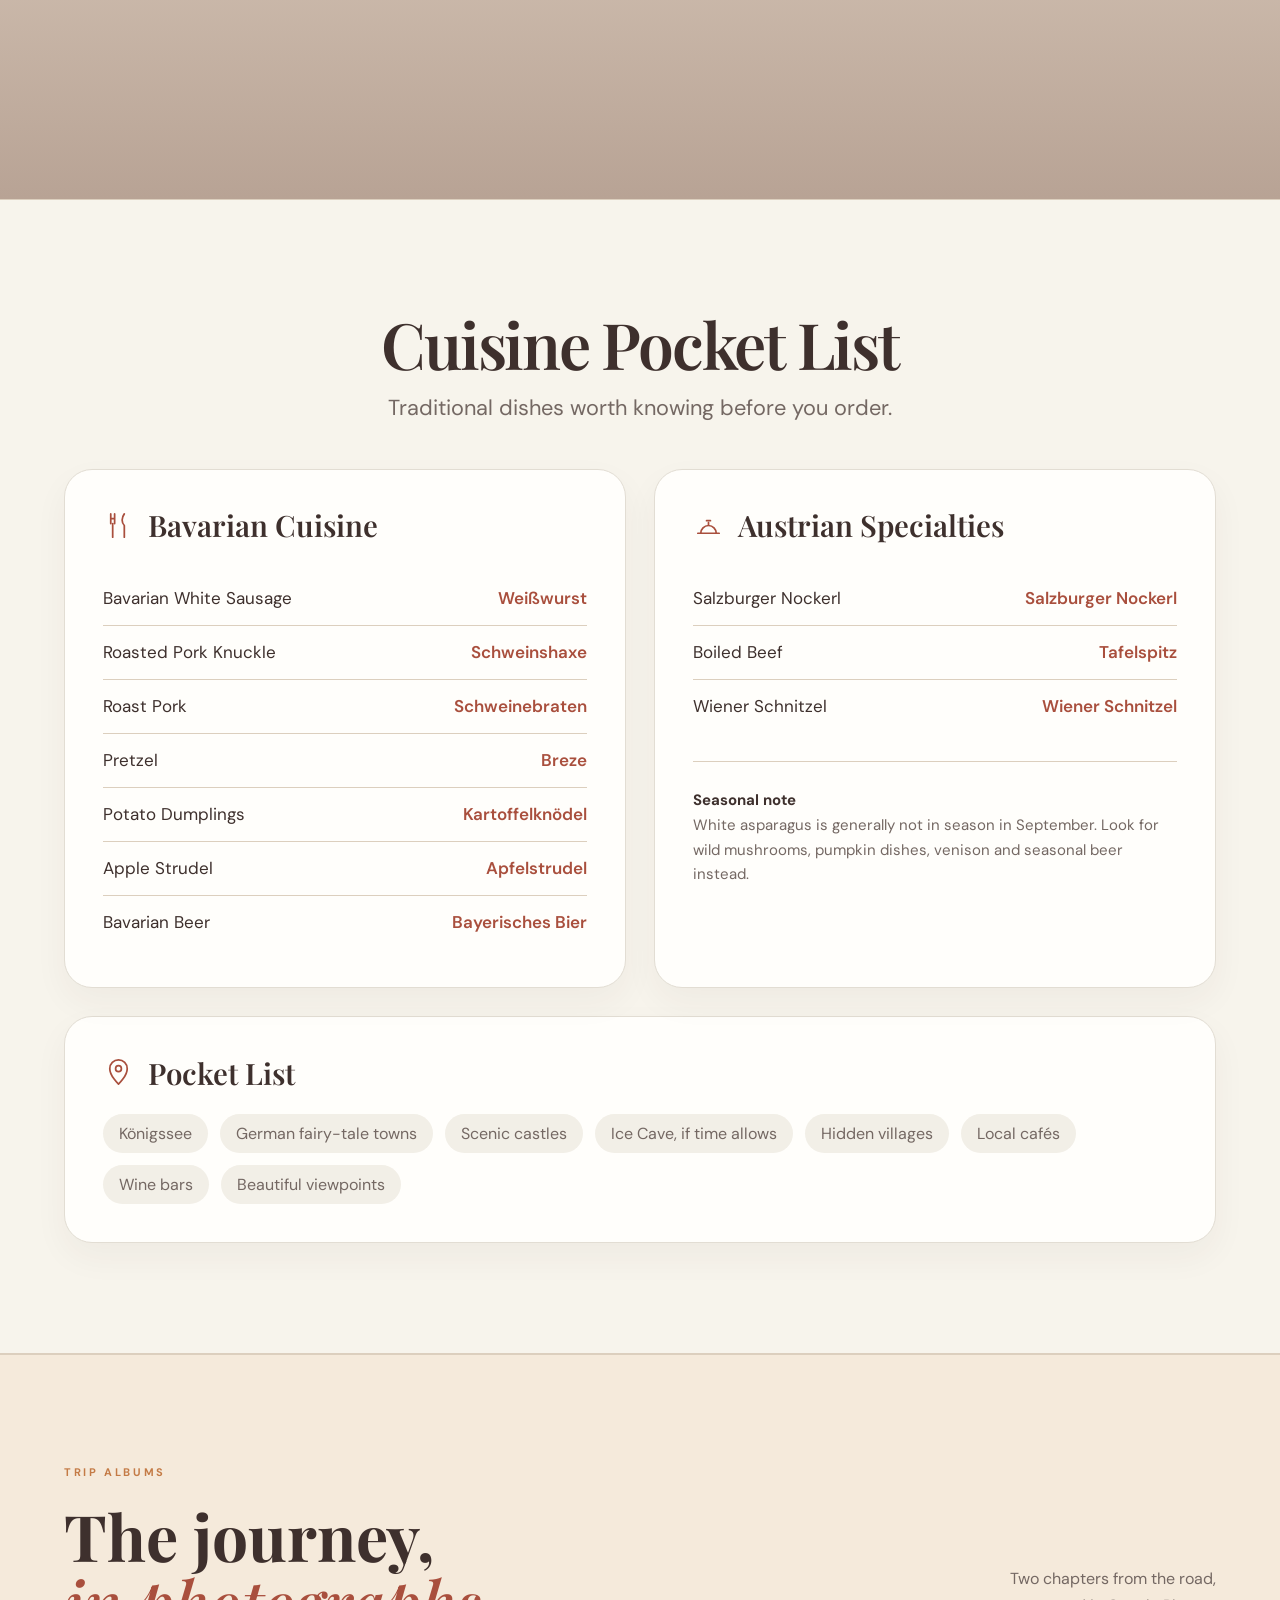
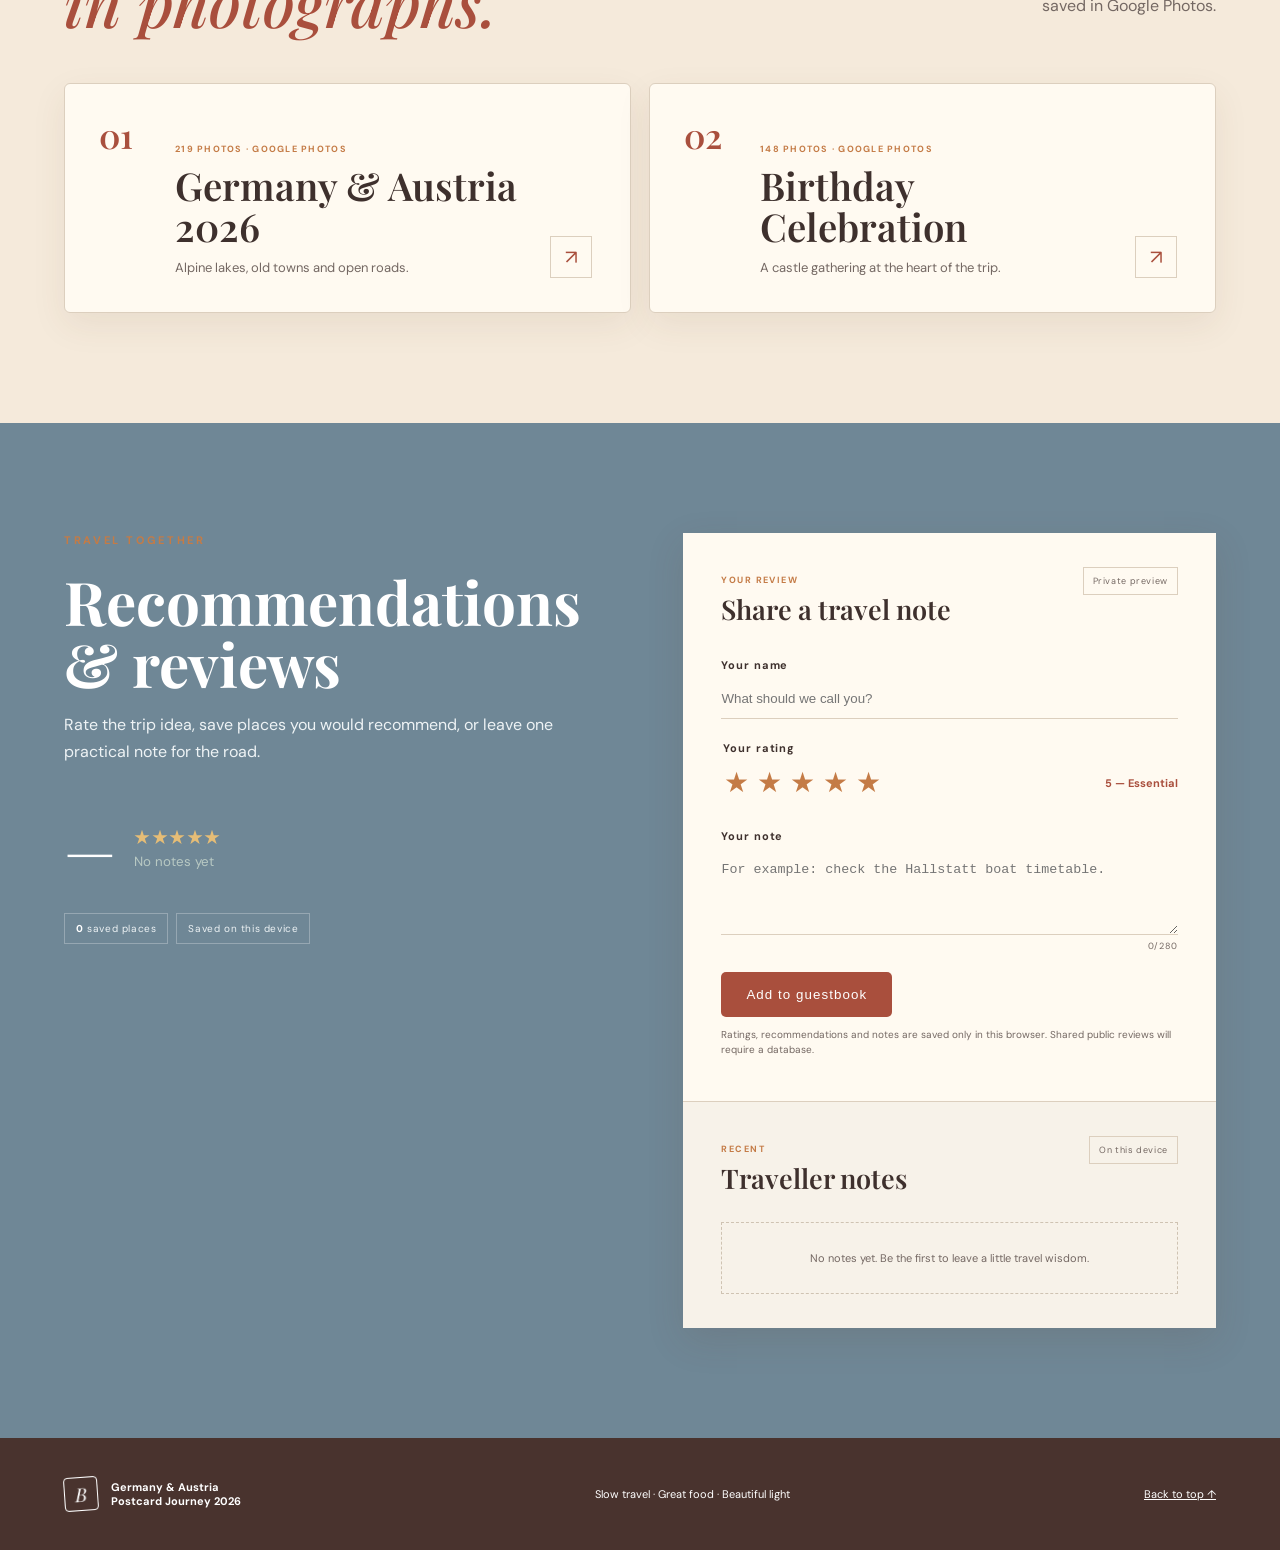
==== commit c77c2e03: "Add Google Photos album links" ====
--- a/index.html
+++ b/index.html
@@ -18,7 +18,7 @@
     <header class="site-header" id="top">
       <a class="brand" href="#top" aria-label="Back to top"><span class="brand-mark">B</span><span>Postcard<br>Journey</span></a>
       <nav aria-label="Main navigation">
-        <a href="#route">The Route</a><a href="#quick-reference">Quick Guide</a><a href="#itinerary">Itinerary</a><a href="#pocket">Pocket List</a><a href="#guestbook">Reviews</a>
+        <a href="#route">The Route</a><a href="#quick-reference">Quick Guide</a><a href="#itinerary">Itinerary</a><a href="#pocket">Pocket List</a><a href="#photos">Photos</a><a href="#guestbook">Reviews</a>
       </nav>
       <button class="menu-btn" aria-label="Open menu" aria-expanded="false">☰</button>
     </header>
@@ -180,6 +180,25 @@
         </article>
       </section>
 
+      <section class="section photo-albums" id="photos">
+        <div class="section-head photo-albums-head">
+          <div><div class="section-kicker">TRIP ALBUMS</div><h2>The journey,<br><em>in photographs.</em></h2></div>
+          <p>Two chapters from the road,<br>saved in Google Photos.</p>
+        </div>
+        <div class="album-link-grid">
+          <a class="album-link" href="https://photos.app.goo.gl/bdegKV33Jj9EhjK18" target="_blank" rel="noopener noreferrer">
+            <span class="album-number">01</span>
+            <span class="album-copy"><small>219 PHOTOS · GOOGLE PHOTOS</small><strong>Germany &amp; Austria 2026</strong><span>Alpine lakes, old towns and open roads.</span></span>
+            <span class="album-arrow" aria-hidden="true">↗</span>
+          </a>
+          <a class="album-link" href="https://photos.app.goo.gl/roez1zvFq7LabnrP8" target="_blank" rel="noopener noreferrer">
+            <span class="album-number">02</span>
+            <span class="album-copy"><small>148 PHOTOS · GOOGLE PHOTOS</small><strong>Birthday Celebration</strong><span>A castle gathering at the heart of the trip.</span></span>
+            <span class="album-arrow" aria-hidden="true">↗</span>
+          </a>
+        </div>
+      </section>
+
       <section class="section guestbook" id="guestbook">
         <div class="guestbook-copy">
           <div class="section-kicker">TRAVEL TOGETHER</div>
@@ -468,4 +487,4 @@
       });
     </script>
   </body>
-</html>+</html>
--- a/assets/manus-inspired.css
+++ b/assets/manus-inspired.css
@@ -462,6 +462,94 @@
   text-underline-offset: 4px;
 }
 
+/* Trip albums connect the finished journey to its full photo archive. */
+.photo-albums {
+  background: var(--cream);
+  border-top: 1px solid var(--line);
+}
+
+.photo-albums .section-head {
+  margin-bottom: 48px;
+}
+
+.photo-albums h2 em {
+  color: var(--forest);
+  font-weight: 500;
+}
+
+.album-link-grid {
+  display: grid;
+  grid-template-columns: repeat(2, minmax(0, 1fr));
+  gap: 18px;
+}
+
+.album-link {
+  min-width: 0;
+  min-height: 230px;
+  display: grid;
+  grid-template-columns: 54px minmax(0, 1fr) 46px;
+  gap: 22px;
+  align-items: end;
+  padding: 34px;
+  border: 1px solid var(--line);
+  border-radius: 6px;
+  background: var(--paper);
+  color: var(--ink);
+  text-decoration: none;
+  box-shadow: 0 12px 35px #5d3b2514;
+  transition: border-color .2s ease, box-shadow .2s ease, transform .2s ease;
+}
+
+.album-link:hover {
+  border-color: #bd9a78;
+  box-shadow: 0 18px 42px #5d3b2524;
+  transform: translateY(-3px);
+}
+
+.album-number {
+  align-self: start;
+  color: var(--forest);
+  font: 600 34px/1 "Playfair Display", serif;
+}
+
+.album-copy {
+  display: grid;
+  gap: 10px;
+}
+
+.album-copy small {
+  color: var(--gold);
+  font-size: 9px;
+  font-weight: 700;
+  letter-spacing: .14em;
+}
+
+.album-copy strong {
+  font: 600 clamp(27px, 3vw, 42px)/1.08 "Playfair Display", serif;
+}
+
+.album-copy > span {
+  color: var(--muted);
+  font-size: 13px;
+  line-height: 1.55;
+}
+
+.album-arrow {
+  width: 42px;
+  height: 42px;
+  display: grid;
+  place-items: center;
+  border: 1px solid var(--line);
+  color: var(--forest);
+  font-size: 20px;
+  transition: background .2s ease, color .2s ease;
+}
+
+.album-link:hover .album-arrow {
+  background: var(--forest);
+  color: #fff;
+}
+
 /* Reviews stay useful in preview mode without implying that local data is public. */
 .guestbook {
   align-items: start;
@@ -623,6 +711,10 @@
 
   .pocket-grid {
     grid-template-columns: repeat(2, minmax(0, 1fr));
+  }
+
+  .album-link-grid {
+    grid-template-columns: 1fr;
   }
 
   .guestbook-copy {
@@ -745,6 +837,30 @@
     min-width: min(82vw, 330px);
     min-height: 420px;
     scroll-snap-align: start;
+  }
+
+  .photo-albums .section-head {
+    gap: 24px;
+  }
+
+  .album-link {
+    min-height: 210px;
+    grid-template-columns: 40px minmax(0, 1fr) 36px;
+    gap: 14px;
+    padding: 25px 20px;
+  }
+
+  .album-number {
+    font-size: 27px;
+  }
+
+  .album-copy strong {
+    font-size: 27px;
+  }
+
+  .album-arrow {
+    width: 36px;
+    height: 36px;
   }
 
   .guestbook-panel form,
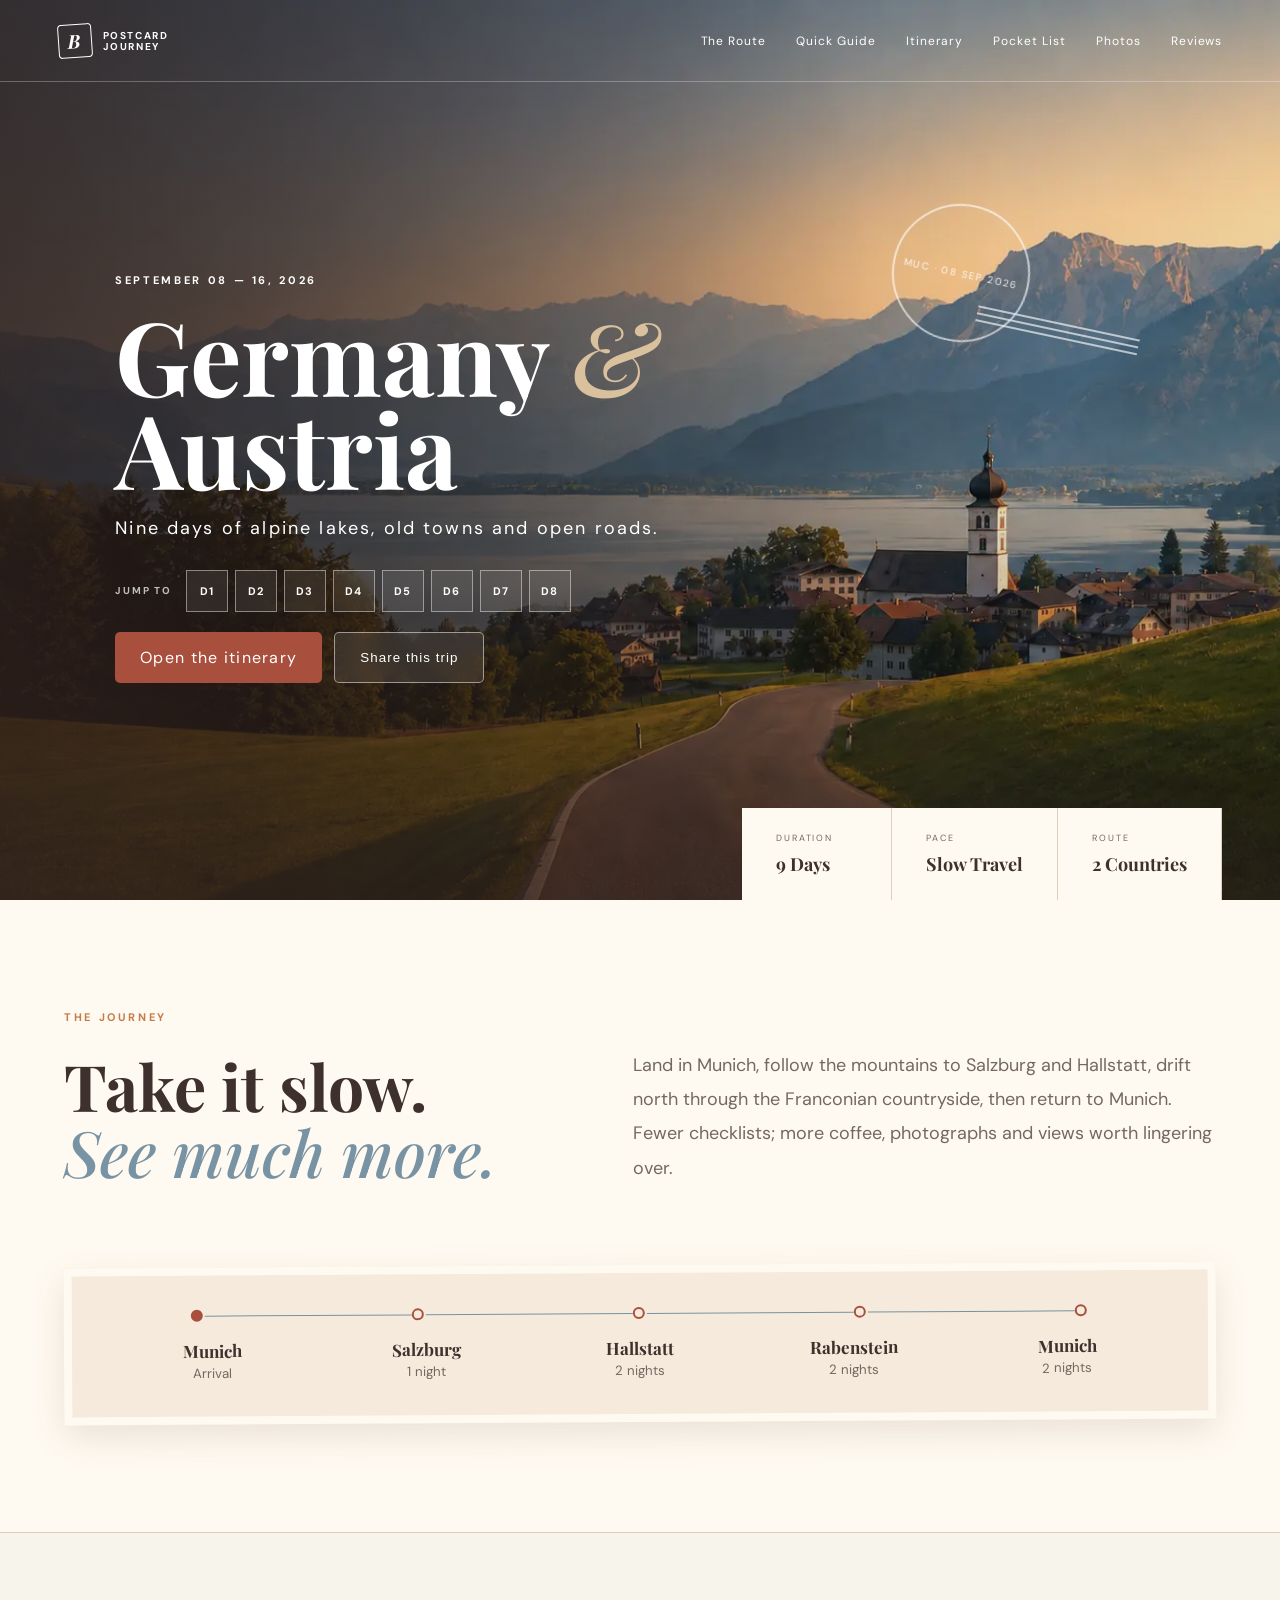
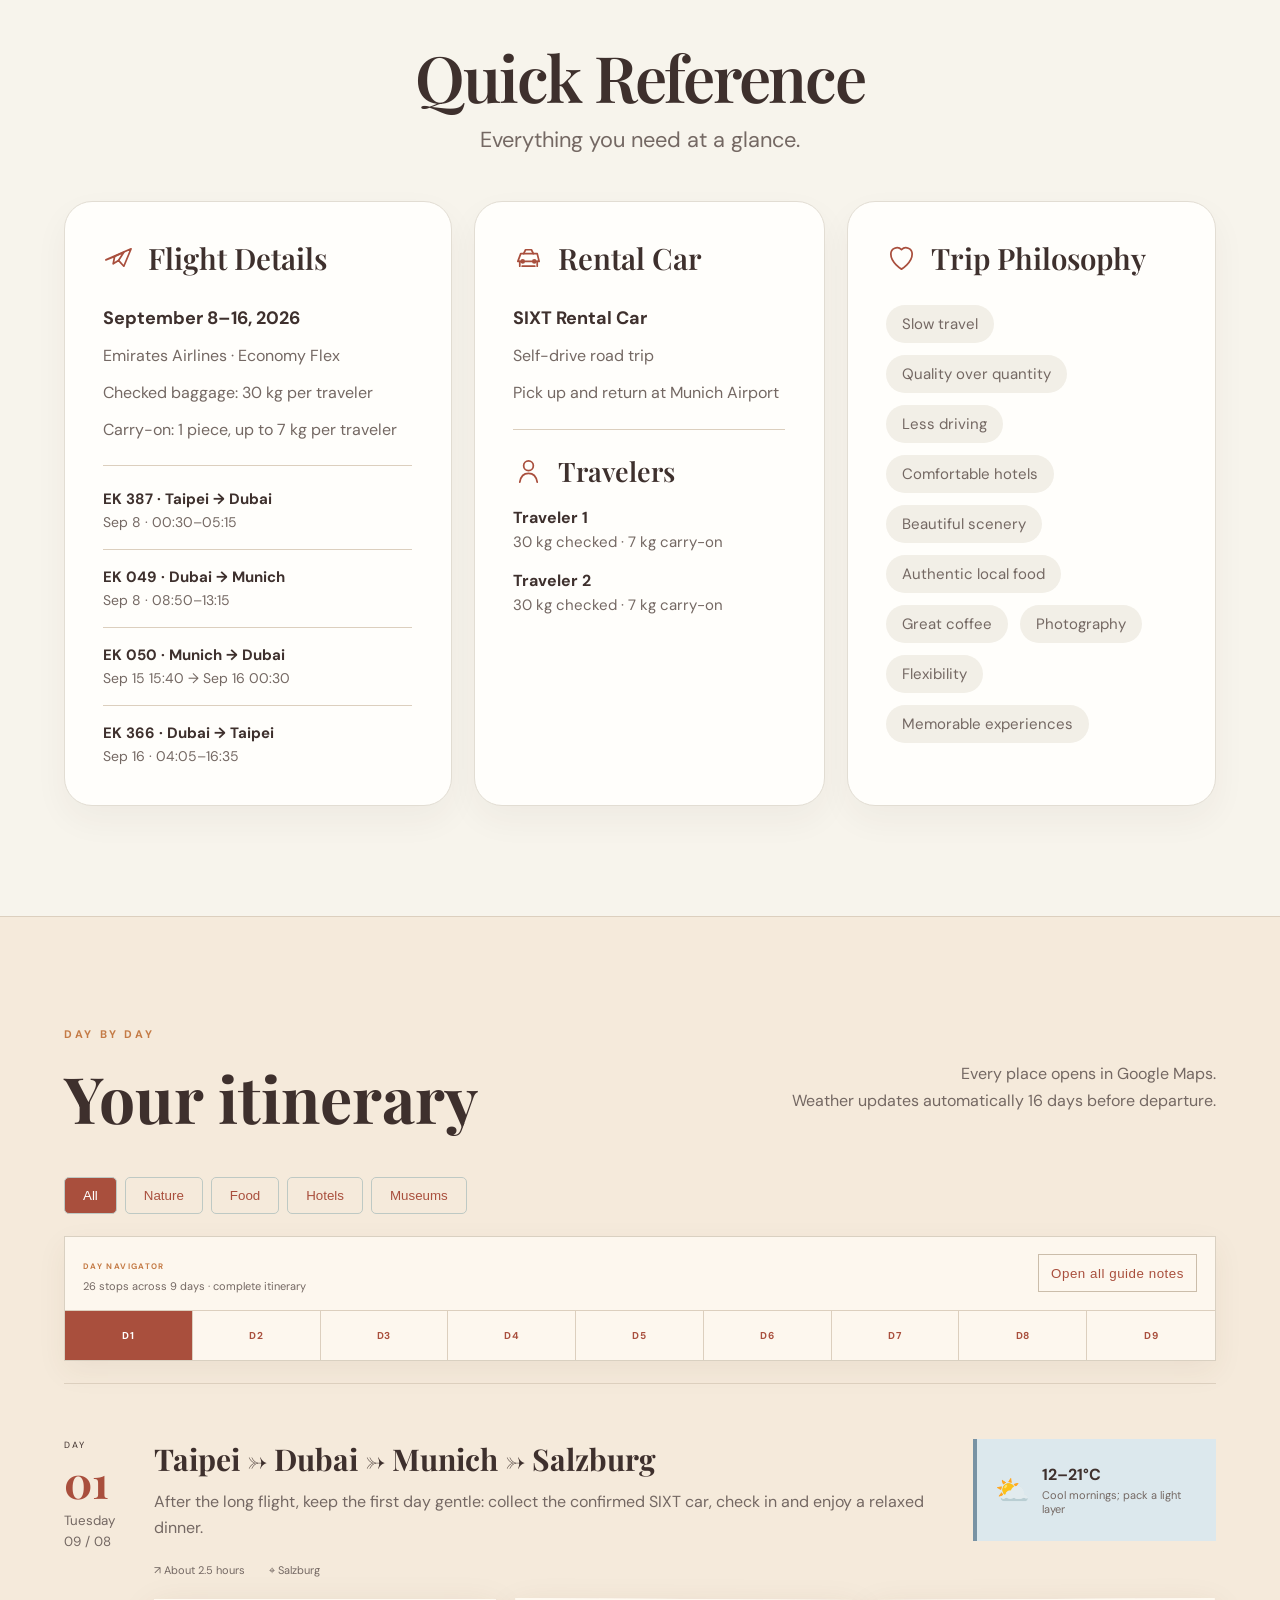
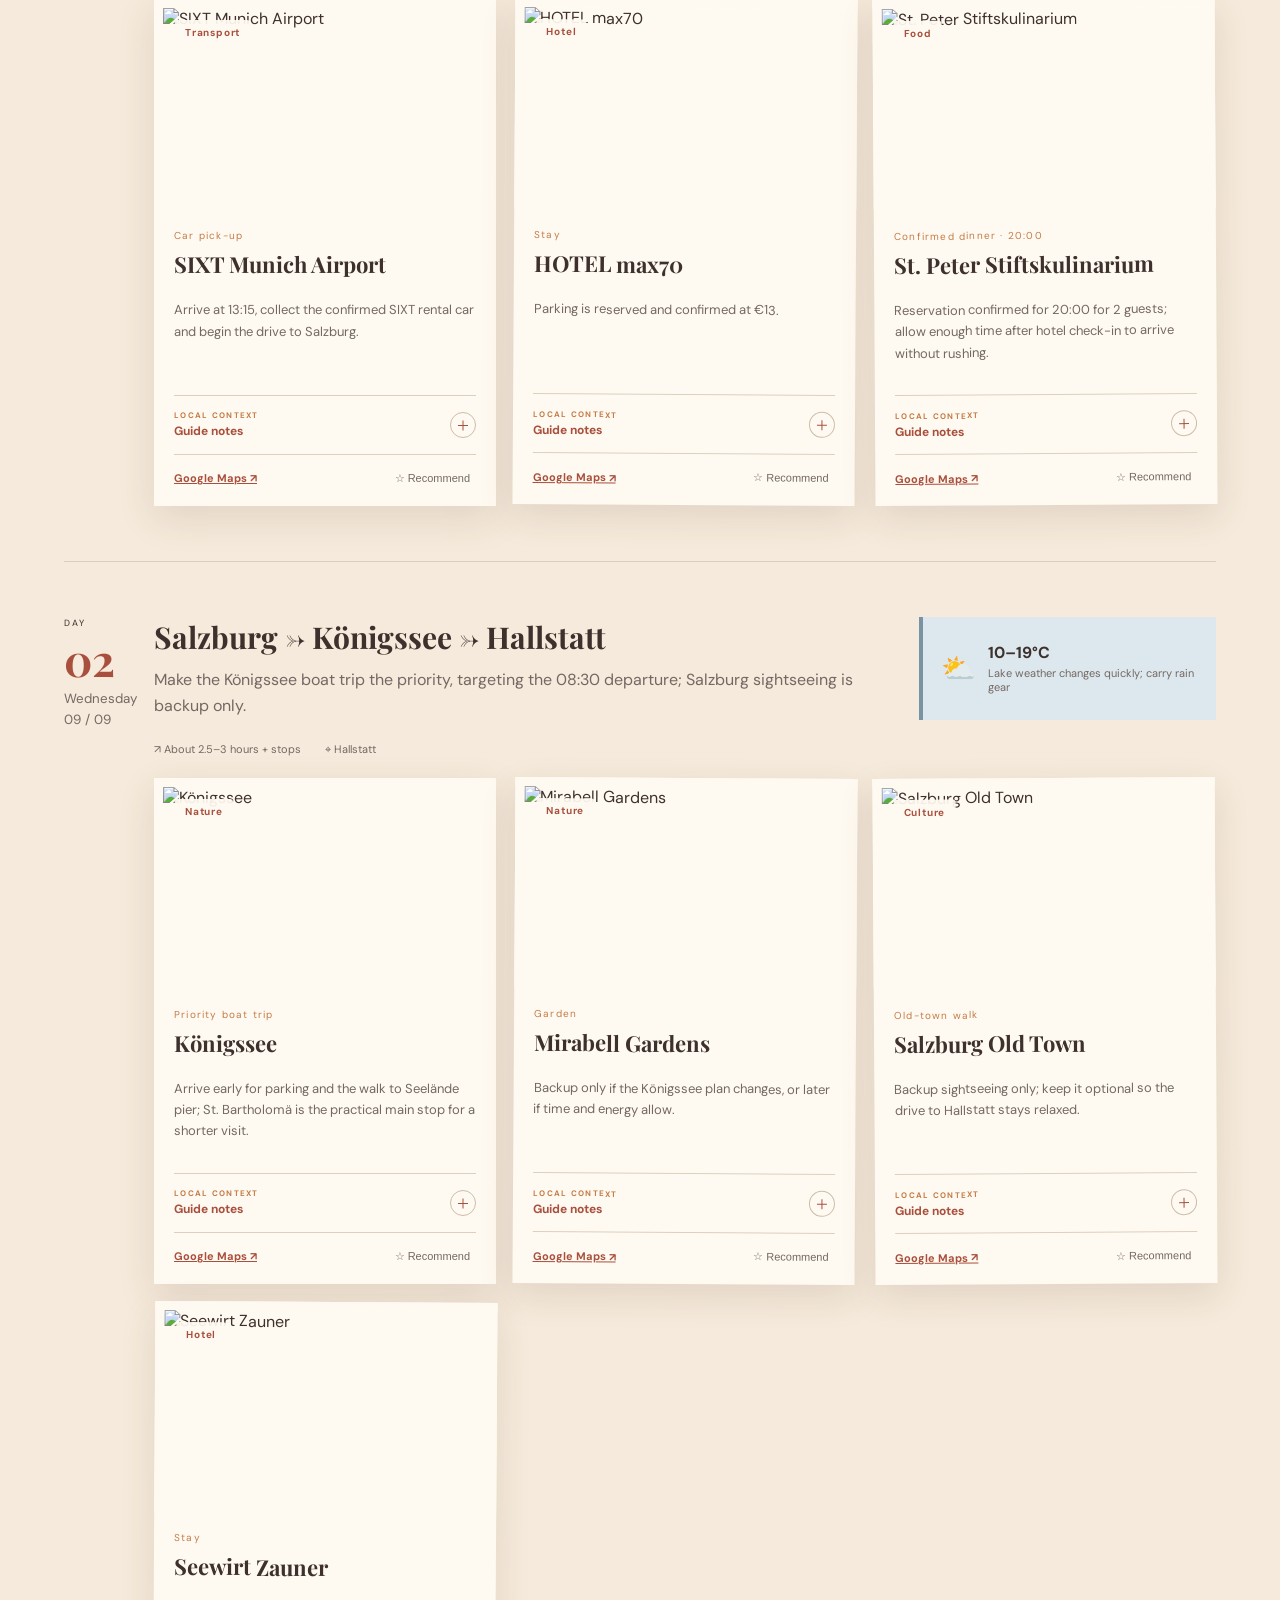
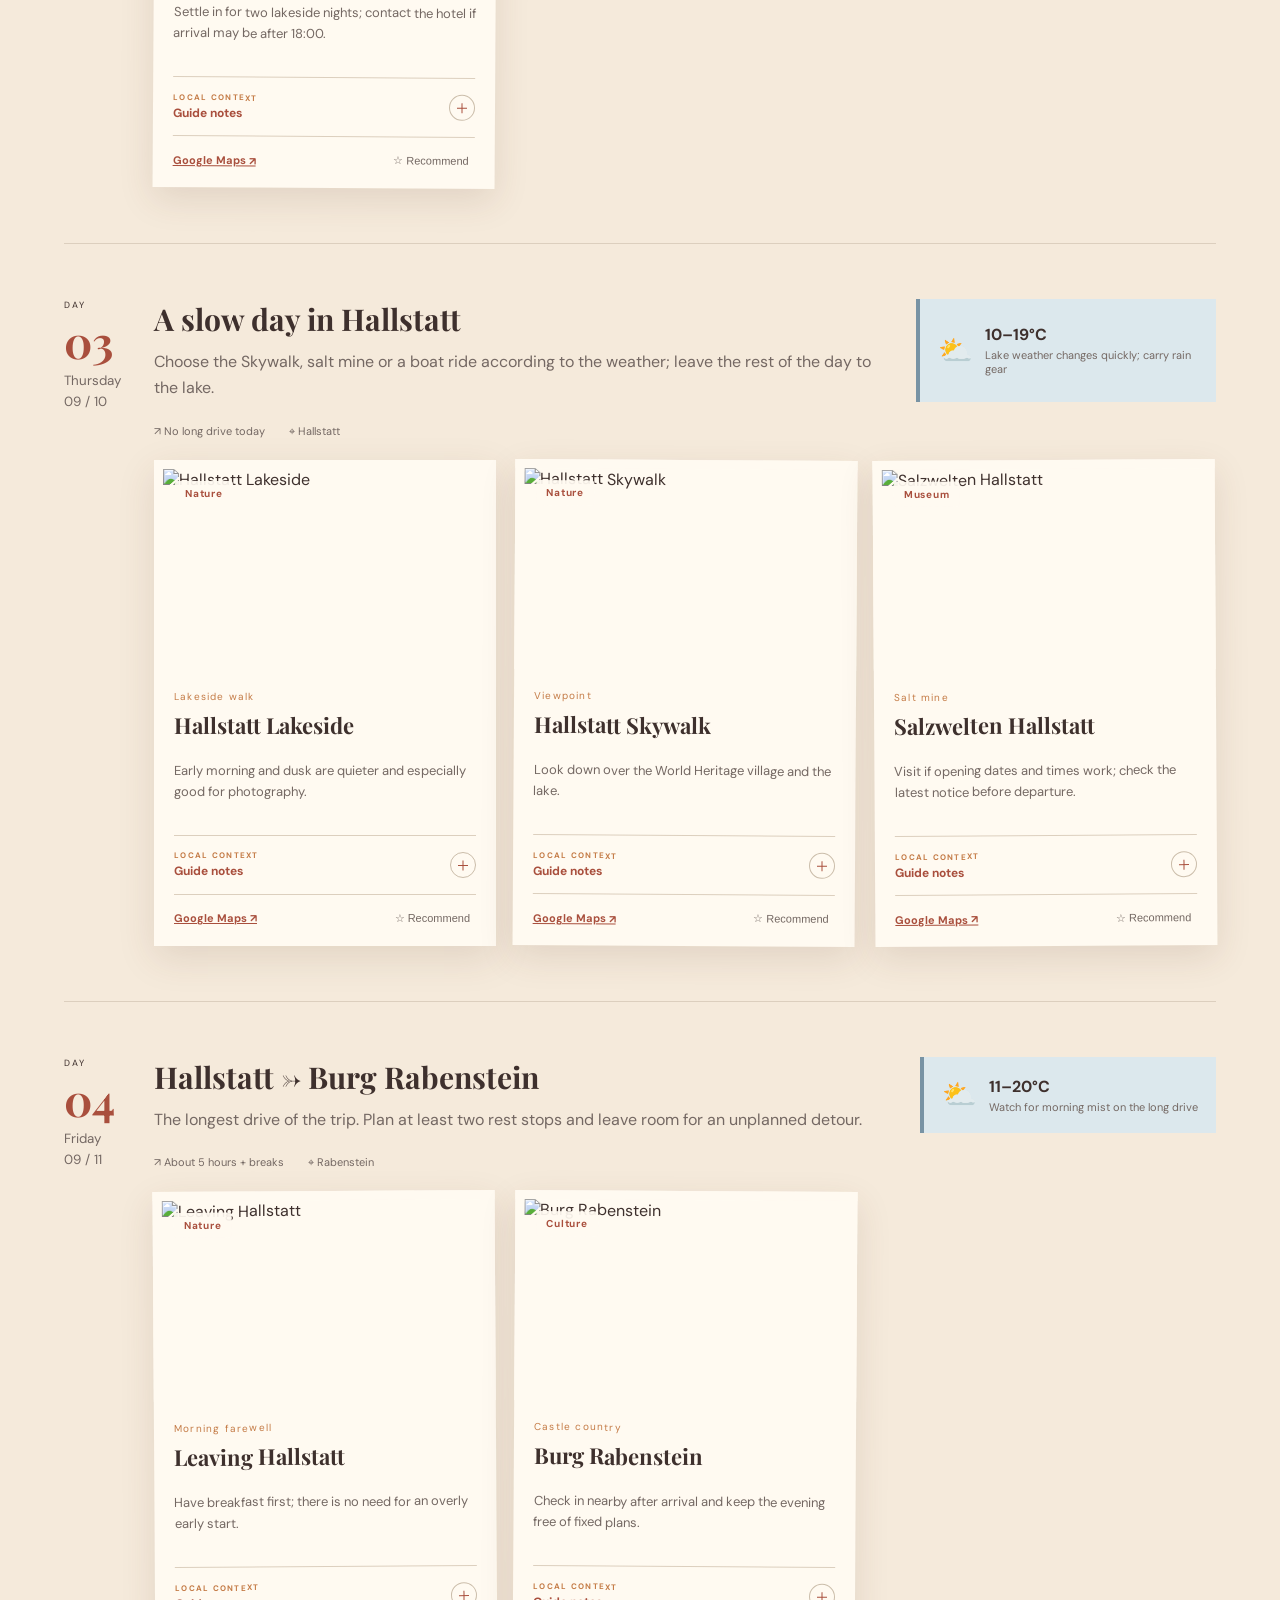
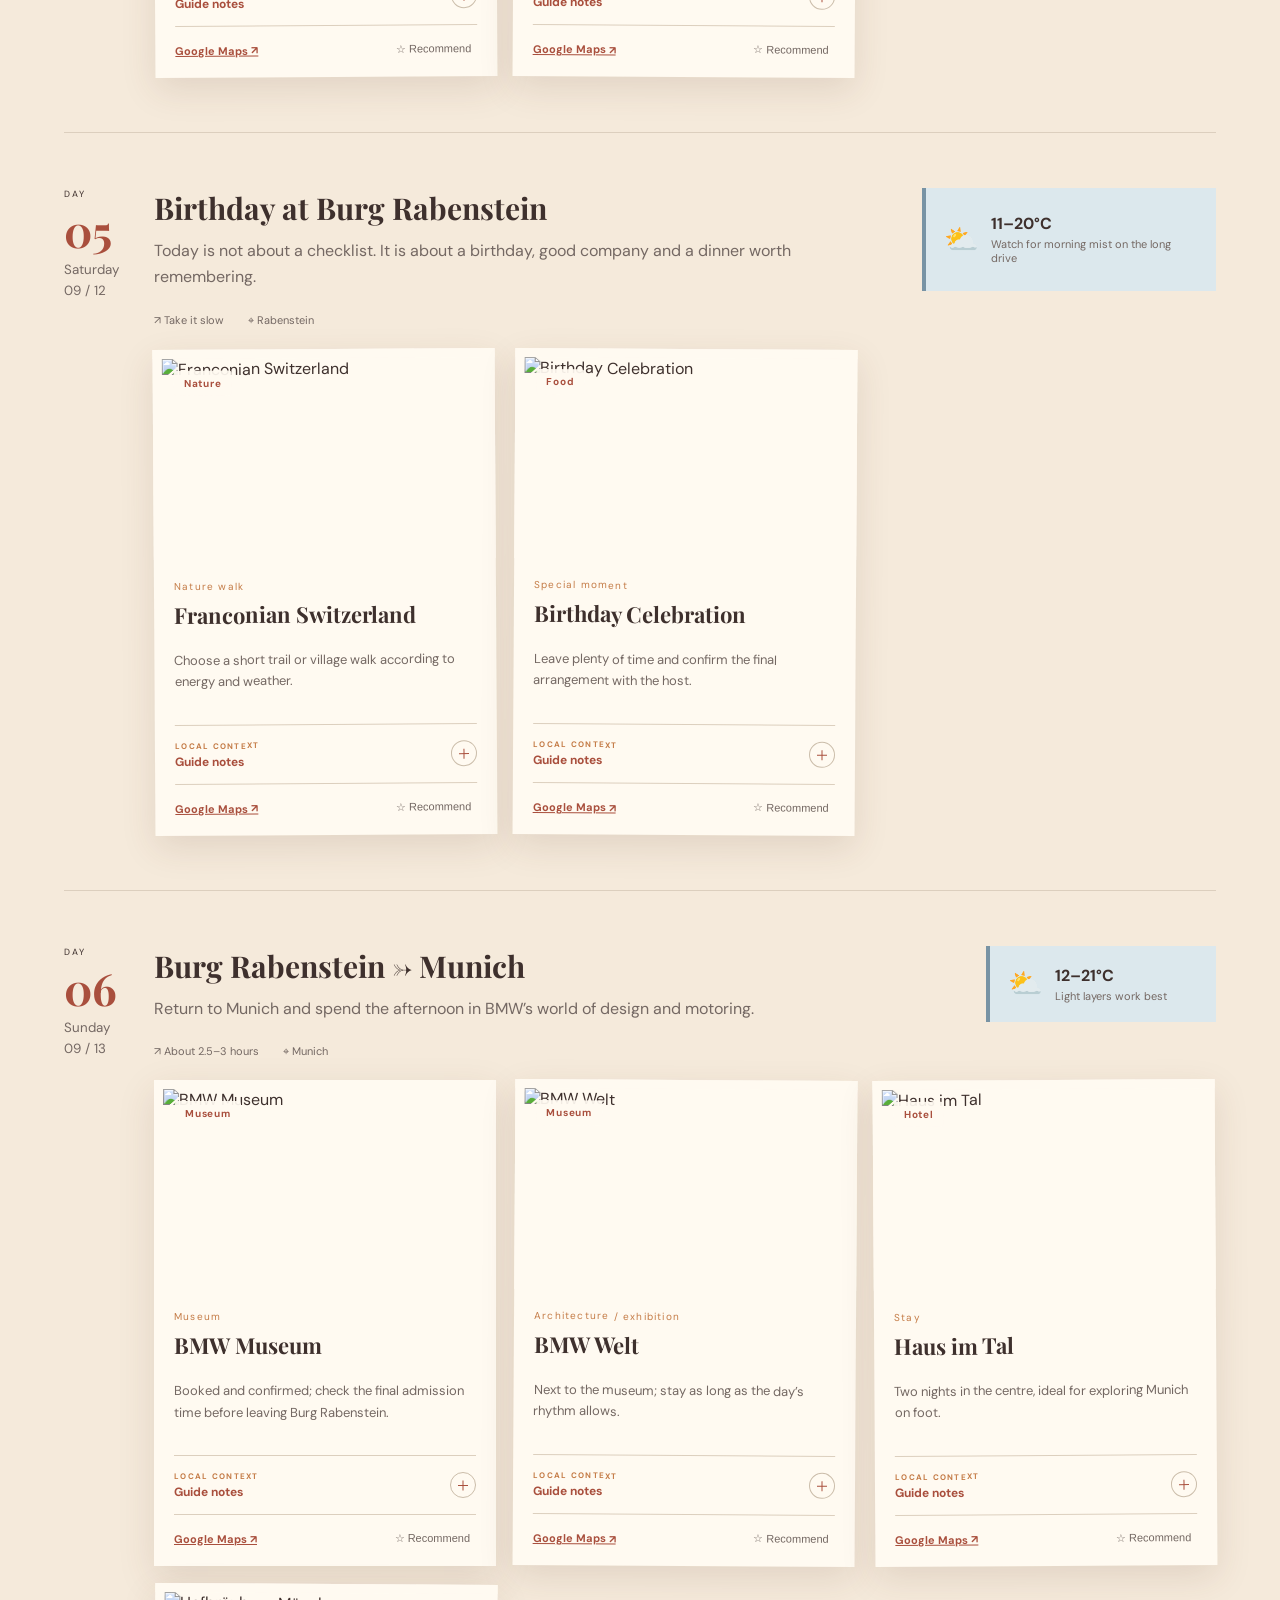
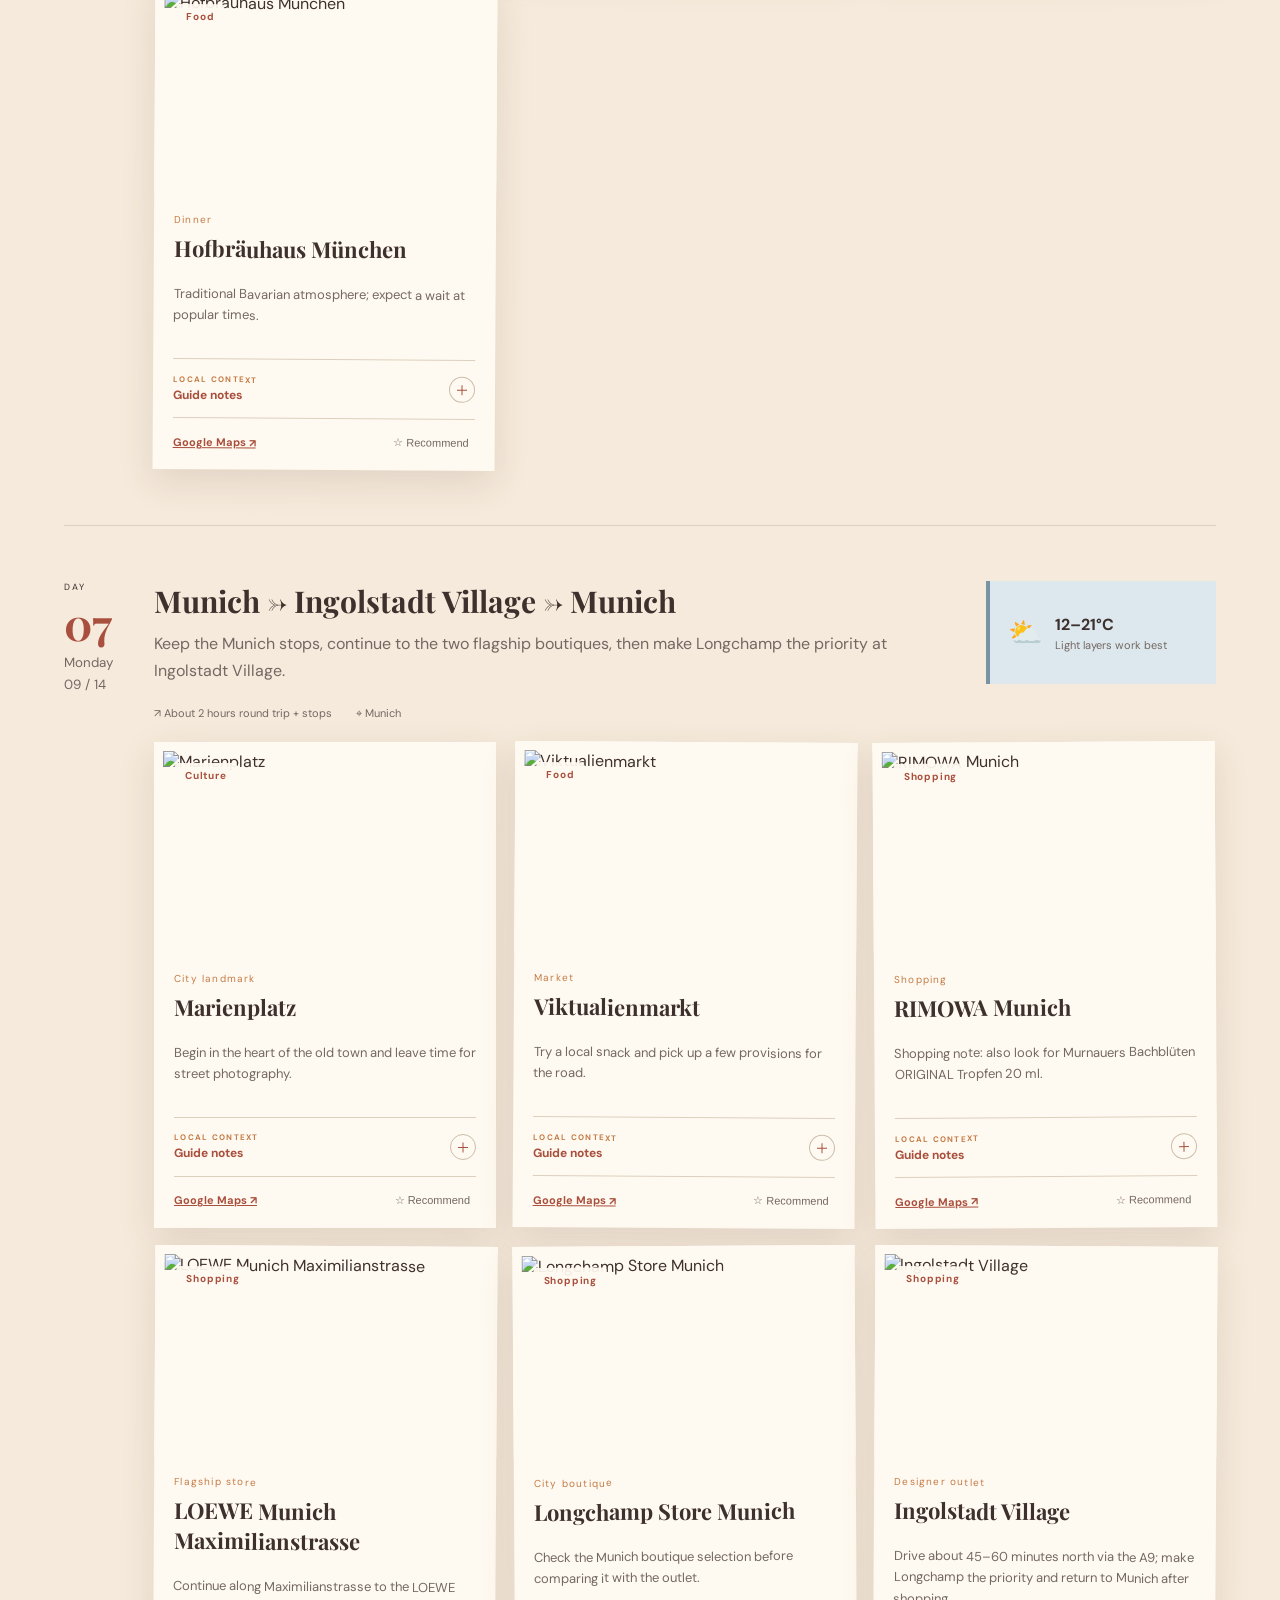
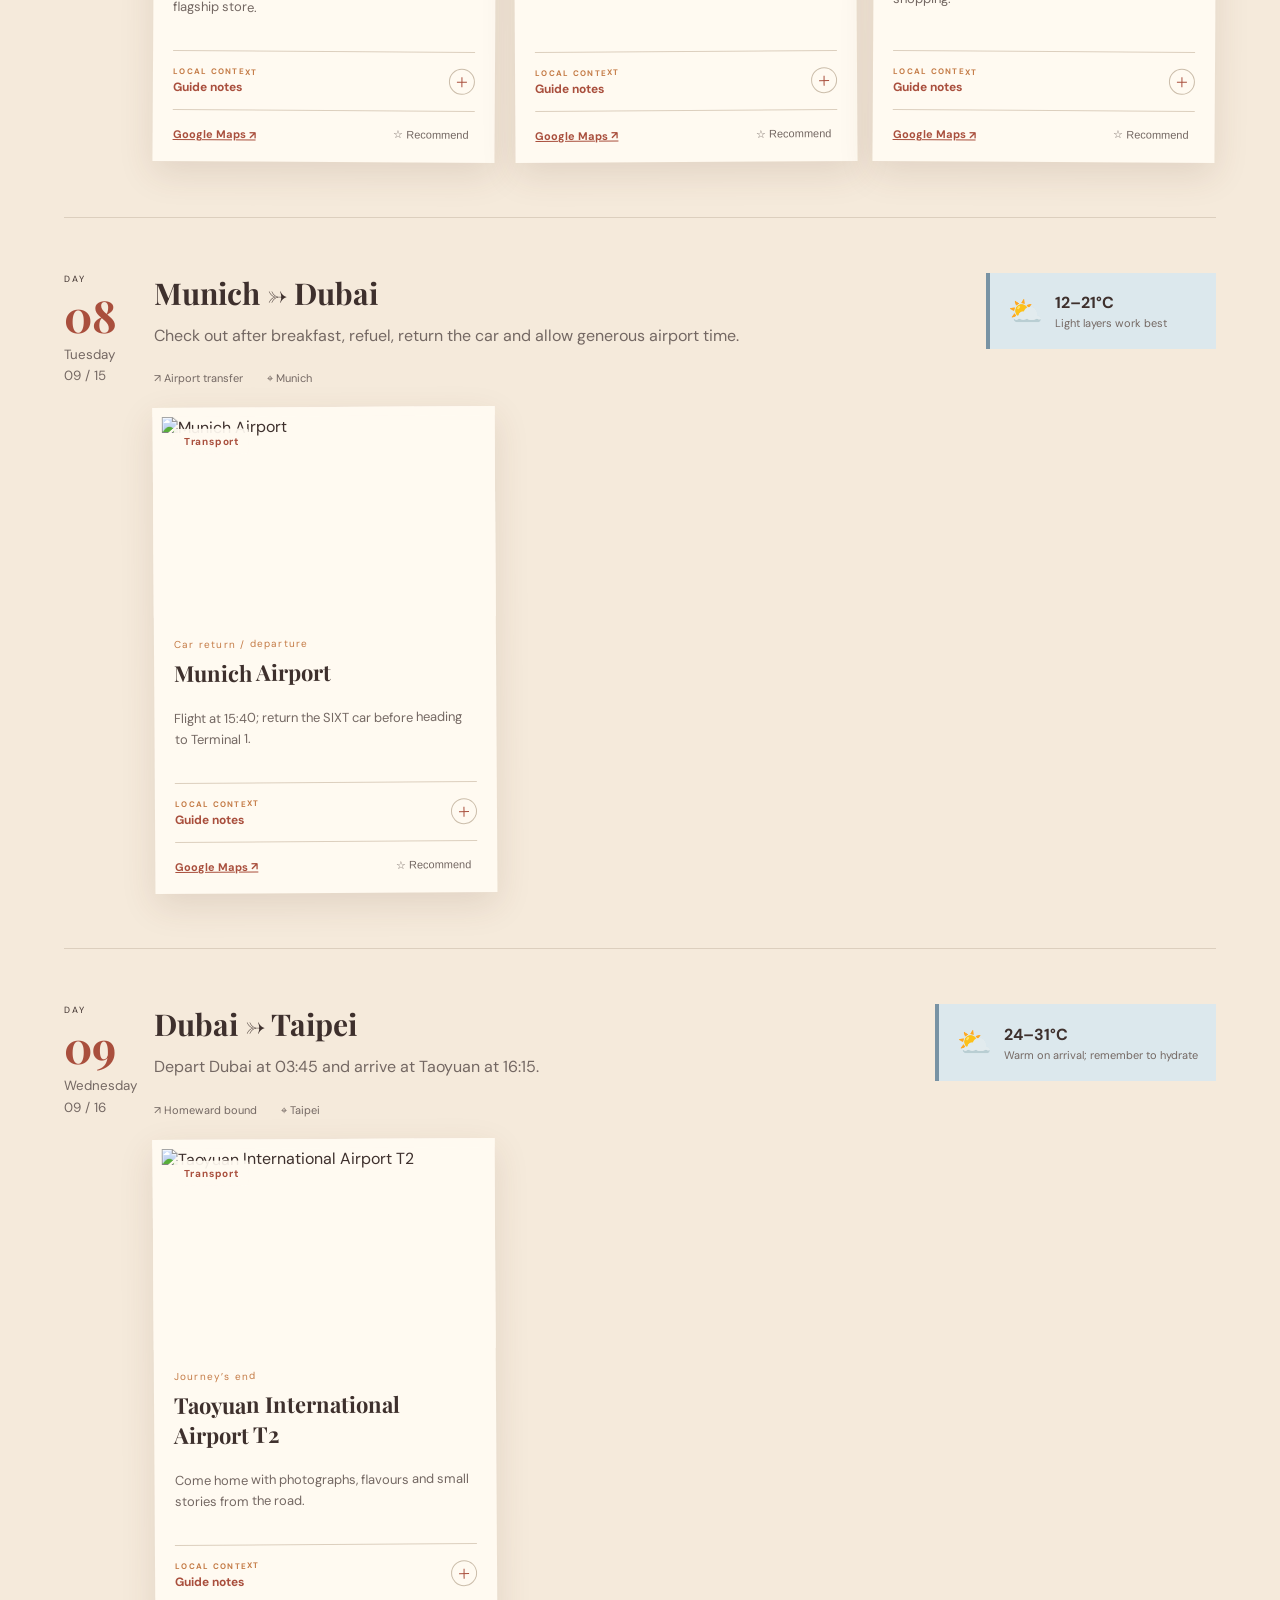
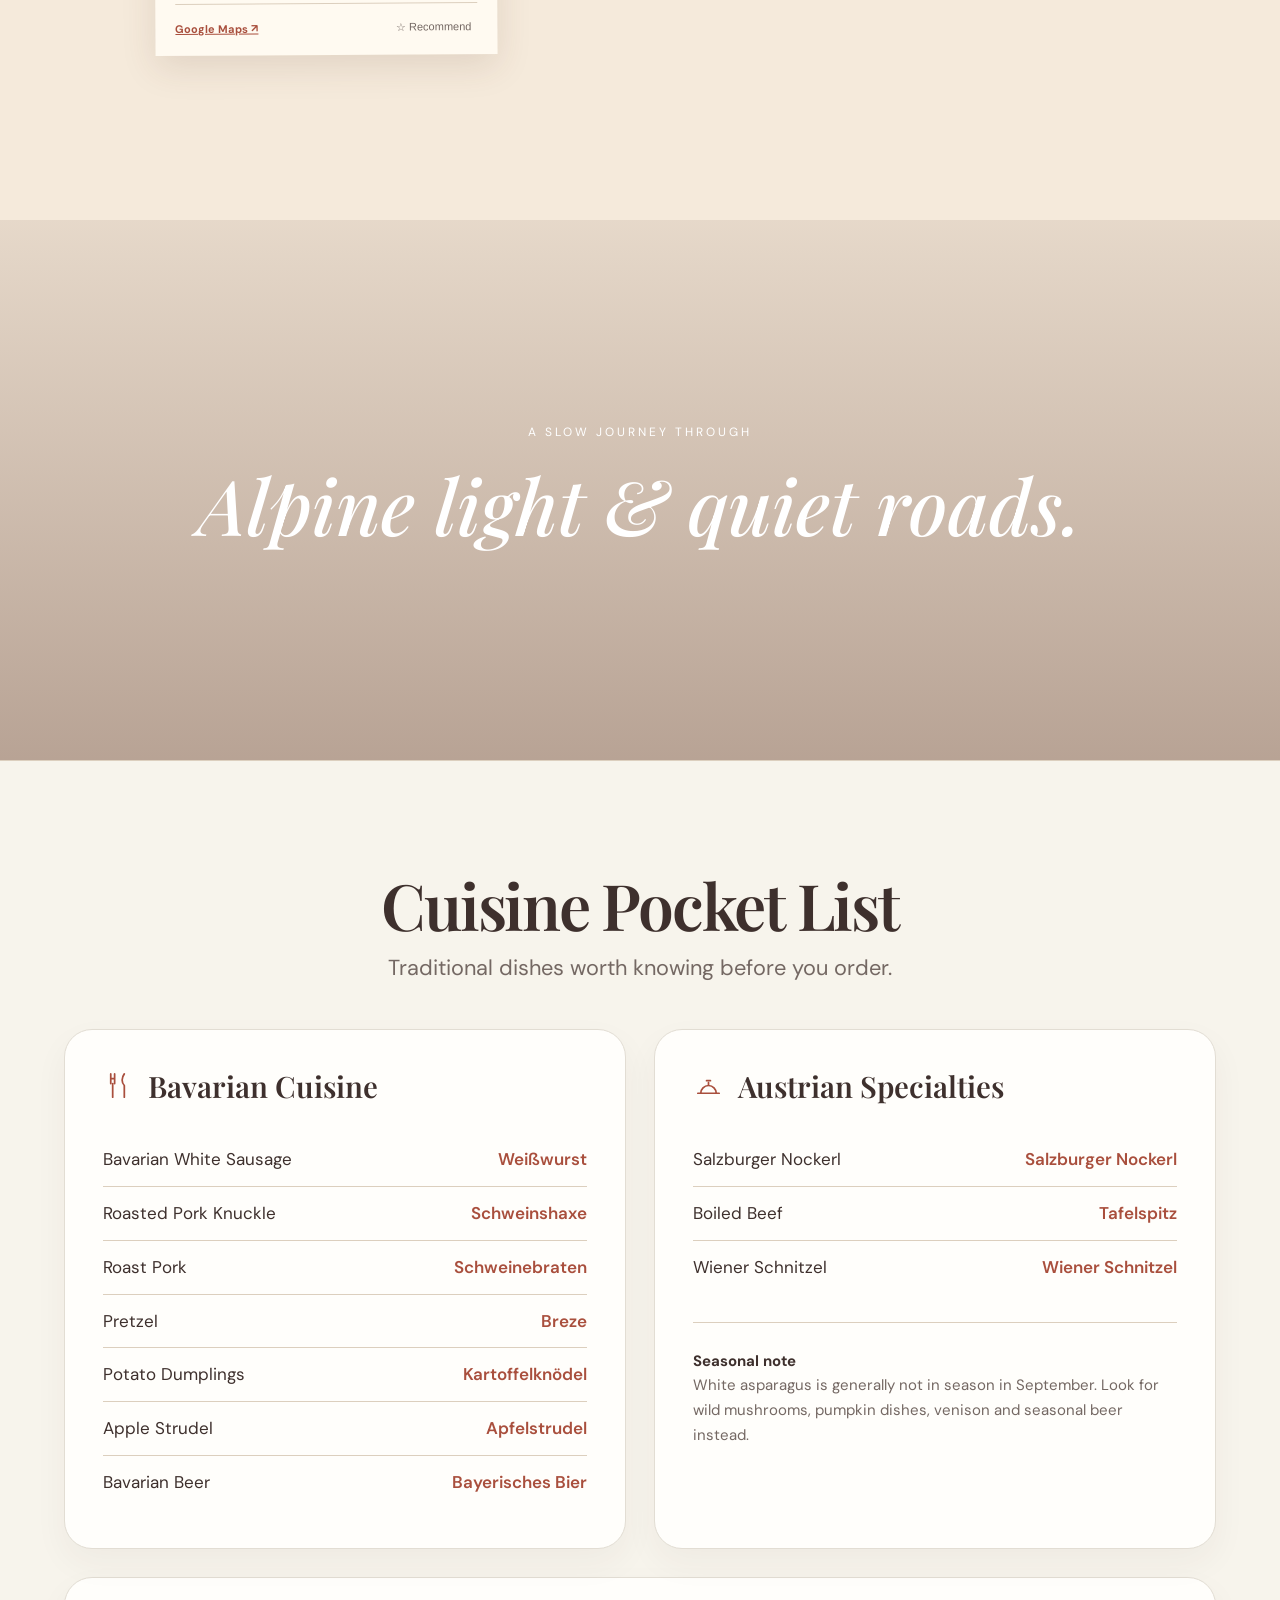
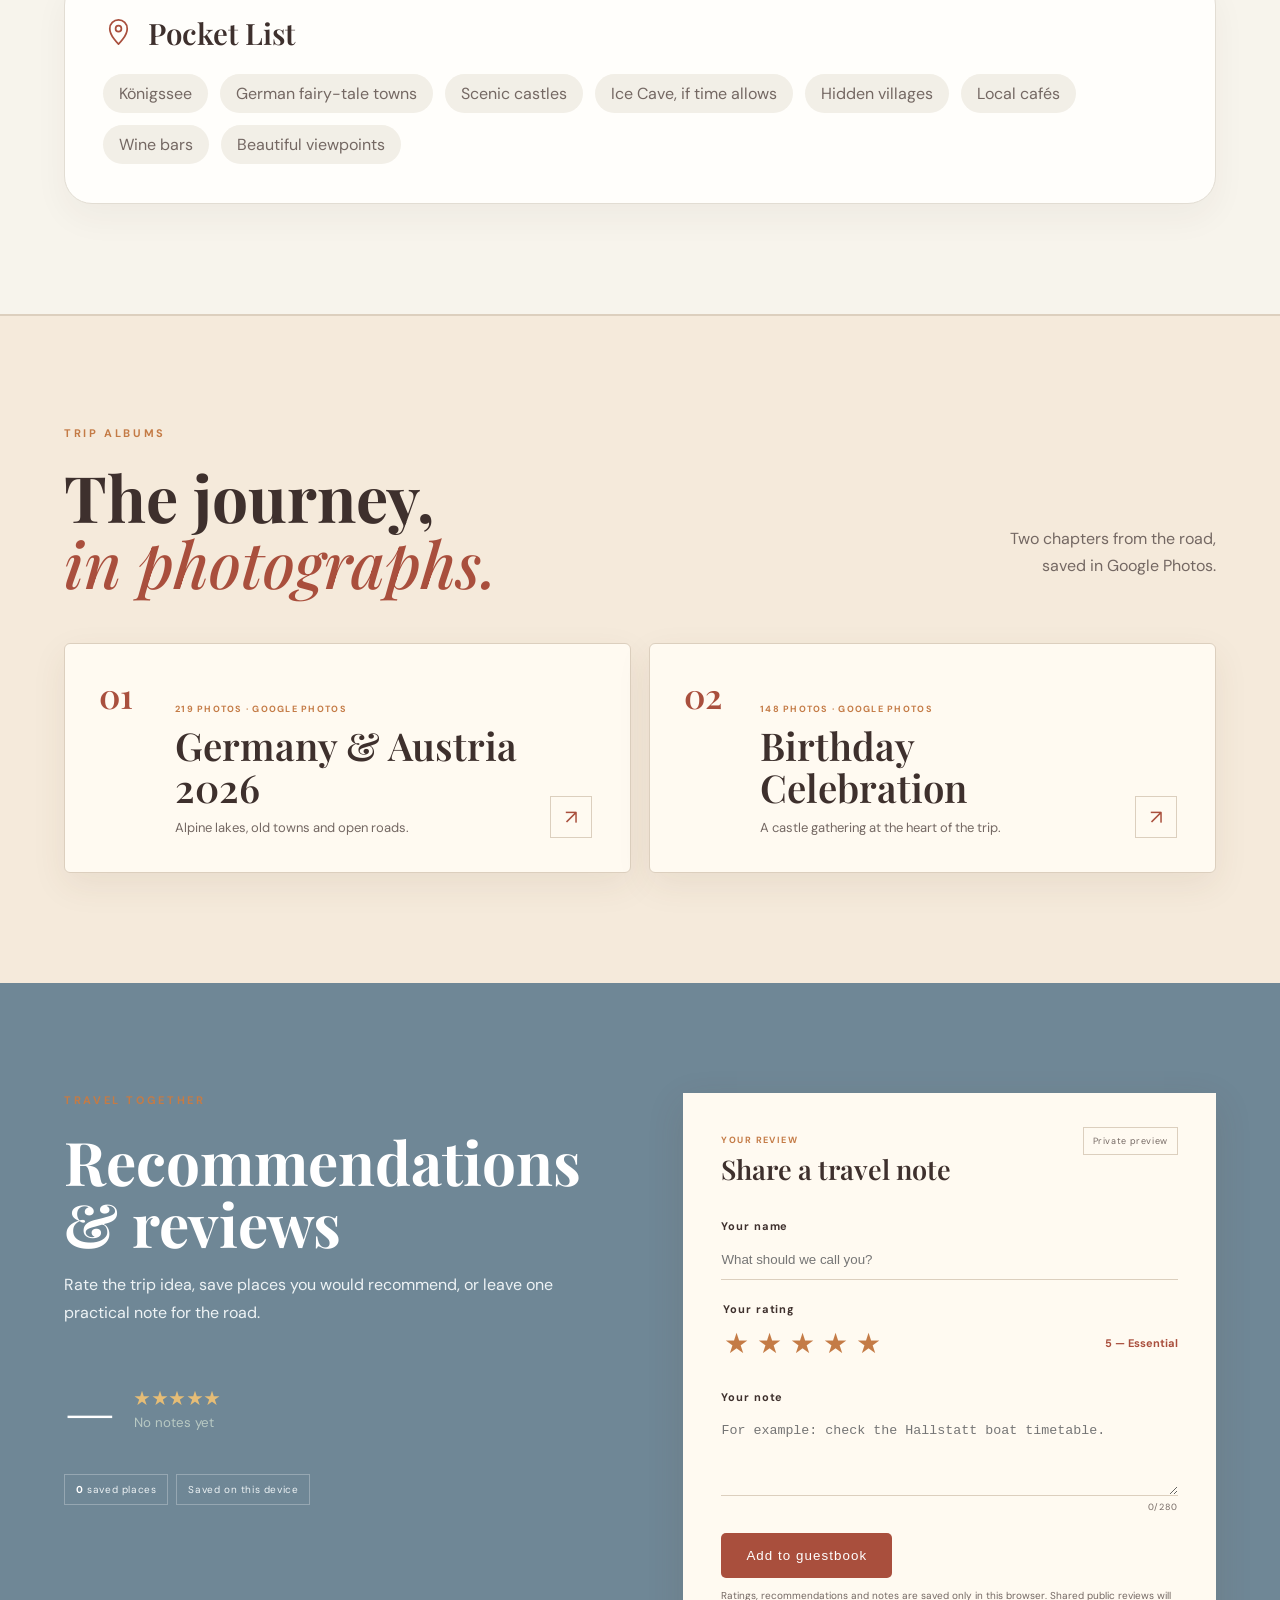
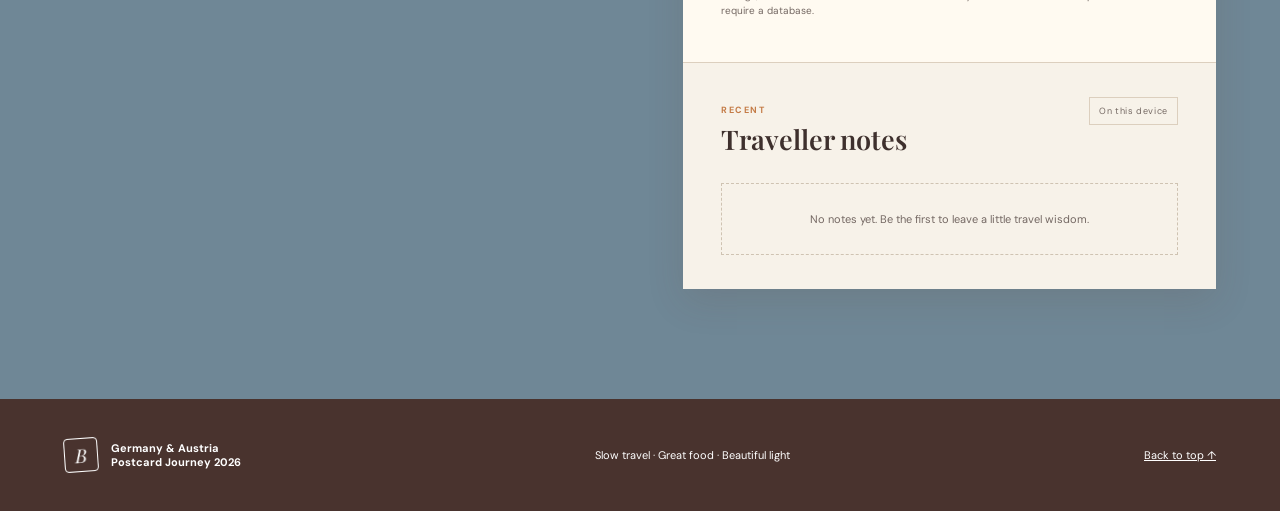
==== commit 95af2ca6: "Add Sep 14 shopping route" ====
--- a/index.html
+++ b/index.html
@@ -12,7 +12,7 @@
     <link rel="preload" as="image" href="/assets/hero-germany-austria-2026.webp" type="image/webp" fetchpriority="high">
     <script type="module" crossorigin src="/assets/index-CGSoxpVX.js?v=hallstatt-photo-20260809"></script>
     <link rel="stylesheet" crossorigin href="/assets/index-CBTEl5Wt.css">
-    <link rel="stylesheet" href="/assets/manus-inspired.css">
+    <link rel="stylesheet" href="/assets/manus-inspired.css?v=photo-albums-20260919">
   </head>
   <body>
     <header class="site-header" id="top">
@@ -322,6 +322,18 @@
             story: 'The stop fits naturally into Munich’s refined shopping district and offers a close look at the brand’s distinctive grooved luggage and construction details.',
             look: 'Bring the exact size, colour and model preferences, compare cabin dimensions carefully and keep the separate pharmacy item on the same shopping checklist.'
           },
+          'LOEWE Munich Maximilianstrasse': {
+            story: 'LOEWE’s Munich flagship sits on Maximilianstrasse, close to the RIMOWA stop, making it an easy continuation of the city shopping route.',
+            look: 'Browse the leather goods and flagship selection, then keep the visit focused so there is enough time for Longchamp and the drive north.'
+          },
+          'Longchamp Store Munich': {
+            story: 'The Munich Longchamp boutique is on Residenzstrasse near the old town and is the city-centre comparison stop before visiting the outlet.',
+            look: 'Note preferred colours, sizes and models here, then compare the available selection and pricing at Ingolstadt Village.'
+          },
+          'Ingolstadt Village': {
+            story: 'This open-air designer outlet is about 45 minutes north of Munich via the A9 and brings more than 100 boutiques together in one walkable setting.',
+            look: 'Make Longchamp the priority, photograph product details before deciding and leave enough time for the return drive to Munich.'
+          },
           'Munich Airport': {
             story: 'The final Germany stop is a sequence rather than a single place: refuel, document the car return, check in and move through security with enough time to stay unhurried.',
             look: 'Follow the rental-return signs before the terminal signs and keep the fuel receipt and return confirmation until the trip is complete.'
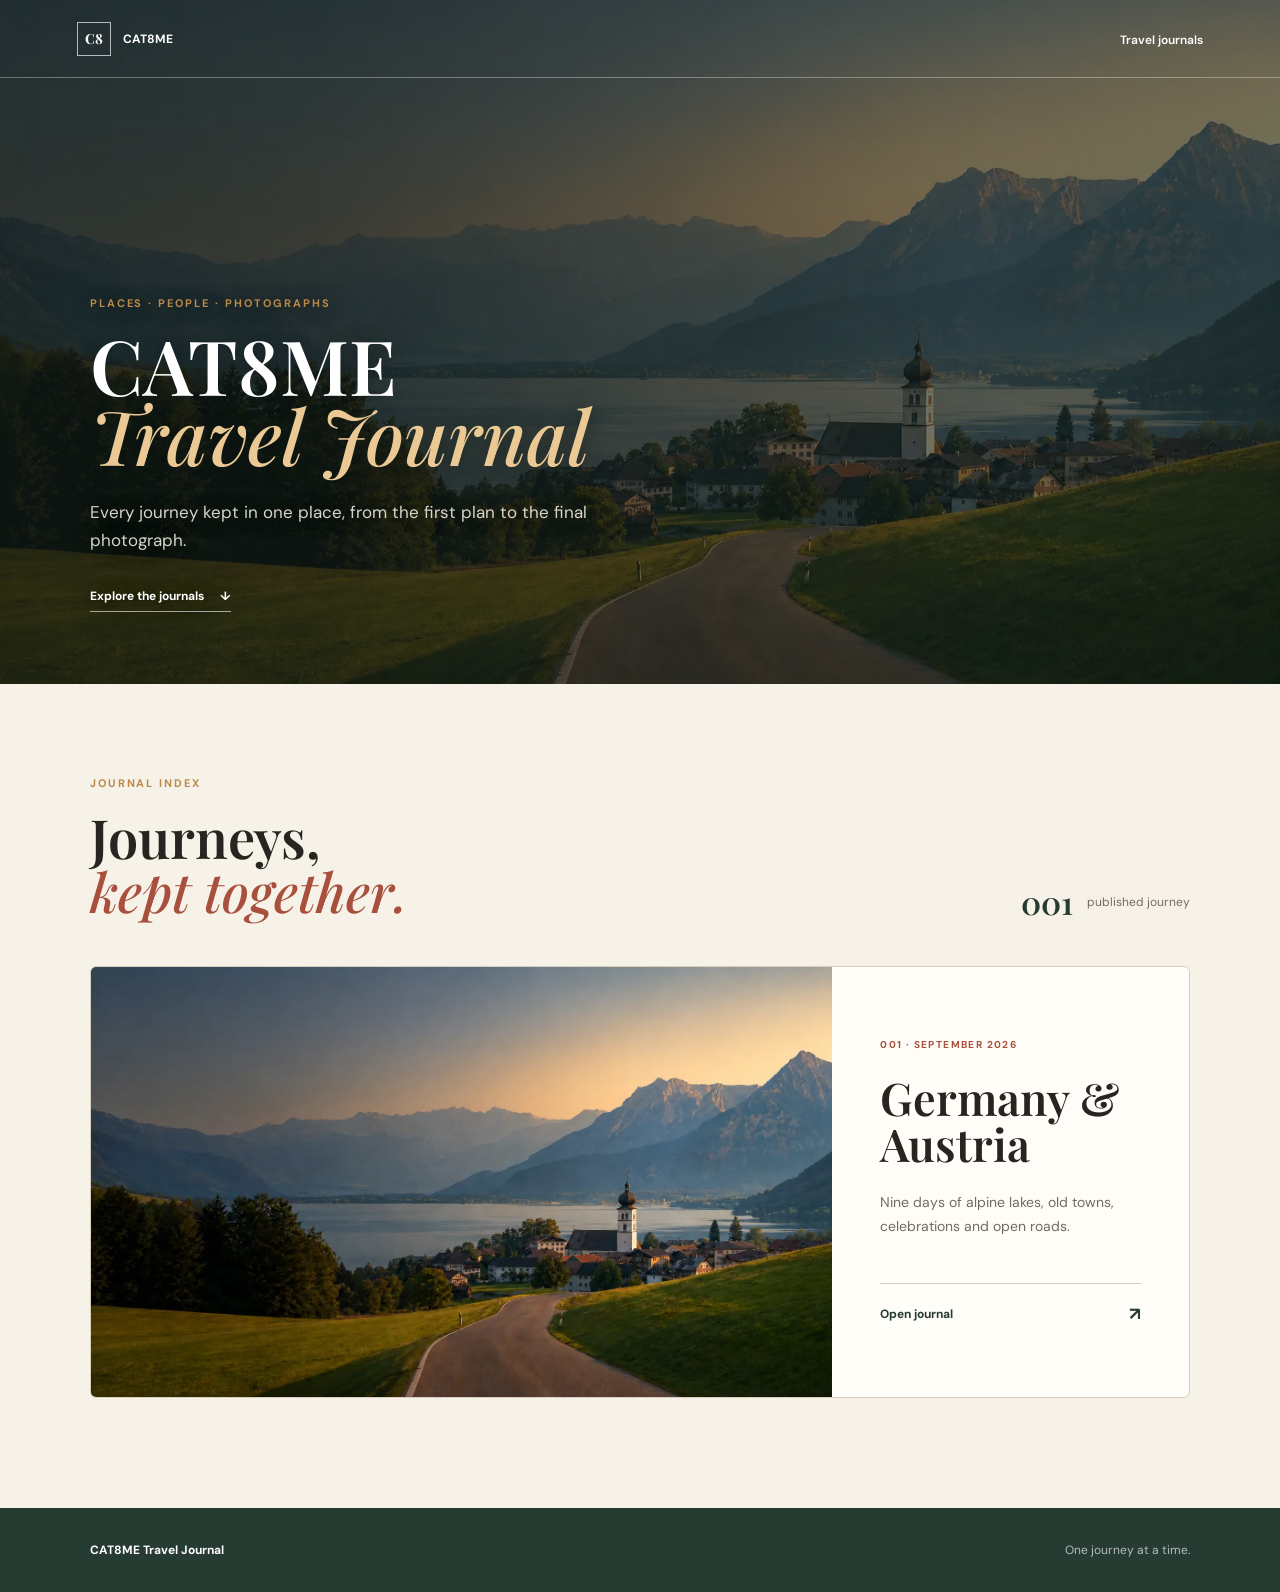
==== commit c3f99865: "Create numbered travel journal hub" ====
--- a/index.html
+++ b/index.html
@@ -3,500 +3,55 @@
   <head>
     <meta charset="UTF-8" />
     <meta name="viewport" content="width=device-width, initial-scale=1.0" />
-    <meta name="description" content="A nine-day postcard journey through Germany and Austria in September 2026." />
-    <meta name="theme-color" content="#a94f3d" />
-    <title>Postcard Journey · Germany & Austria 2026</title>
+    <meta name="description" content="CAT8ME Travel Journal — itineraries, photographs and memories from every journey." />
+    <meta name="theme-color" content="#26322d" />
+    <title>CAT8ME Travel Journal</title>
     <link rel="preconnect" href="https://fonts.googleapis.com">
     <link rel="preconnect" href="https://fonts.gstatic.com" crossorigin>
-    <link href="https://fonts.googleapis.com/css2?family=DM+Sans:wght@400;500;600;700&family=Noto+Sans+TC:wght@400;500;600;700&family=Playfair+Display:ital,wght@0,600;1,500&display=swap" rel="stylesheet">
-    <link rel="preload" as="image" href="/assets/hero-germany-austria-2026.webp" type="image/webp" fetchpriority="high">
-    <script type="module" crossorigin src="/assets/index-CGSoxpVX.js?v=hallstatt-photo-20260809"></script>
-    <link rel="stylesheet" crossorigin href="/assets/index-CBTEl5Wt.css">
-    <link rel="stylesheet" href="/assets/manus-inspired.css?v=photo-albums-20260919">
+    <link href="https://fonts.googleapis.com/css2?family=DM+Sans:wght@400;500;600;700&family=Playfair+Display:ital,wght@0,600;1,500&display=swap" rel="stylesheet">
+    <link rel="preload" as="image" href="./trips/001-2026-09-germany-austria/assets/hero-germany-austria-2026.webp" type="image/webp" fetchpriority="high">
+    <link rel="stylesheet" href="./hub.css?v=20260920">
+    <script>
+      const legacySections = new Set(['#route', '#quick-reference', '#itinerary', '#pocket', '#photos', '#guestbook']);
+      if (legacySections.has(window.location.hash)) {
+        window.location.replace(`./trips/001-2026-09-germany-austria/${window.location.hash}`);
+      }
+    </script>
   </head>
   <body>
-    <header class="site-header" id="top">
-      <a class="brand" href="#top" aria-label="Back to top"><span class="brand-mark">B</span><span>Postcard<br>Journey</span></a>
-      <nav aria-label="Main navigation">
-        <a href="#route">The Route</a><a href="#quick-reference">Quick Guide</a><a href="#itinerary">Itinerary</a><a href="#pocket">Pocket List</a><a href="#photos">Photos</a><a href="#guestbook">Reviews</a>
-      </nav>
-      <button class="menu-btn" aria-label="Open menu" aria-expanded="false">☰</button>
+    <header class="site-header">
+      <a class="brand" href="#top" aria-label="Back to top"><span>C8</span> CAT8ME</a>
+      <nav aria-label="Main navigation"><a href="#trips">Travel journals</a></nav>
     </header>
 
-    <main>
-      <section class="hero">
-        <div class="hero-shade"></div>
-        <div class="hero-content reveal">
-          <p class="eyebrow">SEPTEMBER 08 — 16, 2026</p>
-          <div class="postmark">MUC · 08 SEP 2026</div>
-          <h1>Germany <i>&</i> Austria</h1>
-          <p class="hero-sub">Nine days of alpine lakes, old towns and open roads.</p>
-          <nav class="day-jump" aria-label="Jump to a trip day">
-            <span>Jump to</span>
-            <div>
-              <a href="#day-1" aria-label="Jump to day 1">D1</a>
-              <a href="#day-2" aria-label="Jump to day 2">D2</a>
-              <a href="#day-3" aria-label="Jump to day 3">D3</a>
-              <a href="#day-4" aria-label="Jump to day 4">D4</a>
-              <a href="#day-5" aria-label="Jump to day 5">D5</a>
-              <a href="#day-6" aria-label="Jump to day 6">D6</a>
-              <a href="#day-7" aria-label="Jump to day 7">D7</a>
-              <a href="#day-8" aria-label="Jump to day 8">D8</a>
-            </div>
-          </nav>
-          <div class="hero-actions"><a class="button primary" href="#itinerary">Open the itinerary</a><button class="button glass" id="share-trip">Share this trip</button></div>
-        </div>
-        <div class="hero-facts" aria-label="Trip summary">
-          <div><small>DURATION</small><strong>9 Days</strong></div>
-          <div><small>PACE</small><strong>Slow Travel</strong></div>
-          <div><small>ROUTE</small><strong>2 Countries</strong></div>
+    <main id="top">
+      <section class="hero" aria-labelledby="page-title">
+        <div class="hero-copy">
+          <p class="eyebrow">PLACES · PEOPLE · PHOTOGRAPHS</p>
+          <h1 id="page-title">CAT8ME<br><em>Travel Journal</em></h1>
+          <p>Every journey kept in one place, from the first plan to the final photograph.</p>
+          <a class="hero-link" href="#trips">Explore the journals <span aria-hidden="true">↓</span></a>
         </div>
       </section>
 
-      <section class="intro section" id="route">
-        <div class="section-kicker">THE JOURNEY</div>
-        <div class="intro-grid">
-          <div><h2>Take it slow.<br><em>See much more.</em></h2></div>
-          <div><p class="lead">Land in Munich, follow the mountains to Salzburg and Hallstatt, drift north through the Franconian countryside, then return to Munich. Fewer checklists; more coffee, photographs and views worth lingering over.</p></div>
-        </div>
-        <div class="route-card">
-          <div class="route-line"><span class="route-dot active"></span><span></span><span class="route-dot"></span><span></span><span class="route-dot"></span><span></span><span class="route-dot"></span><span></span><span class="route-dot"></span></div>
-          <div class="route-labels"><div><b>Munich</b><small>Arrival</small></div><div><b>Salzburg</b><small>1 night</small></div><div><b>Hallstatt</b><small>2 nights</small></div><div><b>Rabenstein</b><small>2 nights</small></div><div><b>Munich</b><small>2 nights</small></div></div>
-        </div>
-      </section>
+      <section class="trip-index" id="trips" aria-labelledby="trip-index-title">
+        <header class="section-head">
+          <div><p class="eyebrow">JOURNAL INDEX</p><h2 id="trip-index-title">Journeys,<br><em>kept together.</em></h2></div>
+          <p class="index-count"><strong>001</strong><span>published journey</span></p>
+        </header>
 
-            <section class="section quick-reference reference-shell" id="quick-reference">
-        <div class="master-section-head">
-          <h2>Quick Reference</h2>
-          <p>Everything you need at a glance.</p>
-        </div>
-        <div class="reference-grid">
-          <article class="reference-card">
-            <h3>
-              <svg class="reference-icon" viewBox="0 0 32 32" aria-hidden="true"><path d="M3 18.5 29 7l-7.5 18-5.5-6-5.5 3.5 1.5-7.5L3 18.5Z"/><path d="m12 15 9.5-4.5-5.5 8.5"/></svg>
-              Flight Details
-            </h3>
-            <div class="reference-lead roomy">
-              <strong>September 8–16, 2026</strong>
-              <span>Emirates Airlines · Economy Flex</span>
-              <span>Checked baggage: 30 kg per traveler</span>
-              <span>Carry-on: 1 piece, up to 7 kg per traveler</span>
-            </div>
-            <div class="reference-rule"></div>
-            <div class="flight-leg"><strong>EK 387 · Taipei → Dubai</strong><span>Sep 8 · 00:30–05:15</span></div>
-            <div class="flight-leg"><strong>EK 049 · Dubai → Munich</strong><span>Sep 8 · 08:50–13:15</span></div>
-            <div class="flight-leg"><strong>EK 050 · Munich → Dubai</strong><span>Sep 15 15:40 → Sep 16 00:30</span></div>
-            <div class="flight-leg"><strong>EK 366 · Dubai → Taipei</strong><span>Sep 16 · 04:05–16:35</span></div>
-          </article>
-          <article class="reference-card">
-            <h3>
-              <svg class="reference-icon" viewBox="0 0 32 32" aria-hidden="true"><path d="M5 20h22l-2-8H8l-3 8Z"/><path d="M7 20v5m18-5v5M9.5 25h13M11 12l2-4h6l2 4"/><circle cx="10" cy="20" r="1.5"/><circle cx="22" cy="20" r="1.5"/></svg>
-              Rental Car
-            </h3>
-            <div class="reference-lead roomy"><strong>SIXT Rental Car</strong><span>Self-drive road trip</span><span>Pick up and return at Munich Airport</span></div>
-            <div class="reference-rule"></div>
-            <h3 class="reference-subheading">
-              <svg class="reference-icon" viewBox="0 0 32 32" aria-hidden="true"><circle cx="16" cy="10" r="5"/><path d="M7 27c1-6 4-9 9-9s8 3 9 9"/></svg>
-              Travelers
-            </h3>
-            <div class="passenger-list">
-              <p><strong>Traveler 1</strong><span>30 kg checked · 7 kg carry-on</span></p>
-              <p><strong>Traveler 2</strong><span>30 kg checked · 7 kg carry-on</span></p>
-            </div>
-          </article>
-          <article class="reference-card philosophy-reference-card">
-            <h3>
-              <svg class="reference-icon" viewBox="0 0 32 32" aria-hidden="true"><path d="M16 28S5 21.5 5 12.5A6.5 6.5 0 0 1 16 7.8a6.5 6.5 0 0 1 11 4.7C27 21.5 16 28 16 28Z"/></svg>
-              Trip Philosophy
-            </h3>
-            <div class="master-tags">
-              <span>Slow travel</span><span>Quality over quantity</span><span>Less driving</span><span>Comfortable hotels</span><span>Beautiful scenery</span><span>Authentic local food</span><span>Great coffee</span><span>Photography</span><span>Flexibility</span><span>Memorable experiences</span>
-            </div>
-          </article>
-        </div>
-      </section>
-
-      <section class="section itinerary-section" id="itinerary">
-        <div class="section-head"><div><div class="section-kicker">DAY BY DAY</div><h2>Your itinerary</h2></div><p>Every place opens in Google Maps.<br>Weather updates automatically 16 days before departure.</p></div>
-        <div class="filter-row" role="group" aria-label="Filter itinerary">
-          <button class="filter active" data-filter="all">All</button><button class="filter" data-filter="nature">Nature</button><button class="filter" data-filter="food">Food</button><button class="filter" data-filter="hotel">Hotels</button><button class="filter" data-filter="museum">Museums</button>
-        </div>
-        <div class="itinerary-navigator">
-          <div class="itinerary-navigator-head">
-            <div><small>DAY NAVIGATOR</small><p id="itinerary-status" aria-live="polite">Showing the complete itinerary</p></div>
-            <button class="guide-control" id="toggle-all-guides" type="button" aria-expanded="false">Open all guide notes</button>
+        <a class="trip-entry" href="./trips/001-2026-09-germany-austria/">
+          <img src="./trips/001-2026-09-germany-austria/assets/hero-germany-austria-2026.webp" alt="A boat crossing an alpine lake in Hallstatt" />
+          <div class="trip-copy">
+            <p class="trip-code">001 · SEPTEMBER 2026</p>
+            <h3>Germany &amp; Austria</h3>
+            <p>Nine days of alpine lakes, old towns, celebrations and open roads.</p>
+            <span class="open-trip">Open journal <b aria-hidden="true">↗</b></span>
           </div>
-          <nav class="itinerary-day-links" aria-label="Jump between itinerary days">
-            <a href="#day-1">D1</a><a href="#day-2">D2</a><a href="#day-3">D3</a><a href="#day-4">D4</a><a href="#day-5">D5</a><a href="#day-6">D6</a><a href="#day-7">D7</a><a href="#day-8">D8</a><a href="#day-9">D9</a>
-          </nav>
-        </div>
-        <div id="days"></div>
-      </section>
-
-      <section class="visual-break"><div><span>A slow journey through</span><strong>Alpine light & quiet roads.</strong></div></section>
-
-            <section class="section pocket cuisine-shell" id="pocket">
-        <div class="master-section-head">
-          <h2>Cuisine Pocket List</h2>
-          <p>Traditional dishes worth knowing before you order.</p>
-        </div>
-        <div class="cuisine-grid">
-          <article class="cuisine-card">
-            <h3>
-              <svg class="reference-icon" viewBox="0 0 32 32" aria-hidden="true"><path d="M8 4v10m4-10v10M8 9h4m-2 5v14M22 4c-3 4-3 9 0 12v12"/></svg>
-              Bavarian Cuisine
-            </h3>
-            <dl class="cuisine-list">
-              <div><dt>Bavarian White Sausage</dt><dd>Weißwurst</dd></div>
-              <div><dt>Roasted Pork Knuckle</dt><dd>Schweinshaxe</dd></div>
-              <div><dt>Roast Pork</dt><dd>Schweinebraten</dd></div>
-              <div><dt>Pretzel</dt><dd>Breze</dd></div>
-              <div><dt>Potato Dumplings</dt><dd>Kartoffelknödel</dd></div>
-              <div><dt>Apple Strudel</dt><dd>Apfelstrudel</dd></div>
-              <div><dt>Bavarian Beer</dt><dd>Bayerisches Bier</dd></div>
-            </dl>
-          </article>
-          <article class="cuisine-card">
-            <h3>
-              <svg class="reference-icon" viewBox="0 0 32 32" aria-hidden="true"><path d="M5 24h22M8 24a8 8 0 0 1 16 0M16 16v-3m-2-2h4"/></svg>
-              Austrian Specialties
-            </h3>
-            <dl class="cuisine-list">
-              <div><dt>Salzburger Nockerl</dt><dd>Salzburger Nockerl</dd></div>
-              <div><dt>Boiled Beef</dt><dd>Tafelspitz</dd></div>
-              <div><dt>Wiener Schnitzel</dt><dd>Wiener Schnitzel</dd></div>
-            </dl>
-            <p class="seasonal-note"><strong>Seasonal note</strong><br>White asparagus is generally not in season in September. Look for wild mushrooms, pumpkin dishes, venison and seasonal beer instead.</p>
-          </article>
-        </div>
-        <article class="pocket-panel">
-          <h3>
-            <svg class="reference-icon" viewBox="0 0 32 32" aria-hidden="true"><path d="M16 28s9-8.5 9-16a9 9 0 1 0-18 0c0 7.5 9 16 9 16Z"/><circle cx="16" cy="12" r="3"/></svg>
-            Pocket List
-          </h3>
-          <div class="master-tags pocket-tags">
-            <span>Königssee</span><span>German fairy-tale towns</span><span>Scenic castles</span><span>Ice Cave, if time allows</span><span>Hidden villages</span><span>Local cafés</span><span>Wine bars</span><span>Beautiful viewpoints</span>
-          </div>
-        </article>
-      </section>
-
-      <section class="section photo-albums" id="photos">
-        <div class="section-head photo-albums-head">
-          <div><div class="section-kicker">TRIP ALBUMS</div><h2>The journey,<br><em>in photographs.</em></h2></div>
-          <p>Two chapters from the road,<br>saved in Google Photos.</p>
-        </div>
-        <div class="album-link-grid">
-          <a class="album-link" href="https://photos.app.goo.gl/bdegKV33Jj9EhjK18" target="_blank" rel="noopener noreferrer">
-            <span class="album-number">01</span>
-            <span class="album-copy"><small>219 PHOTOS · GOOGLE PHOTOS</small><strong>Germany &amp; Austria 2026</strong><span>Alpine lakes, old towns and open roads.</span></span>
-            <span class="album-arrow" aria-hidden="true">↗</span>
-          </a>
-          <a class="album-link" href="https://photos.app.goo.gl/roez1zvFq7LabnrP8" target="_blank" rel="noopener noreferrer">
-            <span class="album-number">02</span>
-            <span class="album-copy"><small>148 PHOTOS · GOOGLE PHOTOS</small><strong>Birthday Celebration</strong><span>A castle gathering at the heart of the trip.</span></span>
-            <span class="album-arrow" aria-hidden="true">↗</span>
-          </a>
-        </div>
-      </section>
-
-      <section class="section guestbook" id="guestbook">
-        <div class="guestbook-copy">
-          <div class="section-kicker">TRAVEL TOGETHER</div>
-          <h2>Recommendations<br>&amp; reviews</h2>
-          <p>Rate the trip idea, save places you would recommend, or leave one practical note for the road.</p>
-          <div class="rating-summary" aria-label="Review summary"><strong id="rating-average">—</strong><span><span class="stars gold" aria-hidden="true">★★★★★</span><small id="rating-count">No notes yet</small></span></div>
-          <div class="review-status" aria-label="Preview storage status">
-            <span><b id="saved-count">0</b> saved places</span>
-            <span>Saved on this device</span>
-          </div>
-        </div>
-        <div class="guestbook-panel">
-          <form id="comment-form">
-            <div class="review-panel-head"><div><small>YOUR REVIEW</small><h3>Share a travel note</h3></div><span>Private preview</span></div>
-            <label>Your name<input name="name" maxlength="24" placeholder="What should we call you?" required></label>
-            <fieldset><legend>Your rating</legend><div class="rating-control"><div class="star-input" aria-label="Choose a rating"></div><output id="rating-choice" aria-live="polite">5 — Essential</output></div></fieldset>
-            <label>Your note<textarea name="message" maxlength="280" rows="4" placeholder="For example: check the Hallstatt boat timetable." required></textarea><small class="character-count"><span id="note-count">0</span>/280</small></label>
-            <button class="button primary" type="submit">Add to guestbook</button>
-            <p class="form-note">Ratings, recommendations and notes are saved only in this browser. Shared public reviews will require a database.</p>
-          </form>
-          <div class="notes-panel"><div class="notes-head"><div><small>RECENT</small><h3>Traveller notes</h3></div><span>On this device</span></div><div class="comments" id="comments" aria-live="polite"></div></div>
-        </div>
+        </a>
       </section>
     </main>
 
-    <footer><div><span class="brand-mark">B</span><strong>Germany & Austria<br>Postcard Journey 2026</strong></div><p>Slow travel · Great food · Beautiful light</p><a href="#top">Back to top ↑</a></footer>
-    <div class="toast" role="status" aria-live="polite"></div>
-    <script>
-      document.addEventListener('DOMContentLoaded', () => {
-        const dates = [
-          '2026-09-08', '2026-09-09', '2026-09-10', '2026-09-11',
-          '2026-09-12', '2026-09-13', '2026-09-14', '2026-09-15', '2026-09-16'
-        ];
-        const recommendationKey = 'alpine-trip-recommendations-v1';
-        const guideNotes = {
-          'SIXT Munich Airport': {
-            story: 'Munich Airport is the practical starting point for the road trip. The rental-car desks sit within the airport complex, so this stop is about making a calm transition from the flight to the drive south.',
-            look: 'Before leaving, photograph the car, confirm the fuel policy and set Salzburg as the first navigation destination.'
-          },
-          'HOTEL max70': {
-            story: 'This is a quiet first-night base outside the busiest lanes of Salzburg Old Town—a useful place to reset after the long flight before exploring on foot the next morning.',
-            look: 'Parking is reserved and confirmed at €13. At check-in, ask for the simplest public-transport or walking route into the historic centre.'
-          },
-          'Augustiner Bräu Kloster Mülln': {
-            story: 'This monastery brewery is known for its large, convivial beer halls and chestnut-shaded garden. The experience is as much about the shared tables and local rhythm as the beer itself.',
-            look: 'Notice the traditional stone mugs and the food stalls; choose a few small dishes to share rather than planning a formal dinner.'
-          },
-          'St. Peter Stiftskulinarium': {
-            story: 'Dinner is confirmed for 20:00 for 2 guests at St. Peter Stiftskulinarium in Salzburg’s historic centre, keeping the first evening focused and relaxed after the long arrival day.',
-            look: 'The reservation is confirmed. Allow enough time after hotel check-in to arrive without rushing, and send the restaurant a brief note if plans change.'
-          },
-          'Königssee': {
-            story: 'The Königssee boat trip is the priority for September 9. Arrive before the target 08:30 departure and allow buffer time for parking and walking to the Seelände pier.',
-            look: 'Buy tickets online in advance if available. St. Bartholomä is the practical main stop for a shorter visit; keep Salzburg sightseeing as a backup only.'
-          },
-          'Mirabell Gardens': {
-            story: 'Mirabell is Salzburg at its most theatrical: formal flower beds, statues and long sightlines arranged to frame Hohensalzburg Fortress above the old town.',
-            look: 'Walk toward the Pegasus Fountain, then turn back for the classic garden-and-fortress composition in the soft morning light.'
-          },
-          'Salzburg Old Town': {
-            story: 'The old town grew between the Salzach River and the steep Mönchsberg. Baroque façades, narrow lanes and wrought-iron shop signs reveal the city’s long life as an ecclesiastical and trading centre.',
-            look: 'Look above eye level along Getreidegasse, pause in the small passageways and listen for church bells before choosing a café.'
-          },
-          'Seewirt Zauner': {
-            story: 'A central lakeside base makes it easier to experience Hallstatt before day visitors arrive and again after the village quiets in the evening.',
-            look: 'Ask about arrival access, luggage handling and parking before reaching the village, where vehicle movement is limited.'
-          },
-          'Hallstatt Lakeside': {
-            story: 'Hallstatt’s dramatic setting comes from the narrow strip of settlement between the lake and the Dachstein mountains. Its identity has been shaped by water, steep terrain and centuries of salt culture.',
-            look: 'Compare the reflections and changing mountain layers from the waterfront at dawn and dusk, when the streets are usually calmer.'
-          },
-          'Hallstatt Skywalk': {
-            story: 'The elevated viewpoint makes the village’s geography immediately clear: houses cling to the shore while the lake fills the valley below.',
-            look: 'Use the panorama to trace the waterfront, ferry route and mountain walls; clouds moving through the valley can change the scene within minutes.'
-          },
-          'Salzwelten Hallstatt': {
-            story: 'Salt is the reason Hallstatt became important long before it became famous for its view. A visit connects the postcard village to the working landscape and ancient mining heritage above it.',
-            look: 'Check the current opening notice and tour requirements first, then allow time for the mountain journey as well as the underground visit.'
-          },
-          'Leaving Hallstatt': {
-            story: 'The farewell is part of the experience. Early light often reveals details hidden by the busier middle of the day, from boathouses and reflections to mist over the water.',
-            look: 'Take one last waterfront walk, buy provisions for the long drive and leave enough time for two relaxed rest stops.'
-          },
-          'Burg Rabenstein': {
-            story: 'Burg Rabenstein rises above the wooded Ailsbach Valley in Franconian Switzerland. Its hilltop position reflects the defensive logic of medieval castles and creates a strong sense of arrival.',
-            look: 'Notice how the walls, rock and forest work together; ask locally which castle areas or nearby paths are accessible during the stay.'
-          },
-          'Franconian Switzerland': {
-            story: 'This region is known for limestone valleys, wooded hills, caves and compact villages. The landscape rewards a slow walk more than a long checklist of stops.',
-            look: 'Choose a short marked trail and watch for rock formations, half-timbered houses and small breweries along the valley roads.'
-          },
-          'Birthday Celebration': {
-            story: 'This is the emotional centre of the journey: a day designed around place, company and memory rather than sightseeing targets.',
-            look: 'Keep the schedule loose, confirm the dinner arrangement and leave a little time for portraits around the castle before the light fades.'
-          },
-          'BMW Museum': {
-            story: 'The museum tells BMW’s design and engineering story through cars, motorcycles and changing ideas about mobility. The sculptural building is part of the experience, not just a container for it.',
-            look: 'Follow the chronological thread, then spend extra time with the models or design eras that connect most strongly to your own memories.'
-          },
-          'BMW Welt': {
-            story: 'BMW Welt combines exhibition space, architecture and the theatre of vehicle delivery. Its open interior feels more like a public design hall than a conventional showroom.',
-            look: 'Look up at the sweeping roof and bridges, then compare how each brand uses materials, sound and lighting to create a distinct identity.'
-          },
-          'Haus im Tal': {
-            story: 'This central base places the old town, Isartor and the markets within an easy walk, making the final Munich days flexible and largely car-free.',
-            look: 'Confirm parking or unloading before arrival, then mark the quickest walking route to Marienplatz and the airport-return plan for D8.'
-          },
-          'Hofbräuhaus München': {
-            story: 'Munich’s famous beer hall is a piece of living social culture: long communal tables, music and a lively mix of visitors and regulars.',
-            look: 'Pause to take in the painted ceilings and atmosphere before finding a seat; expect noise, shared tables and a less hurried style of service.'
-          },
-          'Marienplatz': {
-            story: 'Marienplatz has been Munich’s civic heart for centuries. The ornate New Town Hall dominates the square, while streets radiate toward churches, markets and former city gates.',
-            look: 'Study the façade of the Neues Rathaus, check the Glockenspiel timing and step into a side street for a less crowded view back toward the square.'
-          },
-          'Viktualienmarkt': {
-            story: 'What began as a practical food market now offers a compact introduction to Bavarian produce, delicacies and everyday city life beside the old town.',
-            look: 'Browse once before buying, notice the seasonal displays and choose one snack that is easy to eat while continuing the walk.'
-          },
-          'RIMOWA Munich': {
-            story: 'The stop fits naturally into Munich’s refined shopping district and offers a close look at the brand’s distinctive grooved luggage and construction details.',
-            look: 'Bring the exact size, colour and model preferences, compare cabin dimensions carefully and keep the separate pharmacy item on the same shopping checklist.'
-          },
-          'LOEWE Munich Maximilianstrasse': {
-            story: 'LOEWE’s Munich flagship sits on Maximilianstrasse, close to the RIMOWA stop, making it an easy continuation of the city shopping route.',
-            look: 'Browse the leather goods and flagship selection, then keep the visit focused so there is enough time for Longchamp and the drive north.'
-          },
-          'Longchamp Store Munich': {
-            story: 'The Munich Longchamp boutique is on Residenzstrasse near the old town and is the city-centre comparison stop before visiting the outlet.',
-            look: 'Note preferred colours, sizes and models here, then compare the available selection and pricing at Ingolstadt Village.'
-          },
-          'Ingolstadt Village': {
-            story: 'This open-air designer outlet is about 45 minutes north of Munich via the A9 and brings more than 100 boutiques together in one walkable setting.',
-            look: 'Make Longchamp the priority, photograph product details before deciding and leave enough time for the return drive to Munich.'
-          },
-          'Munich Airport': {
-            story: 'The final Germany stop is a sequence rather than a single place: refuel, document the car return, check in and move through security with enough time to stay unhurried.',
-            look: 'Follow the rental-return signs before the terminal signs and keep the fuel receipt and return confirmation until the trip is complete.'
-          },
-          'Taoyuan International Airport T2': {
-            story: 'The last card closes the loop from the Alps back to Taiwan. It is the moment when practical travel ends and the photographs and small stories begin to become the trip’s memory.',
-            look: 'Check that documents and purchases are together before leaving arrivals, then back up the first selection of photographs after getting home.'
-          }
-        };
-        const readRecommendations = () => {
-          try { return new Set(JSON.parse(localStorage.getItem(recommendationKey) || '[]')); }
-          catch { return new Set(); }
-        };
-        const updateSavedCount = () => {
-          const count = readRecommendations().size;
-          const output = document.querySelector('#saved-count');
-          if (output) output.textContent = count;
-        };
-        const updateItineraryNavigator = () => {
-          const dayBlocks = [...document.querySelectorAll('.day-block')];
-          const stopCount = dayBlocks.reduce((total, day) => total + day.querySelectorAll('.stop-card').length, 0);
-          const status = document.querySelector('#itinerary-status');
-          const activeFilter = document.querySelector('.filter.active')?.textContent.trim() || 'All';
-          if (status) {
-            const filterLabel = activeFilter === 'All' ? 'complete itinerary' : activeFilter.toLowerCase();
-            status.textContent = `${stopCount} ${stopCount === 1 ? 'stop' : 'stops'} across ${dayBlocks.length} ${dayBlocks.length === 1 ? 'day' : 'days'} · ${filterLabel}`;
-          }
-
-          const availableDays = new Set(dayBlocks.map((day) => day.id));
-          document.querySelectorAll('.itinerary-day-links a').forEach((link) => {
-            const isAvailable = availableDays.has(link.hash.slice(1));
-            link.classList.toggle('unavailable', !isAvailable);
-            link.setAttribute('aria-disabled', String(!isAvailable));
-          });
-
-          const guides = [...document.querySelectorAll('.guide-toggle')];
-          const allOpen = guides.length > 0 && guides.every((guide) => guide.open);
-          const control = document.querySelector('#toggle-all-guides');
-          if (control) {
-            control.disabled = guides.length === 0;
-            control.setAttribute('aria-expanded', String(allOpen));
-            control.textContent = allOpen ? 'Close all guide notes' : 'Open all guide notes';
-          }
-        };
-        const enhanceRecommendations = () => {
-          const saved = readRecommendations();
-          document.querySelectorAll('.mini-rate').forEach((button) => {
-            const isSaved = saved.has(button.dataset.place);
-            button.classList.toggle('rated', isSaved);
-            const label = isSaved ? '★ Recommended' : '☆ Recommend';
-            if (button.textContent !== label) button.textContent = label;
-            button.setAttribute('aria-pressed', String(isSaved));
-          });
-          updateSavedCount();
-        };
-        const enhanceGuideNotes = () => {
-          document.querySelectorAll('.stop-card').forEach((card) => {
-            if (card.querySelector('.guide-toggle')) return;
-            const title = card.querySelector('h4')?.textContent.trim();
-            const note = guideNotes[title];
-            const actions = card.querySelector('.card-actions');
-            if (!note || !actions) return;
-
-            const details = document.createElement('details');
-            details.className = 'guide-toggle';
-            details.innerHTML = `
-              <summary><span><small>LOCAL CONTEXT</small>Guide notes</span><span class="toggle-mark" aria-hidden="true"></span></summary>
-              <div class="guide-copy">
-                <p>${note.story}</p>
-                <p><strong>Notice this</strong>${note.look}</p>
-              </div>`;
-            actions.before(details);
-          });
-        };
-        const labelDays = () => {
-          document.querySelectorAll('.day-block').forEach((day) => {
-            const dayNumber = dates.indexOf(day.dataset.date) + 1;
-            if (dayNumber) day.id = `day-${dayNumber}`;
-          });
-          enhanceGuideNotes();
-          enhanceRecommendations();
-          updateItineraryNavigator();
-        };
-        const days = document.querySelector('#days');
-        labelDays();
-        new MutationObserver(labelDays).observe(days, { childList: true });
-
-        document.addEventListener('click', (event) => {
-          const guideControl = event.target.closest('#toggle-all-guides');
-          if (guideControl) {
-            const guides = [...document.querySelectorAll('.guide-toggle')];
-            const shouldOpen = !guides.every((guide) => guide.open);
-            guides.forEach((guide) => { guide.open = shouldOpen; });
-            updateItineraryNavigator();
-          }
-
-          const dayLink = event.target.closest('.itinerary-day-links a');
-          if (dayLink?.classList.contains('unavailable')) event.preventDefault();
-
-          if (event.target.closest('.filter')) {
-            requestAnimationFrame(() => {
-              updateItineraryNavigator();
-              markCurrentDay();
-            });
-          }
-
-          if (event.target.closest('.guide-toggle summary')) requestAnimationFrame(updateItineraryNavigator);
-
-          const recommendation = event.target.closest('.mini-rate');
-          if (recommendation) {
-            const saved = readRecommendations();
-            if (recommendation.classList.contains('rated')) saved.add(recommendation.dataset.place);
-            else saved.delete(recommendation.dataset.place);
-            localStorage.setItem(recommendationKey, JSON.stringify([...saved]));
-            recommendation.setAttribute('aria-pressed', String(recommendation.classList.contains('rated')));
-            updateSavedCount();
-          }
-
-          const star = event.target.closest('.star-input button');
-          if (star) {
-            const labels = ['Skip it', 'Optional', 'Worth a stop', 'Recommended', 'Essential'];
-            const rating = Number(star.dataset.rating);
-            document.querySelector('#rating-choice').textContent = `${rating} — ${labels[rating - 1]}`;
-            document.querySelectorAll('.star-input button').forEach((button) => {
-              button.setAttribute('aria-checked', String(Number(button.dataset.rating) === rating));
-            });
-          }
-        });
-
-        const note = document.querySelector('textarea[name="message"]');
-        note.addEventListener('input', () => { document.querySelector('#note-count').textContent = note.value.length; });
-        document.querySelector('#comment-form').addEventListener('submit', () => {
-          requestAnimationFrame(() => {
-            document.querySelector('#note-count').textContent = '0';
-            document.querySelector('#rating-choice').textContent = '5 — Essential';
-            document.querySelectorAll('.star-input button').forEach((button) => {
-              button.setAttribute('aria-checked', String(button.dataset.rating === '5'));
-            });
-          });
-        });
-        document.querySelector('.star-input').setAttribute('role', 'radiogroup');
-        document.querySelectorAll('.star-input button').forEach((button) => {
-          button.setAttribute('role', 'radio');
-          button.setAttribute('aria-checked', String(button.dataset.rating === '5'));
-        });
-
-        const markCurrentDay = () => {
-          const dayBlocks = [...document.querySelectorAll('.day-block')];
-          if (!dayBlocks.length) return;
-          const current = dayBlocks.reduce((closest, day) => {
-            const distance = Math.abs(day.getBoundingClientRect().top - 190);
-            return distance < closest.distance ? { day, distance } : closest;
-          }, { day: dayBlocks[0], distance: Infinity }).day;
-          document.querySelectorAll('.itinerary-day-links a').forEach((link) => {
-            const isCurrent = link.hash === `#${current.id}`;
-            link.classList.toggle('current', isCurrent);
-            if (isCurrent) link.setAttribute('aria-current', 'true');
-            else link.removeAttribute('aria-current');
-          });
-        };
-        document.addEventListener('scroll', markCurrentDay, { passive: true });
-        markCurrentDay();
-      });
-    </script>
+    <footer><strong>CAT8ME Travel Journal</strong><span>One journey at a time.</span></footer>
   </body>
 </html>
--- a/hub.css
+++ b/hub.css
@@ -0,0 +1,223 @@
+:root {
+  --ink: #282521;
+  --paper: #f7f2e8;
+  --forest: #263b32;
+  --rust: #a84f3d;
+  --gold: #b98a48;
+  --line: #d9cdbc;
+}
+
+* { box-sizing: border-box; }
+html { scroll-behavior: smooth; }
+body {
+  margin: 0;
+  background: var(--paper);
+  color: var(--ink);
+  font-family: "DM Sans", sans-serif;
+}
+a { color: inherit; }
+
+.site-header {
+  position: absolute;
+  z-index: 2;
+  top: 0;
+  left: 0;
+  width: 100%;
+  min-height: 78px;
+  display: flex;
+  align-items: center;
+  justify-content: space-between;
+  padding: 0 6vw;
+  border-bottom: 1px solid #ffffff55;
+  color: #fff;
+}
+.brand {
+  display: flex;
+  align-items: center;
+  gap: 12px;
+  font-size: 12px;
+  font-weight: 700;
+  text-decoration: none;
+}
+.brand span {
+  width: 34px;
+  height: 34px;
+  display: grid;
+  place-items: center;
+  border: 1px solid #ffffffaa;
+  font-family: "Playfair Display", serif;
+  font-size: 14px;
+}
+.site-header nav a {
+  font-size: 12px;
+  font-weight: 600;
+  text-decoration: none;
+}
+
+.hero {
+  position: relative;
+  isolation: isolate;
+  min-height: 76vh;
+  display: flex;
+  align-items: flex-end;
+  padding: 120px 7vw 72px;
+  background-image: url("./trips/001-2026-09-germany-austria/assets/hero-germany-austria-2026.webp");
+  background-position: center;
+  background-size: cover;
+  color: #fff;
+}
+.hero::before {
+  position: absolute;
+  z-index: -1;
+  inset: 0;
+  background: #14211b99;
+  content: "";
+}
+.hero-copy {
+  max-width: 760px;
+  text-shadow: 0 2px 18px #111a16aa;
+}
+.eyebrow {
+  margin: 0 0 20px;
+  color: var(--gold);
+  font-size: 11px;
+  font-weight: 700;
+  letter-spacing: .18em;
+}
+.hero h1 {
+  margin: 0;
+  font: 600 76px/.92 "Playfair Display", serif;
+  letter-spacing: 0;
+}
+.hero h1 em { color: #ebc995; font-weight: 500; }
+.hero-copy > p:not(.eyebrow) {
+  max-width: 580px;
+  margin: 28px 0 30px;
+  color: #f7f2e8dd;
+  font-size: 17px;
+  line-height: 1.65;
+}
+.hero-link {
+  display: inline-flex;
+  gap: 16px;
+  align-items: center;
+  padding-bottom: 7px;
+  border-bottom: 1px solid #ffffff99;
+  font-size: 12px;
+  font-weight: 700;
+  text-decoration: none;
+}
+
+.trip-index { padding: 92px 7vw 110px; }
+.section-head {
+  display: flex;
+  align-items: end;
+  justify-content: space-between;
+  gap: 32px;
+  max-width: 1220px;
+  margin: 0 auto 48px;
+}
+.section-head h2 {
+  margin: 0;
+  font: 600 54px/1 "Playfair Display", serif;
+  letter-spacing: 0;
+}
+.section-head h2 em { color: var(--rust); font-weight: 500; }
+.index-count {
+  display: flex;
+  align-items: center;
+  gap: 14px;
+  margin: 0;
+  color: #736b62;
+  font-size: 12px;
+}
+.index-count strong {
+  color: var(--forest);
+  font: 600 32px/1 "Playfair Display", serif;
+}
+
+.trip-entry {
+  max-width: 1220px;
+  min-height: 430px;
+  display: grid;
+  grid-template-columns: minmax(0, 1.35fr) minmax(320px, .65fr);
+  margin: 0 auto;
+  overflow: hidden;
+  border: 1px solid var(--line);
+  border-radius: 6px;
+  background: #fffdf8;
+  text-decoration: none;
+  transition: border-color .2s ease, box-shadow .2s ease, transform .2s ease;
+}
+.trip-entry:hover {
+  border-color: var(--rust);
+  box-shadow: 0 18px 42px #38291e22;
+  transform: translateY(-3px);
+}
+.trip-entry img {
+  width: 100%;
+  height: 100%;
+  min-height: 430px;
+  object-fit: cover;
+}
+.trip-copy {
+  display: flex;
+  flex-direction: column;
+  justify-content: center;
+  padding: 48px;
+}
+.trip-code {
+  margin: 0 0 24px;
+  color: var(--rust);
+  font-size: 10px;
+  font-weight: 700;
+  letter-spacing: .14em;
+}
+.trip-copy h3 {
+  margin: 0;
+  font: 600 45px/1.02 "Playfair Display", serif;
+  letter-spacing: 0;
+}
+.trip-copy > p:not(.trip-code) {
+  margin: 24px 0 44px;
+  color: #736b62;
+  font-size: 14px;
+  line-height: 1.7;
+}
+.open-trip {
+  display: flex;
+  align-items: center;
+  justify-content: space-between;
+  padding-top: 18px;
+  border-top: 1px solid var(--line);
+  color: var(--forest);
+  font-size: 12px;
+  font-weight: 700;
+}
+.open-trip b { font-size: 18px; }
+
+footer {
+  display: flex;
+  justify-content: space-between;
+  gap: 24px;
+  padding: 34px 7vw;
+  background: var(--forest);
+  color: #fff;
+  font-size: 12px;
+}
+footer span { color: #ffffffaa; }
+
+@media (max-width: 760px) {
+  .site-header { min-height: 66px; padding: 0 22px; }
+  .hero { min-height: 72vh; padding: 100px 23px 54px; }
+  .hero h1 { font-size: 48px; }
+  .hero-copy > p:not(.eyebrow) { font-size: 15px; }
+  .trip-index { padding: 70px 23px 78px; }
+  .section-head { align-items: start; flex-direction: column; }
+  .section-head h2 { font-size: 42px; }
+  .trip-entry { grid-template-columns: 1fr; }
+  .trip-entry img { min-height: 250px; aspect-ratio: 4 / 3; }
+  .trip-copy { padding: 32px 26px; }
+  .trip-copy h3 { font-size: 38px; }
+  footer { align-items: flex-start; flex-direction: column; padding: 30px 23px; }
+}
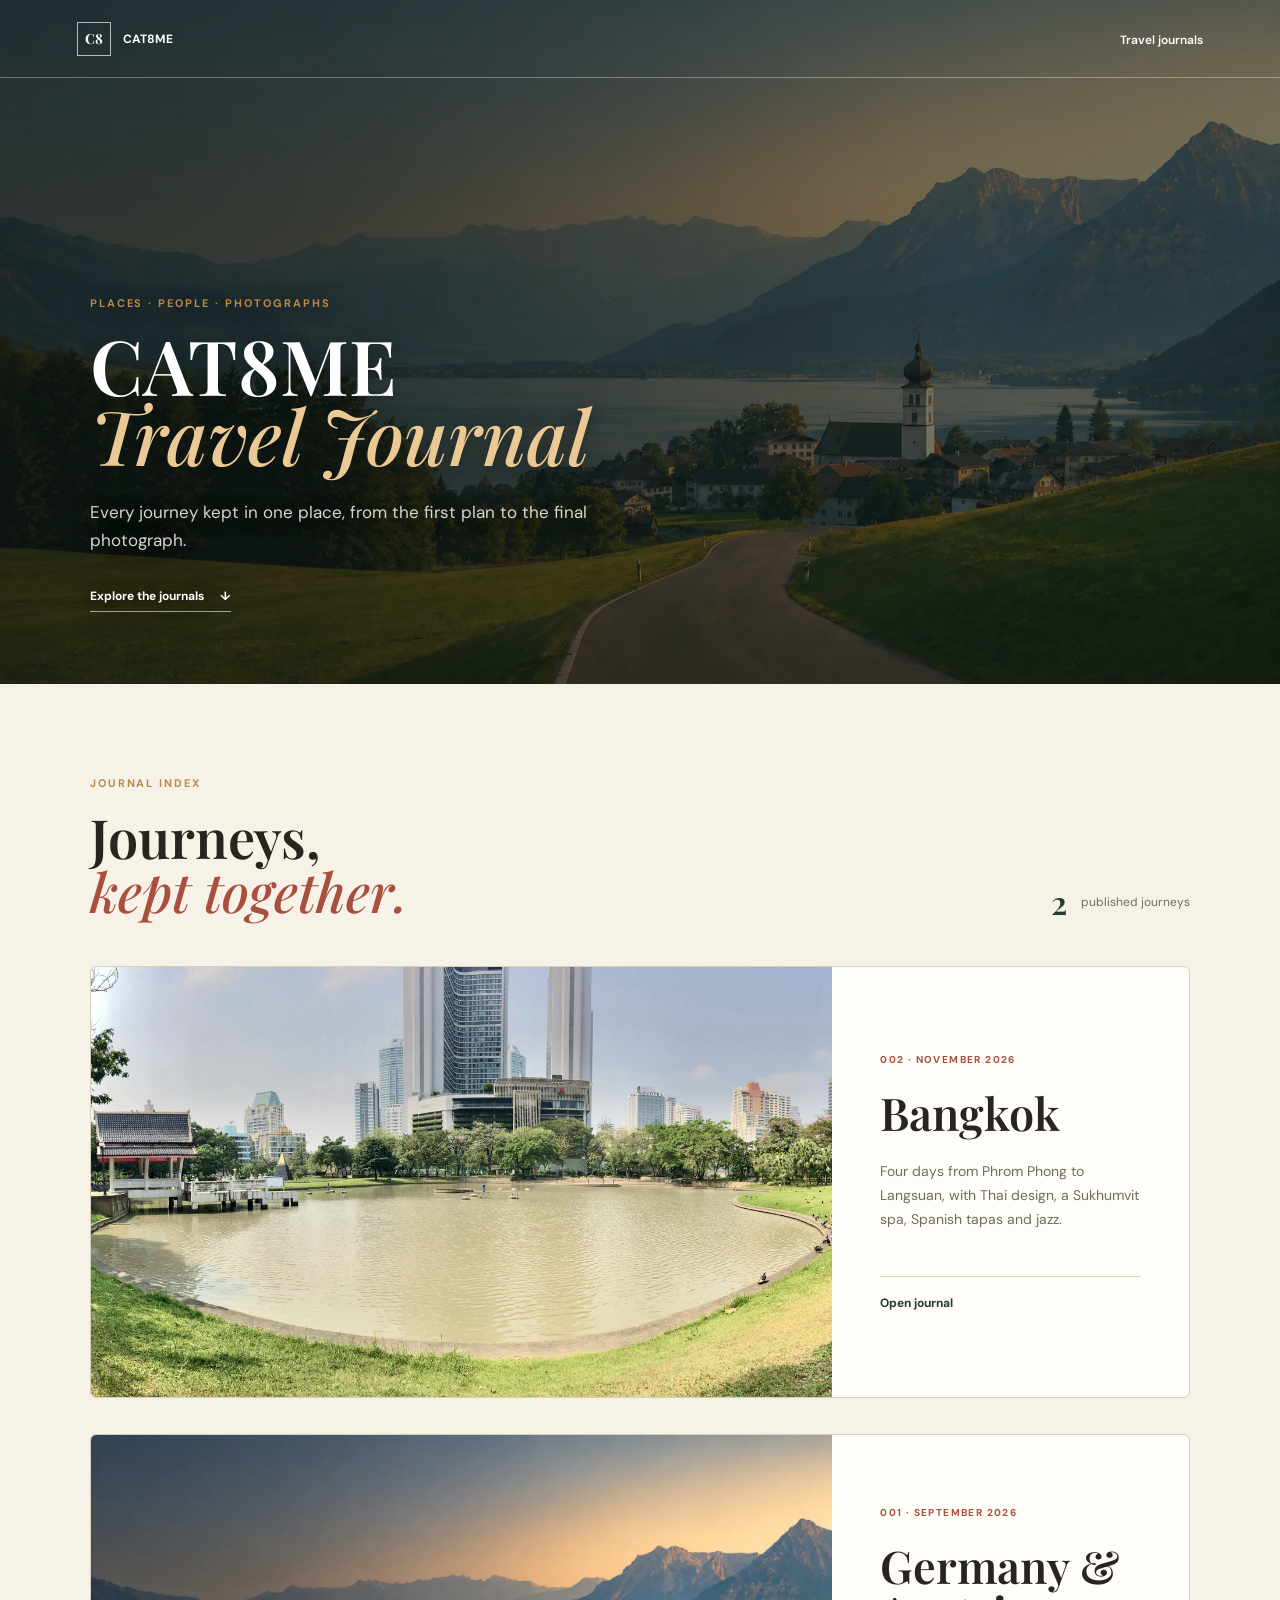
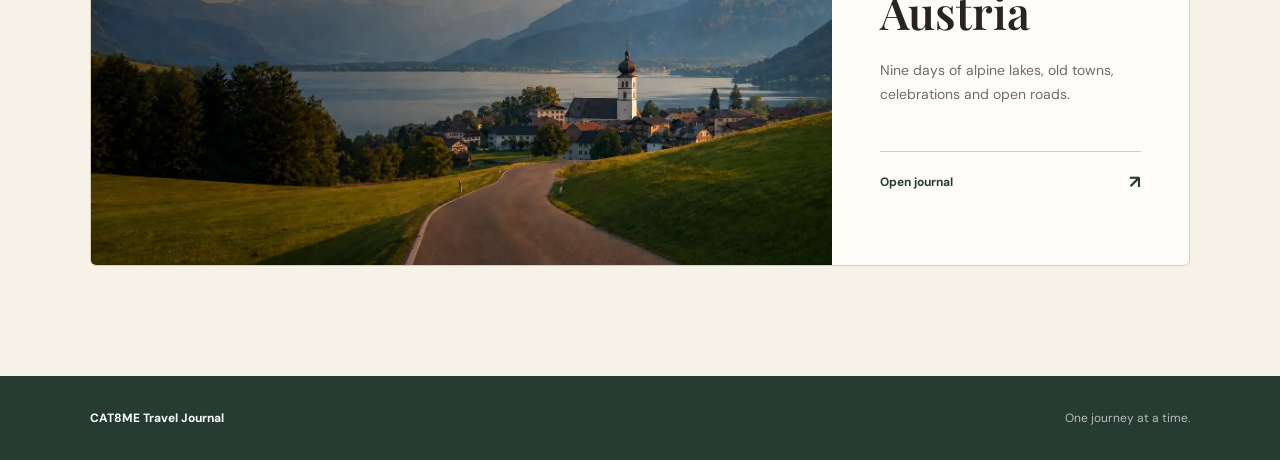
==== commit 8de7aae2: "Publish Bangkok as Travel Journal 002" ====
--- a/index.html
+++ b/index.html
@@ -10,7 +10,7 @@
     <link rel="preconnect" href="https://fonts.gstatic.com" crossorigin>
     <link href="https://fonts.googleapis.com/css2?family=DM+Sans:wght@400;500;600;700&family=Playfair+Display:ital,wght@0,600;1,500&display=swap" rel="stylesheet">
     <link rel="preload" as="image" href="./trips/001-2026-09-germany-austria/assets/hero-germany-austria-2026.webp" type="image/webp" fetchpriority="high">
-    <link rel="stylesheet" href="./hub.css?v=20260920">
+    <link rel="stylesheet" href="./hub.css?v=20261119">
     <script>
       const legacySections = new Set(['#route', '#quick-reference', '#itinerary', '#pocket', '#photos', '#guestbook']);
       if (legacySections.has(window.location.hash)) {
@@ -37,8 +37,18 @@
       <section class="trip-index" id="trips" aria-labelledby="trip-index-title">
         <header class="section-head">
           <div><p class="eyebrow">JOURNAL INDEX</p><h2 id="trip-index-title">Journeys,<br><em>kept together.</em></h2></div>
-          <p class="index-count"><strong>001</strong><span>published journey</span></p>
+          <p class="index-count"><strong>2</strong><span>published journeys</span></p>
         </header>
+
+        <a class="trip-entry" href="./trips/002-2026-11-bangkok/">
+          <img src="./trips/002-2026-11-bangkok/assets/benchasiri-park.webp" alt="Benchasiri Park’s lake and the Phrom Phong skyline in Bangkok" width="1760" height="738" loading="lazy" />
+          <div class="trip-copy">
+            <p class="trip-code">002 · NOVEMBER 2026</p>
+            <h3>Bangkok</h3>
+            <p>Four days from Phrom Phong to Langsuan, with Thai design, a Sukhumvit spa, Spanish tapas and jazz.</p>
+            <span class="open-trip">Open journal</span>
+          </div>
+        </a>
 
         <a class="trip-entry" href="./trips/001-2026-09-germany-austria/">
           <img src="./trips/001-2026-09-germany-austria/assets/hero-germany-austria-2026.webp" alt="A boat crossing an alpine lake in Hallstatt" />
--- a/hub.css
+++ b/hub.css
@@ -149,6 +149,7 @@
   text-decoration: none;
   transition: border-color .2s ease, box-shadow .2s ease, transform .2s ease;
 }
+.trip-entry + .trip-entry { margin-top: clamp(20px, 3vw, 36px); }
 .trip-entry:hover {
   border-color: var(--rust);
   box-shadow: 0 18px 42px #38291e22;
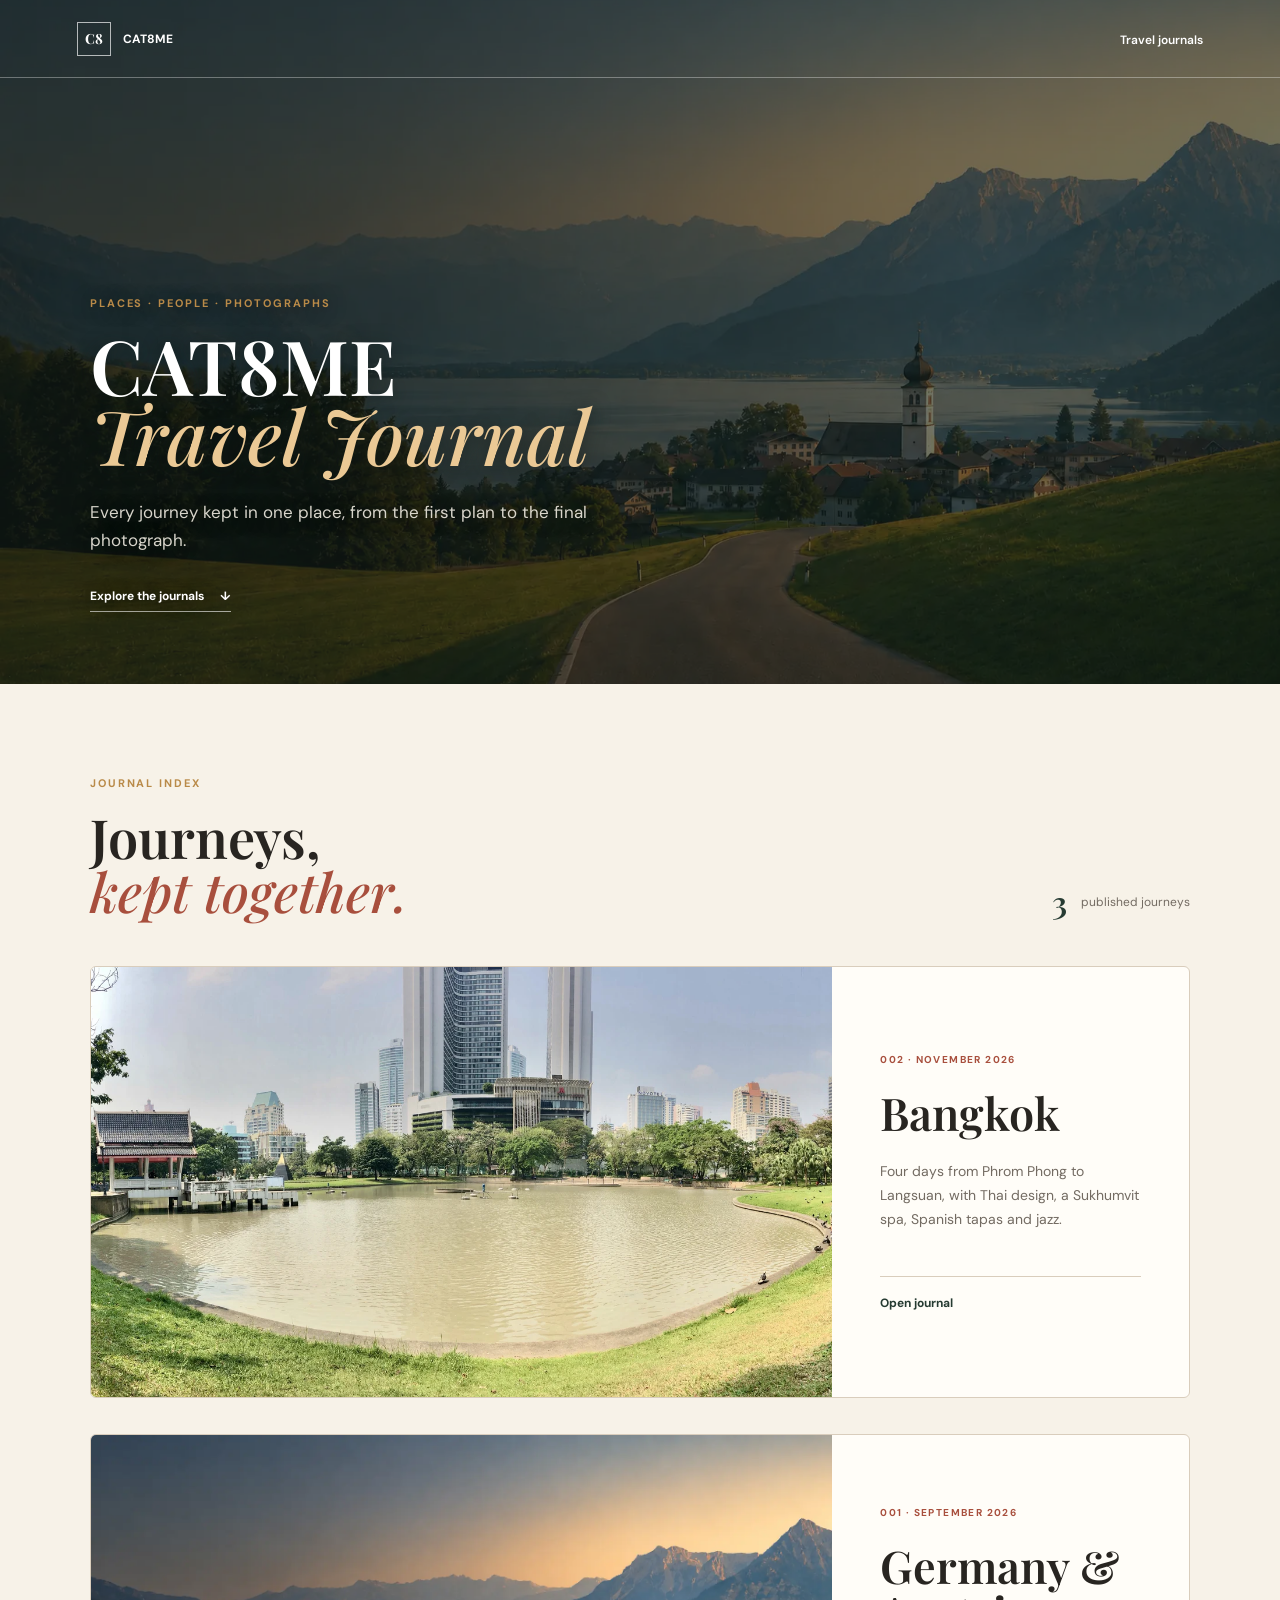
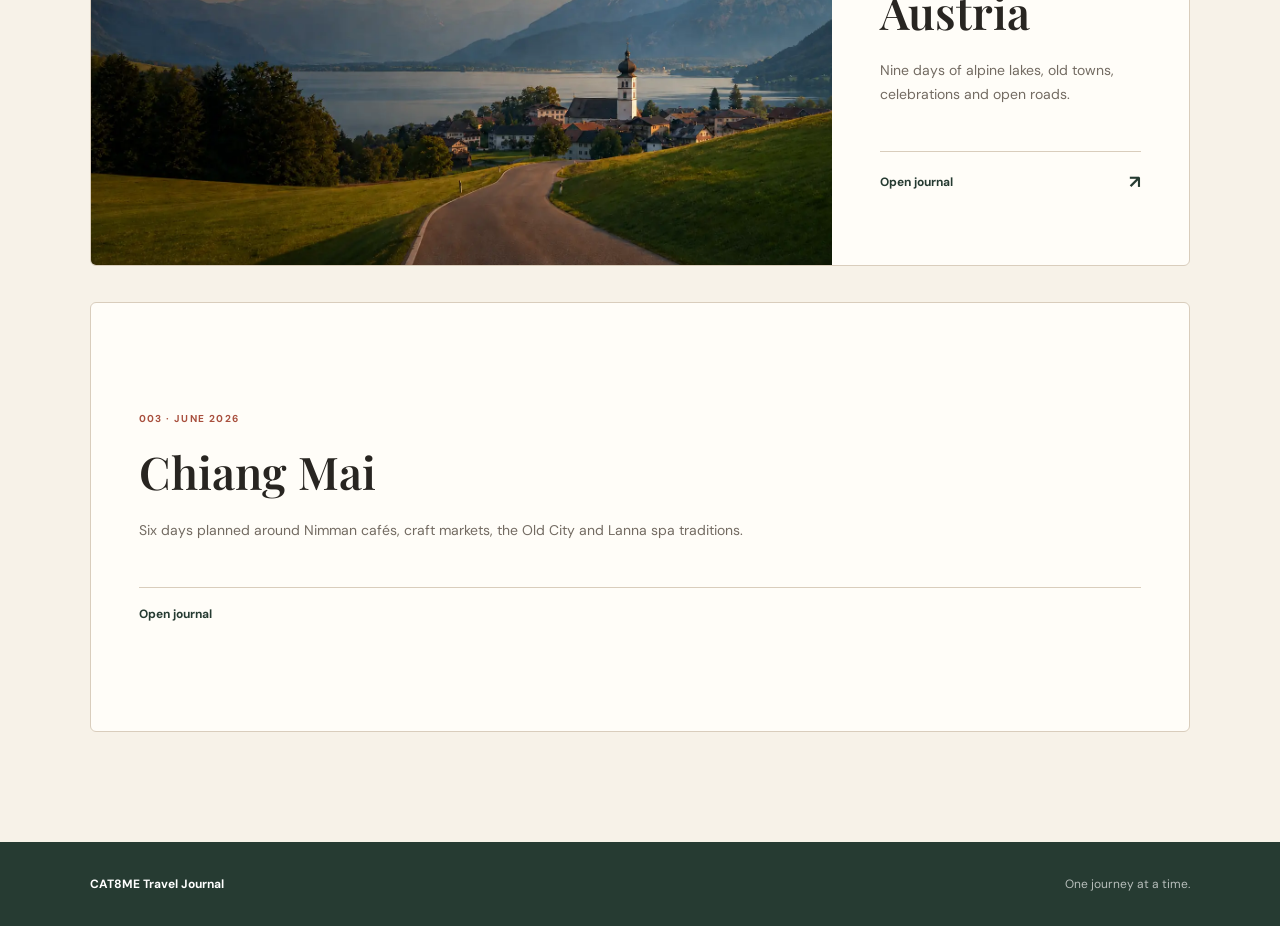
==== commit 20da9407: "List Chiang Mai in the Travel Journal index" ====
--- a/index.html
+++ b/index.html
@@ -37,7 +37,7 @@
       <section class="trip-index" id="trips" aria-labelledby="trip-index-title">
         <header class="section-head">
           <div><p class="eyebrow">JOURNAL INDEX</p><h2 id="trip-index-title">Journeys,<br><em>kept together.</em></h2></div>
-          <p class="index-count"><strong>2</strong><span>published journeys</span></p>
+          <p class="index-count"><strong>3</strong><span>published journeys</span></p>
         </header>
 
         <a class="trip-entry" href="./trips/002-2026-11-bangkok/">
@@ -59,6 +59,15 @@
             <span class="open-trip">Open journal <b aria-hidden="true">↗</b></span>
           </div>
         </a>
+        <a class="trip-entry" href="./trips/003-2026-06-chiang-mai/">
+          <div class="trip-copy" style="grid-column: 1 / -1">
+            <p class="trip-code">003 · JUNE 2026</p>
+            <h3>Chiang Mai</h3>
+            <p>Six days planned around Nimman cafés, craft markets, the Old City and Lanna spa traditions.</p>
+            <span class="open-trip">Open journal</span>
+          </div>
+        </a>
+
       </section>
     </main>
 
